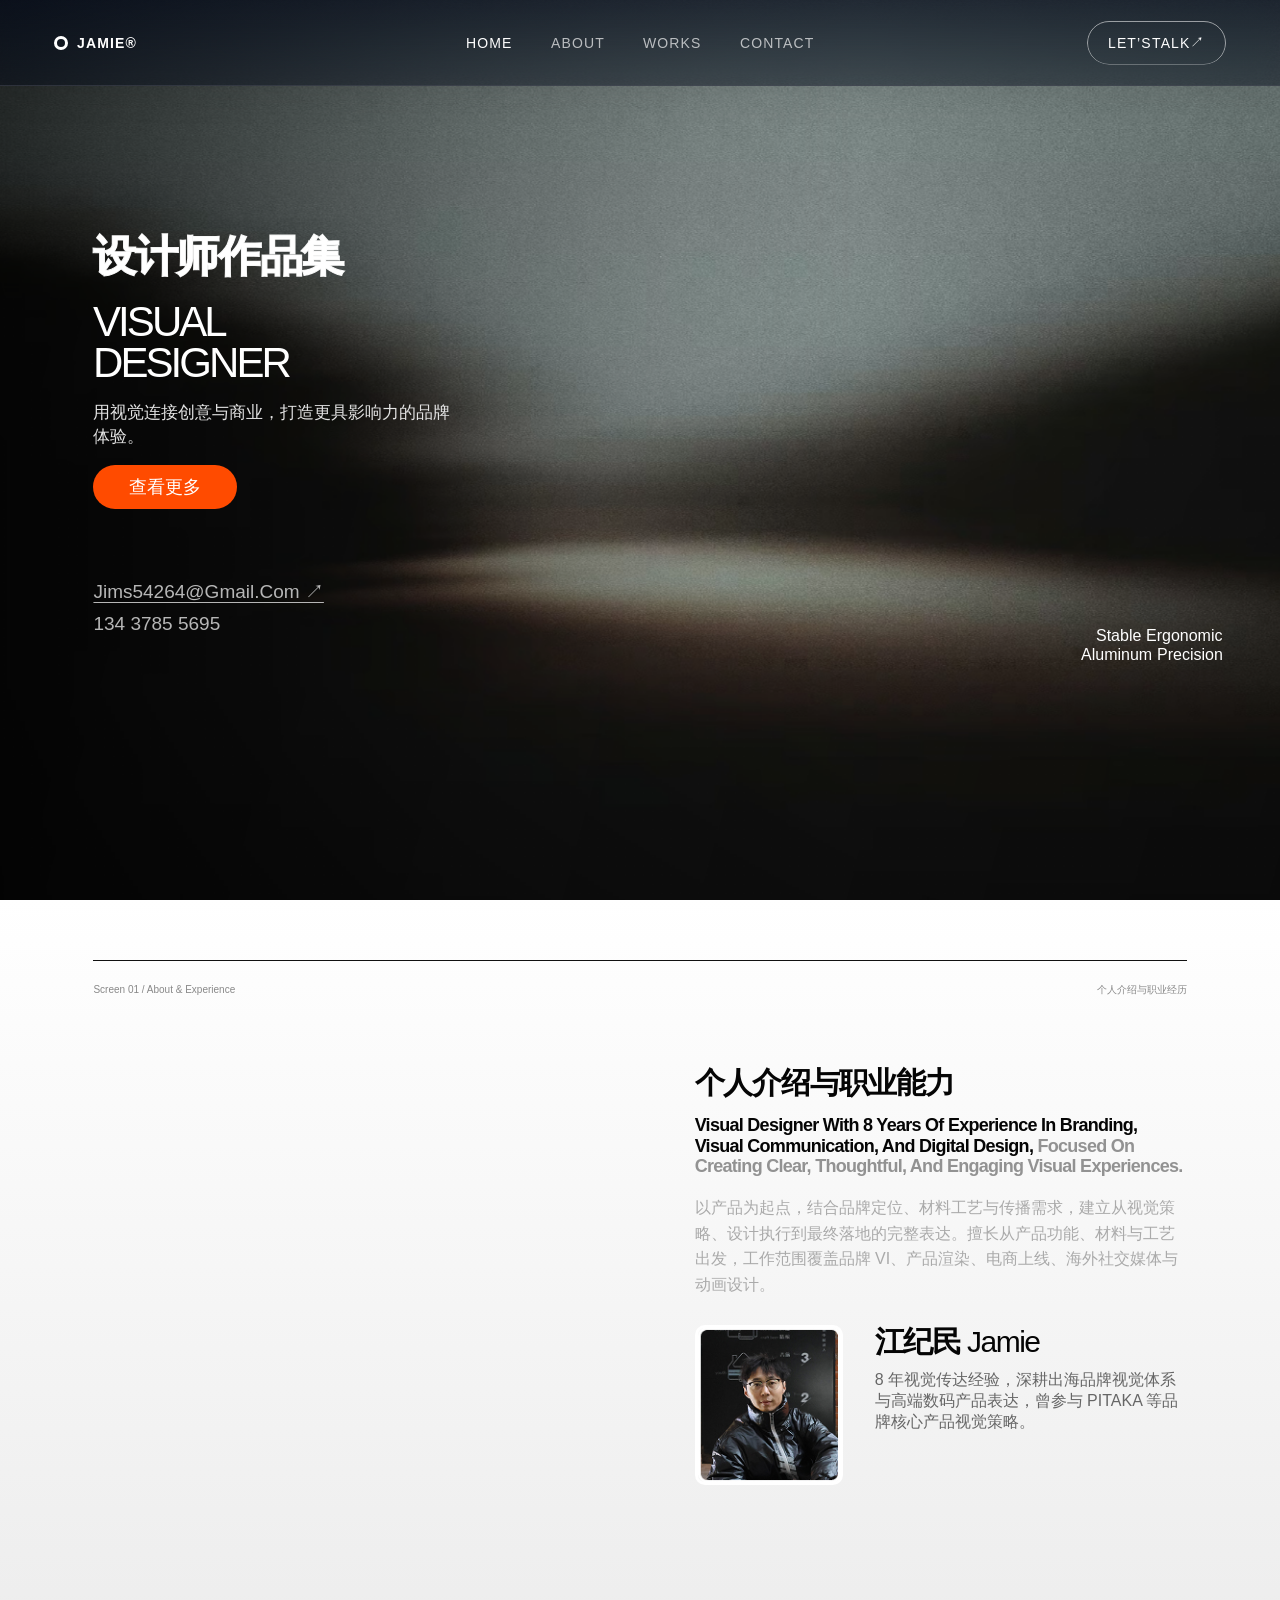
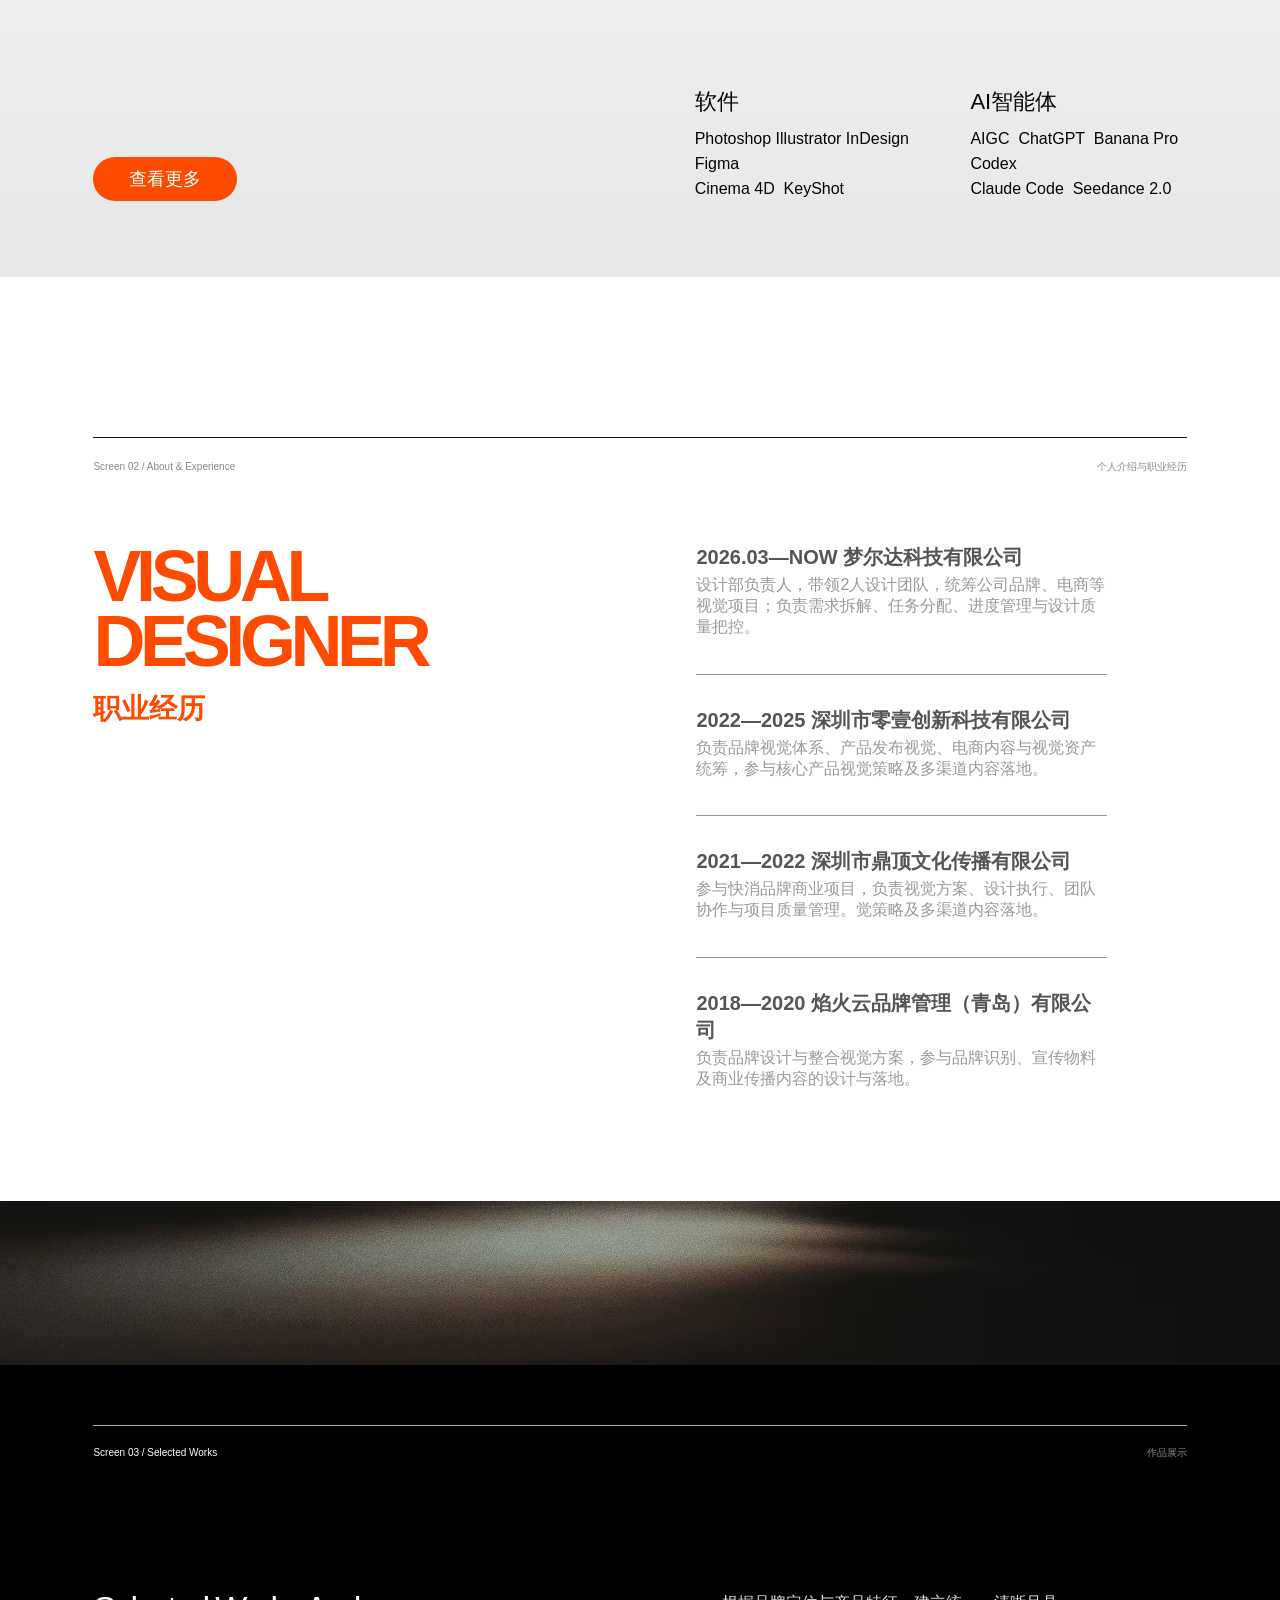
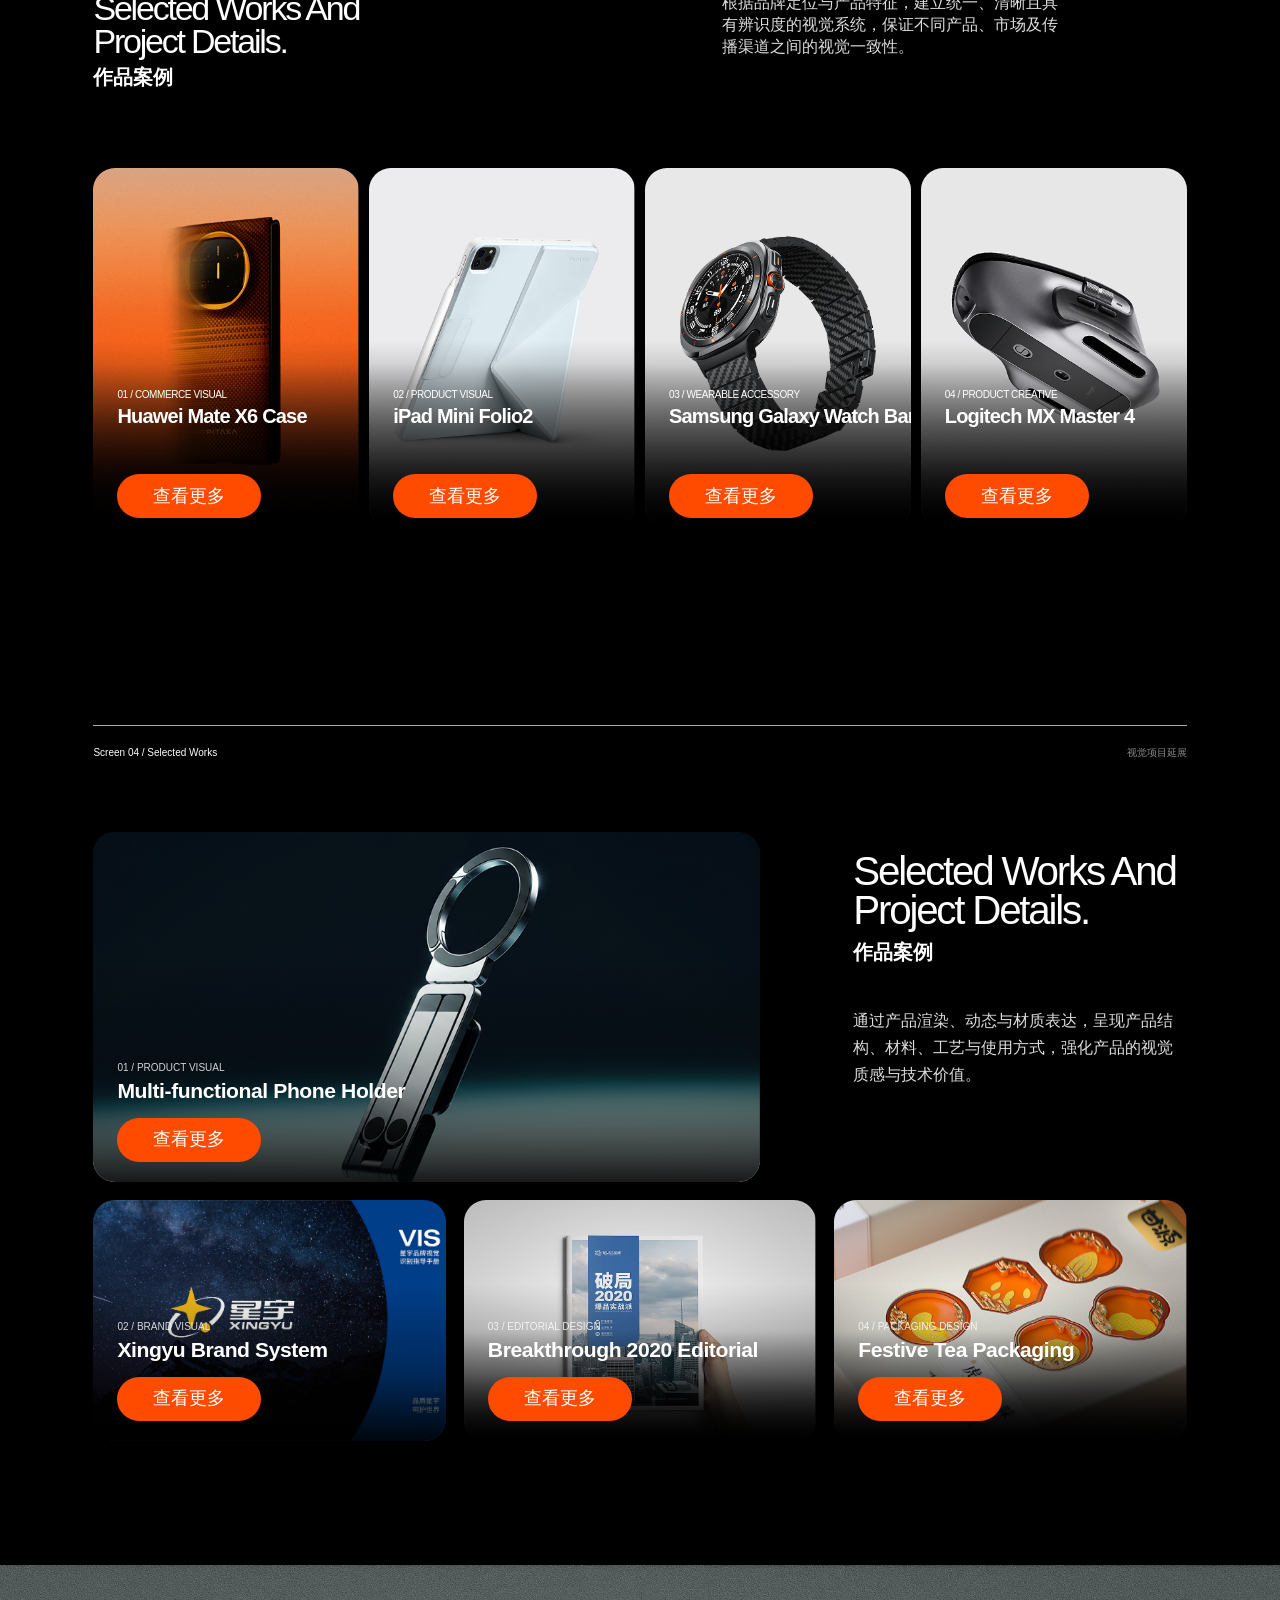
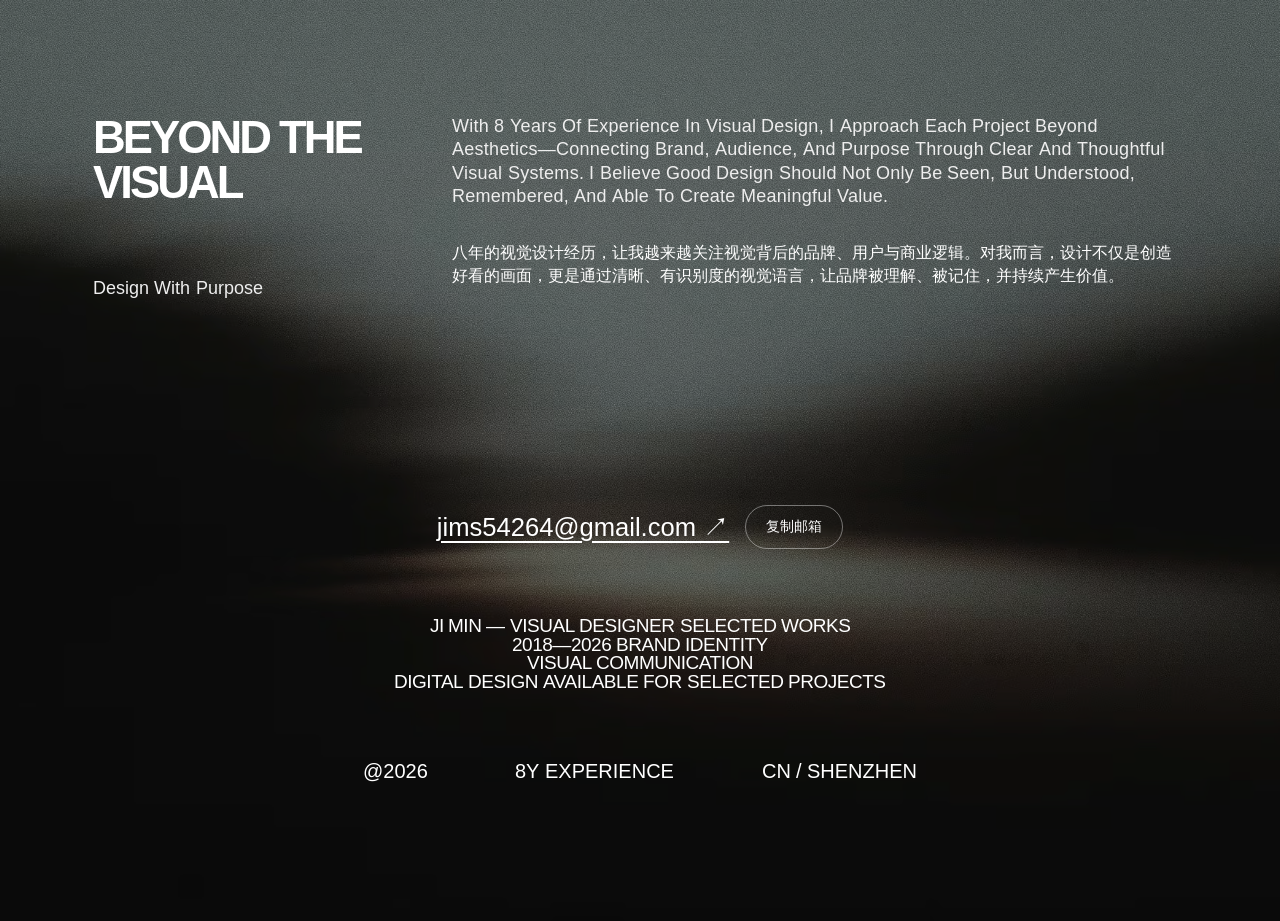
==== index.html @ 3ea34bc8 "Initial commit: Jamie Portfolio" ====
<!doctype html>
<html lang="zh-CN">
<head>
  <meta charset="utf-8"><meta name="viewport" content="width=device-width,initial-scale=1">
  <meta name="description" content="江纪民 Jamie — 品牌视觉、CMF 产品视觉与动画设计作品集。">
  <title>Jamie — Visual Designer</title>
  <link rel="icon" href="data:,">
  <link rel="stylesheet" href="/styles.css?v=four-case-1">
  <link rel="stylesheet" href="/four-case.css?v=four-case-1">
  <link rel="stylesheet" href="/home-motion.css?v=home-interactions-1">
  <link rel="stylesheet" href="/home-profile.css?v=profile-copy-1">
  <link rel="stylesheet" href="/home-blue-ink.css?v=1">
  <link rel="stylesheet" href="/home-about-reference.css?v=1">
  <link rel="stylesheet" href="/home-experience-reference.css?v=1">
  <link rel="stylesheet" href="/home-works-reference.css?v=1">
  <link rel="stylesheet" href="/home-closing-reference.css?v=1">
  <link rel="stylesheet" href="/home-overrides.css?v=font-16-18-20">
  <link rel="stylesheet" href="/global-nav.css?v=fixed-nav-3">
  <link rel="stylesheet" href="/staggered-text.css?v=staggered-text-1">
  <link rel="stylesheet" href="/static-sections.css?v=2">
  <link rel="stylesheet" href="/home-feedback.css?v=4">
  <script defer src="/home-blue-ink.js?v=1"></script>
  <script defer src="/home-motion.js?v=home-video-2"></script>
</head>
<body data-build="four-case-1">
  <a class="skip-link" href="#main">跳到主要内容</a>
  <header class="site-header global-site-header">
    <a class="brand" href="#home"><i></i> JAMIE®</a>
    <nav aria-label="主要导航"><a href="#home">Home</a><a href="#about">About</a><a href="#works">Works</a><a href="#contact">Contact</a></nav>
    <a class="contact-pill" href="mailto:jims54264@gmail.com">Let’s talk ↗</a>
  </header>
  <main id="main">
<section class="screen hero blue-ink-hero" id="home">
      <div class="home-video-background is-ready" aria-hidden="true"><video class="blue-ink-video" autoplay muted loop playsinline preload="metadata" poster="/assets/hero-background.jpg"><source src="/assets/hero-background.mp4" type="video/mp4"></video><div class="hero-dynamic-overlay"></div><div class="hero-dynamic-noise"></div></div>
      <div class="blue-ink-copy">
        <h1>设计师作品集</h1>
        <p class="blue-ink-english">VISUAL<br>DESIGNER</p>
        <p class="blue-ink-intro">用视觉连接创意与商业，打造更具影响力的品牌体验。</p>
        <a class="blue-ink-cta portfolio-cta" href="#works">查看更多</a>
        <div class="blue-ink-contact" data-static-section><a href="mailto:jims54264@gmail.com">Jims54264@Gmail.Com ↗</a><button type="button" class="copy-phone" data-phone="134 3785 5695" aria-label="复制电话号码 134 3785 5695，保留空格" title="点击复制号码（含空格）">134 3785 5695</button><span class="copy-phone-status" role="status" aria-live="polite"></span></div>
      </div>
      <p class="blue-ink-caption">Stable Ergonomic<br>Aluminum Precision</p>
    </section>

    <section class="home-about" id="about">
      <section class="screen light about-reference-screen" aria-labelledby="about-screen-title" data-static-section>
        <div class="about-reference-head"><span>Screen 01 / About &amp; Experience</span><span>个人介绍与职业经历</span></div>
        <div class="about-reference-copy">
          <h2 id="about-screen-title">个人介绍与职业能力</h2>
          <p class="about-reference-english">Visual Designer With 8 Years Of Experience In Branding, Visual Communication, And Digital Design, <span>Focused On Creating Clear, Thoughtful, And Engaging Visual Experiences.</span></p>
          <p class="about-reference-description">以产品为起点，结合品牌定位、材料工艺与传播需求，建立从视觉策略、设计执行到最终落地的完整表达。擅长从产品功能、材料与工艺出发，工作范围覆盖品牌 VI、产品渲染、电商上线、海外社交媒体与动画设计。</p>
          <div class="about-reference-person">
            <div class="about-reference-photo" role="img" aria-label="江纪民 Jamie 的个人照片"></div>
            <div><h3>江纪民 <span>Jamie</span></h3><p>8 年视觉传达经验，深耕出海品牌视觉体系与高端数码产品表达，曾参与 PITAKA 等品牌核心产品视觉策略。</p></div>
          </div>
        </div>
        <a class="about-reference-more portfolio-cta" href="#works">查看更多</a>
        <div class="about-reference-tools">
          <div><h3>软件</h3><p>Photoshop Illustrator InDesign Figma<br>Cinema 4D&nbsp; KeyShot</p></div>
          <div><h3>AI智能体</h3><p>AIGC&nbsp; ChatGPT&nbsp; Banana Pro&nbsp; Codex<br>Claude Code&nbsp; Seedance 2.0</p></div>
        </div>
      </section>

      <section class="experience-reference-screen" id="experience" aria-labelledby="experience-reference-title" data-static-section>
        <div class="experience-reference-sheet">
          <div class="experience-reference-head"><span>Screen 02 / About &amp; Experience</span><span>个人介绍与职业经历</span></div>
          <div class="experience-reference-layout">
            <div class="experience-reference-title"><h2 id="experience-reference-title">VISUAL<br>DESIGNER</h2><p>职业经历</p></div>
            <div class="experience-reference-list">
              <article><h3><time>2026.03—NOW</time> 梦尔达科技有限公司</h3><p class="reveal-text experience-scroll-copy staggered-text">设计部负责人，带领2人设计团队，统筹公司品牌、电商等视觉项目；负责需求拆解、任务分配、进度管理与设计质量把控。</p></article>
              <article><h3><time>2022—2025</time> 深圳市零壹创新科技有限公司</h3><p class="reveal-text experience-scroll-copy staggered-text">负责品牌视觉体系、产品发布视觉、电商内容与视觉资产统筹，参与核心产品视觉策略及多渠道内容落地。</p></article>
              <article><h3><time>2021—2022</time> 深圳市鼎顶文化传播有限公司</h3><p class="reveal-text experience-scroll-copy staggered-text">参与快消品牌商业项目，负责视觉方案、设计执行、团队协作与项目质量管理。觉策略及多渠道内容落地。</p></article>
              <article><h3><time>2018—2020</time> 焰火云品牌管理（青岛）有限公司</h3><p class="reveal-text experience-scroll-copy staggered-text">负责品牌设计与整合视觉方案，参与品牌识别、宣传物料及商业传播内容的设计与落地。</p></article>
            </div>
          </div>
        </div>
        <div class="experience-reference-banner" aria-hidden="true"></div>
      </section>
    </section>

    <section class="screen works works-four works-reference" id="works" data-static-section>
      <div class="works-reference-head"><span>Screen 03 / Selected Works</span><span>作品展示</span></div>
      <div class="works-reference-title"><div><h2>Selected Works And<br>Project Details.</h2><h3>作品案例</h3></div><p>根据品牌定位与产品特征，建立统一、清晰且具有辨识度的视觉系统，保证不同产品、市场及传播渠道之间的视觉一致性。</p></div>
      <div class="project-grid four-case-grid reveal">
        <a class="project project-card" data-project-slug="mate-x6-case" href="/works/mate-x6-case/" aria-label="查看 Huawei Mate X6 Case 项目详情">
          <img src="/case-mate.png?v=group18" alt="华为 Mate X6 芳纶纤维手机壳视觉">
          <div class="shade"></div>
          <div class="project-copy"><p>01 / COMMERCE VISUAL</p><h3>Huawei Mate X6 Case</h3><span class="portfolio-cta">查看更多</span></div>
        </a>
        <a class="project project-card" data-project-slug="ipad-mini-folio2" href="/works/ipad-mini-folio2/" aria-label="查看 iPad Mini Folio2 项目详情">
          <img src="/case-ipad.png?v=group17" alt="iPad Mini Folio2 白色产品场景">
          <div class="shade"></div>
          <div class="project-copy"><p>02 / PRODUCT VISUAL</p><h3>iPad Mini Folio2</h3><span class="portfolio-cta">查看更多</span></div>
        </a>
        <a class="project project-card" href="/works/samsung-galaxy-watch-band/" aria-label="查看 Samsung Galaxy Watch Band 项目详情">
          <img src="/case-watch.png?v=group22" alt="Samsung Galaxy Watch 碳纤维纹理表带产品视觉">
          <div class="shade"></div>
          <div class="project-copy"><p>03 / WEARABLE ACCESSORY</p><h3>Samsung Galaxy Watch Band</h3><span class="portfolio-cta">查看更多</span></div>
        </a>
        <a class="project project-card" data-project-slug="mx-master-4" href="/works/mx-master-4/" aria-label="查看 Logitech MX Master 4 项目详情">
          <img src="/case-mx.png?v=group15" alt="罗技 MX Master 4 银灰色产品视觉">
          <div class="shade"></div>
          <div class="project-copy"><p>04 / PRODUCT CREATIVE</p><h3>Logitech MX Master 4</h3><span class="portfolio-cta">查看更多</span></div>
        </a>
      </div>
    </section>

    <section class="screen works-secondary-page" id="works-secondary" aria-labelledby="works-secondary-title" data-static-section>
      <div class="secondary-page-head"><span>Screen 04 / Selected Works</span><span>视觉项目延展</span></div>
      <div class="secondary-page-intro">
        <a class="secondary-feature-card reveal" href="/works/phone-holder/" aria-label="查看 Multi-functional Phone Holder 项目详情">
          <img src="/assets/new-page-hero.png?v=group16" alt="Multi-functional Phone Holder 产品视觉">
          <div class="secondary-card-shade"></div>
          <div class="secondary-card-copy"><p>01 / PRODUCT VISUAL</p><h3>Multi-functional Phone Holder</h3><span class="portfolio-cta">查看更多</span></div>
        </a>
        <div class="secondary-page-copy reveal">
          <h2 id="works-secondary-title">Selected Works And<br>Project Details.</h2>
          <h3>作品案例</h3>
          <p>通过产品渲染、动态与材质表达，呈现产品结构、材料、工艺与使用方式，强化产品的视觉质感与技术价值。</p>
        </div>
      </div>
      <div class="secondary-page-grid">
        <a class="secondary-detail-card reveal" href="/works/ecobine-brand-system/" aria-label="查看 Ecobine Advanced Materials 项目详情">
          <img src="/assets/brand/xingyu-cover.jpg?v=xingyu" alt="星宇品牌视觉系统">
          <div class="secondary-card-shade"></div>
          <div class="secondary-card-copy"><p>02 / BRAND VISUAL</p><h3>Xingyu Brand System</h3><span class="portfolio-cta">查看更多</span></div>
        </a>
        <a class="secondary-detail-card reveal" href="/works/tea-editorial/" aria-label="查看 Breakthrough 2020 Editorial 项目详情">
          <img src="/assets/new-page-editorial.png?v=group24" alt="《破局 2020》品牌实践年刊">
          <div class="secondary-card-shade"></div>
          <div class="secondary-card-copy"><p>03 / EDITORIAL DESIGN</p><h3>Breakthrough 2020 Editorial</h3><span class="portfolio-cta">查看更多</span></div>
        </a>
        <a class="secondary-detail-card reveal" href="/works/festive-tea-packaging/" aria-label="查看 Festive Tea Packaging 项目详情">
          <img src="/assets/new-page-product.png?v=group25" alt="节日礼赠产品视觉">
          <div class="secondary-card-shade"></div>
          <div class="secondary-card-copy"><p>04 / PACKAGING DESIGN</p><h3>Festive Tea Packaging</h3><span class="portfolio-cta">查看更多</span></div>
        </a>
      </div>
    </section>

    <section class="screen closing-reference" id="contact" aria-labelledby="closing-reference-title" data-static-section>
      <div class="closing-reference-texture" aria-hidden="true"></div>
      <div class="closing-reference-main" data-staggered-copy>
        <div class="closing-reference-heading">
          <h2 id="closing-reference-title">BEYOND THE<br>VISUAL</h2>
          <p>Design With Purpose</p>
        </div>
        <div class="closing-reference-statement">
          <p lang="en" class="closing-scroll-copy staggered-text">With 8 Years Of Experience In Visual Design, I Approach Each Project Beyond Aesthetics—Connecting Brand, Audience, And Purpose Through Clear And Thoughtful Visual Systems. I Believe Good Design Should Not Only Be Seen, But Understood, Remembered, And Able To Create Meaningful Value.</p>
          <p lang="zh-CN" class="closing-scroll-copy staggered-text">八年的视觉设计经历，让我越来越关注视觉背后的品牌、用户与商业逻辑。对我而言，设计不仅是创造好看的画面，更是通过清晰、有识别度的视觉语言，让品牌被理解、被记住，并持续产生价值。</p>
        </div>
      </div>
      <footer class="closing-reference-footer">
        <div class="contact-copy-row">
          <a href="mailto:jims54264@gmail.com">jims54264@gmail.com ↗</a>
          <button type="button" class="copy-email" data-email="jims54264@gmail.com">复制邮箱</button>
        </div>
        <p class="copy-email-status" role="status" aria-live="polite"></p>
        <p class="closing-reference-signature" data-staggered-copy>JI MIN — VISUAL DESIGNER SELECTED WORKS<br>2018—2026 BRAND IDENTITY<br>VISUAL COMMUNICATION<br>DIGITAL DESIGN AVAILABLE FOR SELECTED PROJECTS</p>
        <div class="closing-reference-meta" data-staggered-copy><span>@2026</span><span>8Y EXPERIENCE</span><span>CN / SHENZHEN</span></div>
      </footer>
    </section>
  </main>
  <script src="/projects-data.js?v=four-case-1"></script>
  <script src="/staggered-text.js?v=staggered-text-4"></script>
  <script src="/script.js?v=reveal-44"></script>
  <script src="/home-feedback.js?v=2"></script>
</body>
</html>
---- styles.css ----
:root{--ink:#020817;--paper:#f3f5f7;--blue:#65c7ff;--orange:#d86d28;--ll:rgba(255,255,255,.17);--ld:rgba(2,8,23,.16);--pad:clamp(24px,4.2vw,72px);--ease:cubic-bezier(.2,.8,.2,1)}*{box-sizing:border-box}html{scroll-behavior:smooth;background:var(--ink)}body{margin:0;background:var(--ink);color:var(--paper);font-family:Inter,"Helvetica Neue","PingFang SC","Microsoft YaHei",Arial,sans-serif;-webkit-font-smoothing:antialiased}a{color:inherit;text-decoration:none}img{display:block;width:100%}h1,h2,h3,p{margin:0}.skip-link{position:fixed;left:16px;top:-60px;z-index:99;background:#fff;color:#000;padding:10px 14px}.skip-link:focus{top:16px}:focus-visible{outline:2px solid var(--blue);outline-offset:4px}
.site-header{position:absolute;z-index:20;top:0;left:0;width:100%;height:86px;padding:0 var(--pad);display:grid;grid-template-columns:1fr auto 1fr;align-items:center;font-size:10px;letter-spacing:.08em;text-transform:uppercase}.brand{display:flex;align-items:center;gap:9px;font-weight:700}.brand i{width:14px;height:14px;border:3px solid #fff;border-radius:50%}.site-header nav{display:flex;gap:clamp(22px,3vw,52px);color:rgba(255,255,255,.6)}.site-header nav a:hover{color:#fff}.contact-pill{justify-self:end;padding:9px 14px;border:1px solid var(--ll);border-radius:99px}.contact-pill:hover{background:#fff;color:var(--ink)}
.has-studio-lab .site-header{color:#07111f}.has-studio-lab .site-header .brand i{border-color:#07111f}.has-studio-lab .site-header nav{color:rgba(7,17,31,.48)}.has-studio-lab .site-header nav a:hover{color:#07111f}.has-studio-lab .contact-pill{border-color:rgba(7,17,31,.25)}.has-studio-lab .contact-pill:hover{background:#07111f;color:#fff}
.screen{position:relative;width:100%;height:100svh;min-height:650px;overflow:hidden;padding:clamp(94px,10vh,122px) var(--pad) clamp(26px,4vh,54px)}.light{background:var(--paper);color:var(--ink)}.eyebrow{margin-bottom:20px;color:rgba(255,255,255,.55);font-size:9px;text-transform:uppercase;letter-spacing:.16em}.eyebrow.dark{color:rgba(2,8,23,.45)}.section-head,.topline{display:flex;justify-content:space-between;text-transform:uppercase;letter-spacing:.13em;font-size:9px}.section-head{height:8%;padding-top:12px;border-top:1px solid currentColor;opacity:.68}
.hero{isolation:isolate;display:flex;flex-direction:column;background:radial-gradient(circle at 50% 47%,#0b1b34,var(--ink) 55%)}.grid-bg{position:absolute;inset:0;z-index:-3;opacity:.14;background-image:linear-gradient(rgba(255,255,255,.1) 1px,transparent 1px),linear-gradient(90deg,rgba(255,255,255,.1) 1px,transparent 1px);background-size:52px 52px;mask-image:linear-gradient(transparent,#000 35%,transparent 90%)}.fiber{position:absolute;z-index:-2;left:-15%;width:130%;height:11%;border-radius:50%;filter:blur(32px);background:linear-gradient(90deg,transparent 5%,#156ea8 28%,#e8fbff 51%,var(--blue) 72%,transparent 95%);box-shadow:0 0 90px rgba(101,199,255,.7)}.fiber-a{top:40%;transform:rotate(-5deg)}.fiber-b{top:56%;opacity:.48;transform:rotate(6deg)}.topline{color:rgba(255,255,255,.52)}.hero-copy{margin:auto 0}.hero h1{font-size:clamp(54px,10.3vw,178px);line-height:.77;letter-spacing:-.075em;font-weight:800}.hero h1 span{color:transparent;-webkit-text-stroke:1.2px rgba(255,255,255,.8);white-space:nowrap}.hero-statement{display:flex;align-items:center;justify-content:space-between;margin-top:clamp(28px,5vh,64px)}.hero-statement p{max-width:510px;font-size:clamp(16px,1.5vw,24px);line-height:1.55}.hero-statement a{display:grid;place-items:center;width:48px;height:48px;border:1px solid rgba(255,255,255,.46);border-radius:50%;font-size:20px}.hero-meta{display:grid;grid-template-columns:repeat(4,auto);gap:24px;padding-top:18px;border-top:1px solid var(--ll);color:rgba(255,255,255,.58);font-size:8px;text-transform:uppercase;letter-spacing:.1em}.hero-meta b{color:#fff;font-size:20px;margin-right:7px}
.profile{display:grid;grid-template-rows:auto 1fr auto}.profile-main{display:grid;grid-template-columns:1.03fr .97fr;gap:8vw;align-items:center}.profile-title h2{font-size:clamp(48px,6.3vw,108px);line-height:.91;letter-spacing:-.065em;font-weight:600}.profile-title em{color:var(--orange);font-style:normal}.profile-copy .lead{margin-bottom:25px;font-size:clamp(20px,1.8vw,30px);line-height:1.45;letter-spacing:-.025em}.profile-copy>p:last-child{color:rgba(2,8,23,.6);font-size:13px;line-height:1.75}.skills{display:grid;grid-template-columns:repeat(4,1fr);border-top:1px solid var(--ld)}.skills article{min-height:132px;padding:17px 20px 8px 0;border-right:1px solid var(--ld)}.skills article:not(:first-child){padding-left:20px}.skills article:last-child{border-right:0}.skills span{color:rgba(2,8,23,.42);font-size:8px;text-transform:uppercase;letter-spacing:.12em}.skills h3{margin:18px 0 8px;font-size:clamp(15px,1.25vw,21px)}.skills p{color:rgba(2,8,23,.52);font-size:10px;line-height:1.55}
.works{display:grid;grid-template-rows:auto auto 1fr;background:linear-gradient(145deg,#020817,#081326)}.works-title{display:flex;align-items:end;justify-content:space-between;padding:2.4vh 0 3vh}.works-title h2{font-size:clamp(48px,6.5vw,104px);line-height:.79;letter-spacing:-.06em}.works-title p{max-width:400px;color:rgba(255,255,255,.55);font-size:12px;line-height:1.65}.project-grid{min-height:0;display:grid;grid-template-columns:1.5fr .76fr .76fr;gap:clamp(12px,1.4vw,24px)}.project{position:relative;overflow:hidden;border-radius:clamp(20px,2vw,36px);background:#141a27;isolation:isolate}.project img{width:100%;height:100%;object-fit:cover;transition:transform .8s var(--ease)}.project:hover img{transform:scale(1.035)}.project .shade{position:absolute;inset:0;z-index:1;background:linear-gradient(to top,rgba(0,4,14,.92),transparent 64%)}.project-copy{position:absolute;z-index:2;inset:auto 0 0;padding:clamp(20px,2.3vw,38px)}.project-copy>p{margin-bottom:13px;color:rgba(255,255,255,.58);font-size:8px;text-transform:uppercase;letter-spacing:.13em}.project-copy h3{font-size:clamp(23px,2.5vw,44px);line-height:.95;letter-spacing:-.04em}.project-copy span{display:inline-block;margin-top:18px;padding:6px 9px;border:1px solid rgba(255,255,255,.27);border-radius:99px;font-size:7px;text-transform:uppercase;letter-spacing:.08em}
.experience{display:grid;grid-template-rows:auto 1fr auto}.experience-main{display:grid;grid-template-columns:.9fr 1.1fr;gap:8vw;align-items:center}.experience-title h2{font-size:clamp(46px,5.9vw,98px);line-height:.85;letter-spacing:-.065em}.experience-title p{max-width:350px;margin-top:28px;color:rgba(2,8,23,.56);font-size:13px}.timeline{border-top:1px solid var(--ld)}.timeline article{display:grid;grid-template-columns:115px 1fr;gap:20px;align-items:center;padding:clamp(13px,2vh,24px) 0;border-bottom:1px solid var(--ld)}.timeline time{color:rgba(2,8,23,.48);font-size:9px}.timeline h3{margin-bottom:6px;font-size:clamp(15px,1.3vw,21px)}.timeline p{color:rgba(2,8,23,.5);font-size:10px}.footer{display:grid;grid-template-columns:1.4fr .6fr;align-items:end;padding-top:22px;border-top:1px solid var(--ld)}.footer .eyebrow{margin-bottom:9px}.footer>div:first-child>a{font-size:clamp(23px,3.3vw,56px);font-weight:600;letter-spacing:-.045em}.footer b{color:var(--orange)}.footer>div:last-child{display:grid;grid-template-columns:1fr 1fr;gap:8px 18px;color:rgba(2,8,23,.5);font-size:8px;text-transform:uppercase;letter-spacing:.08em}.footer i{font-style:normal}.footer>div:last-child a{grid-column:2;color:var(--ink)}
.project-overlay{position:absolute;inset:0;z-index:1;background:linear-gradient(to top,rgba(0,4,14,.92),transparent 64%),linear-gradient(115deg,rgba(2,8,23,.18),transparent 58%)}
.case-study{display:grid;grid-template-rows:auto 1fr auto;background:#0a0a0a;color:var(--paper)}.case-study .section-head{color:var(--paper)}.case-layout{min-height:0;display:grid;grid-template-columns:1.12fr .88fr;gap:clamp(18px,2.6vw,44px);padding:2vh 0}.case-hero{position:relative;min-height:0;overflow:hidden;border-radius:clamp(20px,2vw,36px);isolation:isolate;background:#271208}.case-hero>img{width:100%;height:100%;object-fit:cover}.case-hero-overlay{position:absolute;inset:0;background:linear-gradient(90deg,rgba(7,3,1,.82),transparent 60%),linear-gradient(to top,rgba(7,3,1,.8),transparent 52%)}.case-hero-copy{position:absolute;z-index:2;left:clamp(22px,3vw,48px);top:clamp(24px,4vh,58px)}.case-hero-copy>p{margin-bottom:12px;color:rgba(255,255,255,.58);font-size:8px;letter-spacing:.16em}.case-hero-copy h2{font-size:clamp(52px,6vw,102px);line-height:.84;letter-spacing:-.07em}.case-hero-copy h2 span{color:var(--orange)}.case-hero-copy strong{display:block;margin-top:16px;font-size:clamp(13px,1.15vw,19px);font-weight:500;letter-spacing:.08em}.case-hero-note{position:absolute;z-index:2;left:clamp(22px,3vw,48px);bottom:clamp(22px,3vh,38px);display:flex;align-items:end;gap:30px}.case-hero-note span{color:rgba(255,255,255,.5);font-size:8px;letter-spacing:.12em}.case-hero-note p{font-size:clamp(17px,1.5vw,24px);line-height:1.25}.case-content{min-height:0;display:grid;grid-template-rows:auto auto auto 1fr;gap:clamp(10px,1.5vh,18px)}.case-intro{display:grid;grid-template-columns:.8fr 1.2fr;column-gap:22px;align-items:end;padding-bottom:14px;border-bottom:1px solid var(--ll)}.case-intro .eyebrow{grid-column:1/-1;margin-bottom:10px}.case-intro h3{font-size:clamp(28px,3vw,50px);line-height:.9;letter-spacing:-.05em}.case-intro>p:last-child{color:rgba(255,255,255,.55);font-size:10px;line-height:1.65}.purpose-row{display:grid;grid-template-columns:repeat(3,1fr);border-bottom:1px solid var(--ll)}.purpose-row article{padding:10px 12px 12px 0;border-right:1px solid var(--ll)}.purpose-row article:not(:first-child){padding-left:12px}.purpose-row article:last-child{border-right:0}.purpose-row b{display:block;margin-bottom:7px;color:var(--orange);font-size:8px;text-transform:uppercase;letter-spacing:.1em}.purpose-row span{font-size:10px}.case-selling>p{margin-bottom:9px;color:rgba(255,255,255,.45);font-size:8px;text-transform:uppercase;letter-spacing:.13em}.case-selling>div{display:grid;grid-template-columns:1fr 1fr;gap:6px}.case-selling span{padding:8px 10px;border:1px solid var(--ll);border-radius:99px;font-size:9px}.case-details{min-height:0;display:grid;grid-template-columns:repeat(3,1fr);gap:9px}.case-details article{position:relative;min-width:0;overflow:hidden;border-radius:14px;background:#181818}.case-details img{width:100%;height:100%;object-fit:cover}.case-details article:after{content:"";position:absolute;inset:0;background:linear-gradient(to top,rgba(0,0,0,.88),transparent 62%)}.case-details article>div{position:absolute;z-index:2;left:12px;right:8px;bottom:10px}.case-details b{display:block;margin-bottom:4px;font-size:10px}.case-details span{color:rgba(255,255,255,.58);font-size:7px}.case-footer{display:grid;grid-template-columns:1fr 1fr auto;gap:20px;padding-top:13px;border-top:1px solid var(--ll);color:rgba(255,255,255,.48);font-size:8px;text-transform:uppercase;letter-spacing:.1em}.case-footer span:nth-child(2){color:var(--paper)}
.mate-case-long{height:195svh;min-height:1260px;padding:0;overflow:hidden;background:#0b0b0a;color:#f5f3ef}.long-case-hero{height:100svh;min-height:650px;display:grid;grid-template-rows:auto 1fr auto;gap:2.2vh;padding:clamp(78px,8vh,104px) var(--pad) clamp(22px,3vh,40px)}.long-case-visuals{min-height:0;display:grid;grid-template-columns:1fr 1fr;gap:2px;background:#34302c}.long-case-visuals figure{position:relative;min-height:0;margin:0;overflow:hidden;background:#15130f}.long-case-visuals img{height:100%;object-fit:cover}.long-product-shot img{object-position:center;filter:brightness(.66) saturate(.82)}.long-product-shot:after{content:"";position:absolute;inset:0;background:linear-gradient(90deg,rgba(7,7,6,.82),rgba(7,7,6,.08) 68%),linear-gradient(to top,rgba(7,7,6,.55),transparent 55%)}.long-hero-copy{position:absolute;z-index:2;left:clamp(22px,3vw,50px);bottom:clamp(28px,5vh,70px)}.long-hero-copy p{margin-bottom:14px;color:rgba(255,255,255,.55);font-size:8px;letter-spacing:.16em}.long-hero-copy h2{font-size:clamp(54px,6.4vw,108px);line-height:.88;letter-spacing:-.07em}.long-hero-copy h2 span{color:var(--orange)}.long-hero-copy strong{display:block;margin-top:16px;font-size:clamp(13px,1.2vw,20px);font-weight:500;letter-spacing:.06em}.long-scene-shot img{object-position:center 24%}.long-scene-shot:after{content:"";position:absolute;inset:0;background:linear-gradient(to top,rgba(7,7,6,.58),transparent 38%)}.long-scene-shot figcaption{position:absolute;z-index:1;right:25px;bottom:24px;font-size:clamp(16px,1.5vw,25px);letter-spacing:-.03em}.long-hero-footer{display:grid;grid-template-columns:1.4fr .8fr auto;gap:30px;align-items:end}.long-hero-footer p{max-width:620px;color:rgba(255,255,255,.54);font-size:10px;line-height:1.7}.long-hero-footer span,.long-hero-footer a{color:rgba(255,255,255,.48);font-size:8px;text-transform:uppercase;letter-spacing:.1em}.long-hero-footer a{color:#fff}
.long-case-info{height:95svh;min-height:610px;display:grid;grid-template-rows:auto auto minmax(0,1fr) auto auto auto;gap:clamp(14px,2vh,26px);padding:clamp(36px,5vh,64px) var(--pad);background:#f2f1ed;color:#111}.long-case-info .case-line{color:rgba(10,10,10,.5)}.long-info-title{display:flex;align-items:end;justify-content:space-between}.long-info-title>p{order:2;color:rgba(10,10,10,.42);font-size:8px;letter-spacing:.15em}.long-info-title h2{font-size:clamp(36px,4.4vw,74px);line-height:.9;letter-spacing:-.055em}.long-info-grid{min-height:0;display:grid;grid-template-columns:.72fr .86fr .72fr;gap:2vw;border-top:1px solid rgba(10,10,10,.18)}.long-info-grid>article{min-width:0;overflow:hidden;display:flex;flex-direction:column;padding-top:18px}.long-info-grid>.long-image-card{padding-top:0}.long-image-card>img{width:100%;height:100%;object-fit:cover;object-position:center}.long-image-card-portrait>img{object-position:center 42%}.long-info-grid h3{margin:13px 0;font-size:clamp(19px,1.8vw,30px);line-height:1.1}.long-info-grid article>p:last-of-type{max-width:410px;color:rgba(10,10,10,.58);font-size:10px;line-height:1.7}.long-inline-image{min-height:0;flex:1;margin:18px 0 0;overflow:hidden}.long-inline-image img{height:100%;object-fit:cover;object-position:center}.long-inline-portrait img{object-position:center 42%}.long-info-image{min-height:0;margin:0;overflow:hidden}.long-info-image img{height:100%;object-fit:cover}.long-benefit-title{display:flex;align-items:end;justify-content:space-between;padding-top:12px;border-top:1px solid rgba(10,10,10,.18)}.long-benefit-title h3{font-size:clamp(22px,2.2vw,37px);line-height:1;letter-spacing:-.045em;text-align:right}.long-benefits{display:grid;grid-template-columns:repeat(5,1fr);border-top:1px solid rgba(10,10,10,.18);border-bottom:1px solid rgba(10,10,10,.18)}.long-benefits article{min-height:74px;padding:13px 14px;border-right:1px solid rgba(10,10,10,.16)}.long-benefits article:last-child{border-right:0}.long-benefits b{display:block;margin-bottom:18px;color:var(--orange);font-size:clamp(18px,2vw,32px);font-weight:500}.long-benefits span{font-size:9px}.long-purpose{display:grid;grid-template-columns:repeat(3,1fr)}.long-purpose article{display:flex;justify-content:space-between;padding-right:20px;border-right:1px solid rgba(10,10,10,.16);font-size:9px}.long-purpose article:not(:first-child){padding-left:20px}.long-purpose article:last-child{border-right:0}.long-purpose b{font-size:11px}.long-purpose span{color:rgba(10,10,10,.5)}
.mate-page{display:grid;grid-template-rows:auto 1fr auto;background:#0b0b0b;color:#f5f3ef}.case-line{display:flex;justify-content:space-between;padding-top:12px;border-top:1px solid currentColor;color:rgba(255,255,255,.56);font-size:8px;text-transform:uppercase;letter-spacing:.13em}.case-bottom{align-self:end;padding:14px 0 0;border-top:1px solid rgba(255,255,255,.18)}.case-kicker{color:rgba(255,255,255,.48);font-size:8px;letter-spacing:.16em;text-transform:uppercase}.case-kicker.dark{color:rgba(10,10,10,.45)}
.mate-cover{background:#0a0908}.mate-cover-grid{min-height:0;display:grid;grid-template-columns:.72fr 1.28fr;gap:4vw;padding:3vh 0}.mate-cover-copy{align-self:center}.mate-cover-copy h2{margin:2vh 0;font-size:clamp(72px,9.5vw,160px);line-height:.72;letter-spacing:-.08em}.mate-cover-copy h2 span{color:var(--orange)}.mate-cover-copy h3{font-size:clamp(15px,1.35vw,23px);font-weight:500;letter-spacing:.06em}.mate-cover-copy>p:last-child{max-width:420px;margin-top:4vh;color:rgba(255,255,255,.54);font-size:11px;line-height:1.8}.mate-cover-visual{position:relative;min-height:0;margin:0;overflow:hidden;border-radius:26px}.mate-cover-visual img{height:100%;object-fit:cover}.mate-cover-visual:after{content:"";position:absolute;inset:0;background:linear-gradient(90deg,rgba(10,9,8,.32),transparent 35%)}.mate-cover-visual figcaption{position:absolute;z-index:1;right:18px;bottom:16px;color:rgba(255,255,255,.58);font-size:8px;text-transform:uppercase;letter-spacing:.12em}
.mate-concept,.mate-gallery{background:#f2f0ea;color:#101010}.mate-concept .case-line,.mate-gallery .case-line{color:rgba(10,10,10,.5)}.concept-grid{min-height:0;display:grid;grid-template-columns:.72fr 1.05fr .73fr;gap:2vw;padding:3vh 0}.concept-heading{align-self:center}.concept-heading h2{margin:2vh 0;font-size:clamp(48px,6vw,98px);line-height:.88;letter-spacing:-.065em}.concept-heading em,.gallery-intro em{color:var(--orange);font-style:normal}.concept-heading>p:last-child{font-size:13px}.concept-image{min-height:0;margin:0;overflow:hidden;border-radius:24px}.concept-image img{height:100%;object-fit:cover}.concept-copy{align-self:end;padding:0 0 3vh}.concept-copy>p:last-child{margin-top:18px;color:rgba(10,10,10,.58);font-size:12px;line-height:1.8}.purpose-band{display:grid;grid-template-columns:repeat(3,1fr);border-top:1px solid rgba(10,10,10,.22)}.purpose-band article{display:flex;justify-content:space-between;padding:15px 20px 0 0;border-right:1px solid rgba(10,10,10,.18);font-size:9px}.purpose-band article:not(:first-child){padding-left:20px}.purpose-band article:last-child{border-right:0}.purpose-band b{color:var(--orange);font-size:8px;text-transform:uppercase;letter-spacing:.1em}
.mate-benefits{background:#11100f}.benefits-head,.strategy-head{display:grid;grid-template-columns:1.15fr .85fr;gap:8vw;align-items:end;padding:3vh 0}.benefits-head h2,.strategy-head h2{margin-top:14px;font-size:clamp(44px,5.3vw,90px);line-height:.88;letter-spacing:-.06em}.benefits-head>p,.strategy-head>p{max-width:450px;color:rgba(255,255,255,.54);font-size:12px;line-height:1.75}.benefits-grid{min-height:0;display:grid;grid-template-columns:1.4fr repeat(3,.62fr) .78fr;gap:10px}.benefits-grid>*{min-width:0;margin:0;overflow:hidden;border:1px solid rgba(255,255,255,.14);border-radius:18px;background:#171614}.benefits-grid figure{position:relative}.benefits-grid img{height:100%;object-fit:cover}.benefit-feature figcaption{position:absolute;left:16px;bottom:14px}.benefit-feature figcaption b{display:block;font-size:24px}.benefit-feature figcaption span{font-size:9px}.benefits-grid>article{display:flex;flex-direction:column;padding:18px}.benefits-grid>article span{color:var(--orange);font-size:9px}.benefits-grid>article h3{margin:auto 0 10px;font-size:clamp(15px,1.3vw,22px);line-height:1.1}.benefits-grid>article p{color:rgba(255,255,255,.48);font-size:9px}.benefit-detail img{filter:saturate(.78)}
.mate-strategy{background:#121212}.strategy-grid{min-height:0;display:grid;grid-template-columns:repeat(4,1fr);gap:14px}.strategy-grid article{position:relative;min-width:0;overflow:hidden;border-radius:20px}.strategy-text{display:flex;flex-direction:column;padding:22px;color:#101010}.strategy-text.warm{background:#e6bd96}.strategy-text.cool{background:#becbd2}.strategy-text>span{font-size:9px}.strategy-text>p{margin:auto 0 8px;font-size:9px;letter-spacing:.13em}.strategy-text h3{font-size:clamp(30px,3vw,48px);letter-spacing:-.05em}.strategy-text strong{margin-top:12px;font-size:12px}.strategy-text small{margin-top:7px;color:rgba(10,10,10,.55);font-size:8px}.strategy-photo img{height:100%;object-fit:cover}.strategy-photo:after{content:"";position:absolute;inset:0;background:linear-gradient(to top,rgba(0,0,0,.82),transparent 60%)}.strategy-photo>div{position:absolute;z-index:1;left:18px;right:18px;bottom:18px}.strategy-photo span{font-size:8px}.strategy-photo h3{margin:8px 0 4px;font-size:clamp(22px,2vw,34px)}.strategy-photo p{color:rgba(255,255,255,.58);font-size:8px}
.gallery-layout{min-height:0;display:grid;grid-template-columns:.55fr 1.45fr;gap:5vw;padding:3vh 0}.gallery-intro{align-self:center}.gallery-intro h2{margin:2vh 0;font-size:clamp(48px,5.4vw,92px);line-height:.88;letter-spacing:-.065em}.gallery-intro>p{max-width:390px;color:rgba(10,10,10,.57);font-size:11px;line-height:1.8}.gallery-intro a{display:inline-block;margin-top:4vh;padding:10px 15px;border:1px solid rgba(10,10,10,.25);border-radius:99px;font-size:8px;text-transform:uppercase;letter-spacing:.1em}.gallery-grid{min-height:0;display:grid;grid-template-columns:1.12fr 1fr;grid-template-rows:1fr 1fr;gap:12px}.gallery-grid figure{position:relative;min-height:0;margin:0;overflow:hidden;border-radius:18px;background:#ddd}.gallery-grid .gallery-tall{grid-row:1/3}.gallery-grid img{height:100%;object-fit:cover;object-position:top}.gallery-grid figcaption{position:absolute;left:12px;bottom:10px;padding:6px 9px;border-radius:99px;background:rgba(8,8,8,.76);color:#fff;font-size:7px;text-transform:uppercase;letter-spacing:.08em}.mate-gallery .case-bottom{border-color:rgba(10,10,10,.2)}
.reveal{opacity:0;transform:translateY(18px);transition:opacity .75s var(--ease),transform .75s var(--ease)}.reveal.is-visible{opacity:1;transform:none}

/* Pointer-proximity lettering keeps the original title geometry while adding
   a restrained local weight/width response around the cursor. */
.variable-proximity-title .vp-letter{display:inline-block;font-weight:var(--vp-weight,inherit);font-variation-settings:'wght' var(--vp-weight,650),'wdth' var(--vp-width,100);transform:translateY(var(--vp-lift,0)) scaleX(var(--vp-scale,1));transform-origin:center bottom;will-change:transform,font-variation-settings}

/* Interactive opening: a material-focused translation of the supplied prompt composer. */
.studio-lab{position:relative;min-height:100svh;overflow:hidden;padding:clamp(92px,8vw,132px) var(--pad) clamp(22px,3vw,46px);background:#e7eaec;color:#07111f;isolation:isolate}
.studio-lab-atmosphere{position:absolute;inset:0;z-index:-1;overflow:hidden;background:radial-gradient(circle at 74% 48%,rgba(232,109,42,.16),transparent 28%),linear-gradient(135deg,#f3f5f5 0%,#dce2e6 100%)}
.studio-lab-atmosphere:before{content:"";position:absolute;inset:0;opacity:.3;background-image:linear-gradient(rgba(7,17,31,.08) 1px,transparent 1px),linear-gradient(90deg,rgba(7,17,31,.08) 1px,transparent 1px);background-size:56px 56px;mask-image:linear-gradient(90deg,#000,transparent 82%)}
.studio-orbit{position:absolute;display:block;border:1px solid rgba(7,17,31,.13);border-radius:50%;transform:rotate(-22deg);animation:studio-orbit 18s linear infinite}
.studio-orbit-a{width:62vw;height:22vw;right:-12vw;top:14vh}.studio-orbit-b{width:50vw;height:18vw;right:4vw;top:28vh;animation-duration:26s;animation-direction:reverse;border-color:rgba(216,109,40,.2)}
.studio-glow{position:absolute;width:32vw;height:32vw;border-radius:50%;filter:blur(60px);opacity:.28;animation:studio-float 12s ease-in-out infinite alternate}.studio-glow-a{right:10%;top:14%;background:#f4b17e}.studio-glow-b{right:33%;bottom:-18%;background:#99c8dc;animation-delay:-4s}
.studio-lab-shell{position:relative;min-height:calc(100svh - 11vw);display:grid;grid-template-rows:auto 1fr auto;gap:clamp(28px,4vh,58px);padding:clamp(20px,2.5vw,40px);border:1px solid rgba(7,17,31,.18);background:rgba(247,249,249,.55);box-shadow:0 22px 60px rgba(7,17,31,.08)}
.studio-lab-topline,.studio-lab-bottom{display:flex;align-items:center;justify-content:space-between;gap:20px;color:rgba(7,17,31,.52);font-size:8px;letter-spacing:.13em;text-transform:uppercase}.studio-lab-topline{padding-bottom:13px;border-bottom:1px solid rgba(7,17,31,.2)}.studio-lab-bottom{padding-top:14px;border-top:1px solid rgba(7,17,31,.2)}.studio-lab-bottom a{color:#07111f}.studio-lab-bottom a b{display:inline-grid;place-items:center;margin-left:8px;width:21px;height:21px;border:1px solid rgba(7,17,31,.3);border-radius:50%;font-size:12px}.studio-progress{width:22%;height:1px;background:rgba(7,17,31,.16)}.studio-progress i{display:block;width:24%;height:100%;background:var(--orange);animation:studio-progress 6s ease-in-out infinite}
.studio-lab-main{display:grid;grid-template-columns:minmax(250px,.82fr) minmax(260px,.88fr) minmax(360px,1.3fr);align-items:center;gap:clamp(24px,4vw,70px);min-height:0}.studio-lab-copy{max-width:500px}.studio-kicker{margin-bottom:20px;color:rgba(7,17,31,.52);font-size:9px;letter-spacing:.17em;text-transform:uppercase}.studio-lab-copy h1{font-size:clamp(58px,7.2vw,126px);font-weight:650;line-height:.8;letter-spacing:-.06em}.studio-lab-copy h1 em{color:var(--orange);font-style:normal}.studio-intro{max-width:340px;margin-top:30px;color:rgba(7,17,31,.6);font-size:12px;line-height:1.75}.studio-lab-tags{display:flex;flex-wrap:wrap;gap:8px;margin-top:28px}.studio-lab-tags button,.studio-action{appearance:none;border:1px solid rgba(7,17,31,.2);background:rgba(255,255,255,.36);color:rgba(7,17,31,.62);padding:8px 10px;font:inherit;font-size:8px;letter-spacing:.04em;cursor:pointer;transition:background .25s ease,color .25s ease,border-color .25s ease,transform .25s ease}.studio-lab-tags button:hover,.studio-lab-tags button.is-active{border-color:var(--orange);background:var(--orange);color:#fff}.studio-lab-tags button:active,.studio-action:active,.studio-render:active{transform:translateY(1px)}
.studio-lab-composer{align-self:center;padding:20px;background:rgba(249,250,250,.74);border:1px solid rgba(7,17,31,.18);box-shadow:0 12px 30px rgba(7,17,31,.07)}.studio-composer-head{display:flex;justify-content:space-between;gap:12px;padding-bottom:12px;border-bottom:1px solid rgba(7,17,31,.16);color:rgba(7,17,31,.56);font-size:8px;letter-spacing:.11em;text-transform:uppercase}.studio-status{color:var(--orange);white-space:nowrap}.studio-lab-composer textarea{display:block;width:100%;min-height:94px;margin:18px 0;resize:none;border:0;outline:0;background:transparent;color:#07111f;font:inherit;font-size:clamp(15px,1.3vw,21px);line-height:1.32}.studio-lab-composer textarea::placeholder{color:rgba(7,17,31,.35)}.studio-composer-actions{display:flex;align-items:center;justify-content:space-between;gap:12px}.studio-action-group{display:flex;gap:7px}.studio-action span{color:var(--orange)}.studio-render{display:flex;align-items:center;gap:15px;border:0;background:#07111f;color:#fff;padding:12px 14px;font:inherit;font-size:9px;letter-spacing:.08em;text-transform:uppercase;cursor:pointer;transition:background .25s ease,transform .25s ease}.studio-render:hover{background:var(--orange)}.studio-render b{font-size:17px;font-weight:400;line-height:.6}
.studio-lab-visual{position:relative;align-self:stretch;min-height:390px;overflow:hidden;background:#1c2936;box-shadow:0 18px 42px rgba(7,17,31,.18);transform:translateZ(0)}.studio-lab-visual:after{content:"";position:absolute;inset:0;z-index:1;background:linear-gradient(115deg,rgba(6,13,23,.48),transparent 54%),linear-gradient(to top,rgba(5,10,17,.76),transparent 46%);pointer-events:none}.studio-lab-visual img{position:absolute;inset:0;width:100%;height:100%;object-fit:cover;filter:saturate(.82) contrast(1.04);transition:transform 1s var(--ease),filter .7s ease}.studio-lab-visual[data-material="aluminum"] img{filter:saturate(.48) contrast(1.08) brightness(1.08)}.studio-lab-visual[data-material="soft"] img{filter:saturate(.7) contrast(.98) brightness(1.05)}.studio-visual-grid{position:absolute;inset:0;z-index:2;opacity:.27;background-image:linear-gradient(rgba(255,255,255,.2) 1px,transparent 1px),linear-gradient(90deg,rgba(255,255,255,.2) 1px,transparent 1px);background-size:52px 52px;mask-image:linear-gradient(transparent,#000 25%,#000 80%,transparent)}.studio-lab-visual figcaption{position:absolute;z-index:3;left:24px;right:24px;bottom:24px;color:#fff;text-transform:uppercase}.studio-lab-visual figcaption span{display:block;margin-bottom:12px;color:rgba(255,255,255,.58);font-size:8px;letter-spacing:.16em}.studio-lab-visual figcaption strong{display:block;font-size:clamp(24px,2.4vw,42px);font-weight:600;line-height:.96;letter-spacing:-.035em}.studio-lab-visual figcaption small{display:block;margin-top:11px;color:rgba(255,255,255,.66);font-size:9px;letter-spacing:.1em}.studio-lab-visual.is-rendering img{transform:scale(1.08);filter:saturate(1.2) contrast(1.12) brightness(1.08)}.studio-lab-visual.is-rendering:before{content:"";position:absolute;z-index:4;inset:0;background:linear-gradient(100deg,transparent 20%,rgba(255,255,255,.42) 48%,transparent 72%);transform:translateX(-120%);animation:studio-scan 1.1s var(--ease)}
@keyframes studio-orbit{from{transform:rotate(-22deg) translateX(0)}to{transform:rotate(338deg) translateX(0)}}@keyframes studio-float{from{transform:translate3d(-2vw,1vh,0) scale(.94)}to{transform:translate3d(2vw,-2vh,0) scale(1.08)}}@keyframes studio-progress{0%,100%{transform:translateX(0);width:24%}50%{transform:translateX(315%);width:35%}}@keyframes studio-scan{to{transform:translateX(120%)}}
@media(max-width:1100px){.studio-lab-main{grid-template-columns:.85fr .95fr 1.2fr;gap:24px}.studio-lab-copy h1{font-size:clamp(52px,7.2vw,88px)}.studio-lab-visual{min-height:360px}.studio-lab-composer{padding:16px}.studio-action-group{display:none}}
@media(max-width:640px){.studio-lab{min-height:auto;padding:82px 20px 22px}.studio-lab-shell{min-height:calc(100svh - 104px);padding:18px;gap:34px}.studio-lab-topline span:nth-child(2){display:none}.studio-lab-main{display:flex;flex-direction:column;align-items:stretch;gap:24px}.studio-lab-copy h1{font-size:clamp(54px,17vw,76px);line-height:.86}.studio-intro{margin-top:22px;font-size:11px}.studio-lab-tags{margin-top:20px}.studio-lab-composer{order:3}.studio-lab-composer textarea{min-height:74px;font-size:16px}.studio-composer-actions{align-items:stretch}.studio-render{padding:11px 10px}.studio-lab-visual{order:2;min-height:58vh}.studio-lab-visual figcaption{left:18px;right:18px;bottom:18px}.studio-lab-visual figcaption strong{font-size:30px}.studio-lab-bottom{display:grid;grid-template-columns:1fr auto;gap:12px}.studio-lab-bottom p{display:none}.studio-progress{grid-column:1/-1;width:100%}.studio-orbit-a{width:150vw;height:56vw;right:-70vw;top:19vh}.studio-orbit-b{width:130vw;height:48vw;right:-45vw;top:41vh}}
@media(prefers-reduced-motion:reduce){.studio-orbit,.studio-glow,.studio-progress i{animation:none}.studio-lab-visual.is-rendering:before{animation:none}}
@media(max-width:900px){.screen{height:auto;min-height:100svh;overflow:visible}.hero{height:100svh;overflow:hidden}.site-header nav{display:none}.site-header{grid-template-columns:1fr auto}.profile-main,.experience-main{grid-template-columns:1fr 1fr;gap:5vw}.skills{grid-template-columns:1fr 1fr}.project-grid{grid-template-columns:1.2fr .8fr;grid-template-rows:repeat(2,minmax(240px,36vh))}.project.large{grid-row:1/3}.works{min-height:100svh}.case-study{min-height:100svh}.case-layout{grid-template-columns:1fr 1fr;gap:18px}.case-intro{grid-template-columns:1fr}.case-intro h3{margin-bottom:12px}}
@media(max-width:640px){:root{--pad:20px}.site-header{height:70px}.screen{min-height:auto;padding-top:84px;padding-bottom:40px}.hero{min-height:100svh}.topline span:last-child{display:none}.hero h1{font-size:clamp(48px,15vw,78px);line-height:.9}.hero h1 span{white-space:normal}.hero-meta{grid-template-columns:1fr 1fr}.section-head{height:auto;margin-bottom:50px}.profile-main,.experience-main{grid-template-columns:1fr;gap:42px}.profile-title h2,.experience-title h2{font-size:clamp(46px,14vw,72px)}.skills{margin-top:54px}.skills article{min-height:140px}.project-grid{display:flex;overflow-x:auto;scroll-snap-type:x mandatory}.project{flex:0 0 82vw;height:58vh;scroll-snap-align:start}.footer{grid-template-columns:1fr;gap:34px;margin-top:55px}.footer>div:first-child>a{font-size:clamp(21px,7vw,34px)}.case-study{display:block}.case-study .section-head{margin-bottom:34px}.case-layout{display:block}.case-hero{height:66vh;margin-bottom:30px}.case-content{display:block}.case-intro,.purpose-row,.case-selling,.case-details{margin-bottom:24px}.case-details{height:190px;display:flex;overflow-x:auto}.case-details article{flex:0 0 68vw}.case-footer{margin-top:35px;grid-template-columns:1fr auto}.case-footer span:nth-child(2){display:none}}
@media(max-width:900px){.mate-page{height:auto;min-height:100svh}.mate-cover-grid{grid-template-columns:.8fr 1.2fr}.concept-grid{grid-template-columns:1fr 1.1fr}.concept-copy{grid-column:1/-1}.benefits-grid{grid-template-columns:1.2fr 1fr 1fr;grid-auto-rows:220px}.benefit-feature{grid-row:span 2}.benefit-detail{grid-column:span 2}.strategy-grid{grid-template-columns:1fr 1fr;grid-auto-rows:300px}.gallery-layout{grid-template-columns:1fr}.gallery-grid{height:720px}}
@media(max-width:640px){.mate-page{display:block;padding-top:84px}.case-line{margin-bottom:28px}.case-bottom{margin-top:32px}.mate-cover-grid,.concept-grid,.benefits-head,.strategy-head,.gallery-layout{display:block}.mate-cover-copy,.concept-heading,.benefits-head>div,.strategy-head>div,.gallery-intro{margin-bottom:28px}.mate-cover-copy h2{font-size:72px}.mate-cover-visual{height:60vh}.concept-image{height:58vh;margin:28px 0}.purpose-band{grid-template-columns:1fr}.purpose-band article{padding:14px 0;border-right:0;border-bottom:1px solid rgba(10,10,10,.15)}.benefits-head>p,.strategy-head>p{margin-bottom:28px}.benefits-grid{display:flex;overflow-x:auto}.benefits-grid>*{flex:0 0 76vw;height:54vh}.strategy-grid{display:flex;overflow-x:auto}.strategy-grid article{flex:0 0 76vw;height:54vh}.gallery-intro{padding:28px 0}.gallery-grid{height:auto;display:flex;overflow-x:auto}.gallery-grid figure,.gallery-grid .gallery-tall{flex:0 0 82vw;height:62vh}.mate-gallery .case-bottom{display:flex}}
@media(max-width:900px){.mate-case-long{height:auto;min-height:0;overflow:visible}.long-case-hero,.long-case-info{height:auto;min-height:100svh}.long-case-info{grid-template-rows:auto}.long-info-grid{grid-template-columns:1fr 1fr}.long-info-image{min-height:320px}.long-benefits{grid-template-columns:repeat(3,1fr)}.long-benefits article:nth-child(3){border-right:0}.long-benefits article:nth-child(-n+3){border-bottom:1px solid rgba(10,10,10,.16)}}
@media(max-width:640px){.long-case-hero{padding:84px var(--pad) 36px}.long-case-visuals{display:block;background:transparent}.long-case-visuals figure{height:58vh}.long-scene-shot{display:none}.long-hero-copy h2{font-size:58px}.long-hero-footer{grid-template-columns:1fr auto}.long-hero-footer span{display:none}.long-case-info{display:block;padding:52px var(--pad)}.long-case-info>*{margin-bottom:34px}.long-info-title{display:block}.long-info-title>p{margin-bottom:12px}.long-info-grid{display:block}.long-info-grid>article{padding:20px 0;border-top:1px solid rgba(10,10,10,.16)}.long-info-grid>.long-image-card{height:52vh;min-height:320px;padding:0}.long-inline-image{height:44vh;min-height:280px;flex:none}.long-info-image{height:52vh}.long-benefit-title{display:block}.long-benefit-title h3{margin-top:16px;text-align:left}.long-benefits{grid-template-columns:1fr}.long-benefits article{border-right:0;border-bottom:1px solid rgba(10,10,10,.16)}.long-purpose{grid-template-columns:1fr}.long-purpose article{padding:13px 0;border-right:0;border-bottom:1px solid rgba(10,10,10,.16)}}
/* Display titles keep a compact editorial rhythm without colliding glyphs. */
.hero h1{line-height:.88}.profile-title h2{line-height:1}.works-title h2{line-height:.9}.experience-title h2{line-height:.94}.case-hero-copy h2{line-height:.92}.case-intro h3{line-height:1}.long-hero-copy h2{line-height:.94}.long-info-title h2{line-height:1}.mate-cover-copy h2{line-height:.9}.concept-heading h2,.benefits-head h2,.strategy-head h2,.gallery-intro h2{line-height:1}
@media(max-width:640px){.hero h1{line-height:.94}.profile-title h2,.experience-title h2{line-height:1}.works-title h2{line-height:.94}.case-hero-copy h2{line-height:.96}.mate-cover-copy h2{line-height:.94}}
@media(prefers-reduced-motion:reduce){html{scroll-behavior:auto}*,*:before,*:after{transition-duration:.01ms!important;animation-duration:.01ms!important}}

/* Core benefits accordion: panel width changes while the source images retain their rendered height. */
.benefits-grid.benefits-accordion{display:flex;grid-template-columns:none;gap:10px;perspective:1400px}
.benefits-accordion>*{position:relative;flex:var(--benefit-base) 1 0;min-width:0;height:auto;cursor:pointer;transform-style:preserve-3d;transition:flex-grow .6s var(--ease)}
.benefits-accordion>*:nth-child(1){--benefit-base:1.4}.benefits-accordion>*:nth-child(2),.benefits-accordion>*:nth-child(3),.benefits-accordion>*:nth-child(4){--benefit-base:.62}.benefits-accordion>*:nth-child(5){--benefit-base:.78}
.benefits-accordion>*:focus-visible{outline:2px solid var(--orange);outline-offset:3px}
.benefits-accordion img{width:100%;height:100%;object-fit:cover;transform:none!important}
.benefits-accordion>article{display:block;padding:0}
.benefits-accordion>article>img{position:absolute;inset:0}
.benefits-accordion>article::after,.benefits-accordion>figure::after{content:"";position:absolute;z-index:1;inset:0;background:linear-gradient(to top,rgba(0,0,0,.84),transparent 60%),rgba(4,5,7,.12);pointer-events:none;transition:background .55s ease}
.benefits-accordion>article>span,.benefits-accordion>article>h3,.benefits-accordion>article>p{position:absolute!important;z-index:2;left:16px;right:16px;margin:0;transition:opacity .35s ease,transform .45s var(--ease)}
.benefits-accordion>article>span{top:15px;color:#fff}.benefits-accordion>article>h3{bottom:30px;color:#fff}.benefits-accordion>article>p{bottom:15px;color:rgba(255,255,255,.68)}
.benefits-accordion>figure figcaption{z-index:2;transition:opacity .35s ease,transform .45s var(--ease)}
.benefits-accordion.is-interacting>*:not(.is-active){flex-grow:.52}
.benefits-accordion.is-interacting>*.is-active{flex-grow:2.25}
@media(max-width:900px){.benefits-grid.benefits-accordion{display:flex;grid-auto-rows:auto}.benefits-accordion>*{height:auto;min-height:220px}.benefits-accordion.is-interacting>*:not(.is-active){flex-grow:.62}.benefits-accordion.is-interacting>*.is-active{flex-grow:1.8}}
@media(max-width:640px){.benefits-grid.benefits-accordion{overflow:hidden}.benefits-accordion>*{flex:var(--benefit-base) 1 0;height:54vh;min-width:0}.benefits-accordion.is-interacting>*:not(.is-active){flex-grow:.45}.benefits-accordion.is-interacting>*.is-active{flex-grow:2.1}.benefits-accordion>article>span,.benefits-accordion>article>h3,.benefits-accordion>article>p{left:12px;right:12px}.benefits-accordion>article>h3{font-size:14px}.benefits-accordion>article>p{font-size:8px}}
@media(prefers-reduced-motion:reduce){.benefits-accordion>*{transition:none}.benefits-accordion img{transition:none}}

/* Visual strategy uses the same width-only accordion without altering image treatment. */
.mate-strategy{grid-template-rows:auto auto minmax(0,1fr)}
.strategy-grid.strategy-accordion{align-self:stretch;display:flex;grid-template-columns:none;gap:14px;height:100%;min-height:0;overflow:hidden;perspective:1400px}
.strategy-grid.strategy-accordion>article{box-sizing:border-box;flex:1 1 0;height:100%;min-height:0;min-width:0;cursor:pointer;transition:flex-grow .6s var(--ease)}
.strategy-grid.strategy-accordion>article.strategy-text{flex-grow:.895}
.strategy-grid.strategy-accordion>article:focus-visible{outline:2px solid var(--orange);outline-offset:3px}
.strategy-grid.strategy-accordion img{width:100%;height:100%;transform:none!important}
.strategy-grid.strategy-accordion h3{font-size:clamp(20px,1.7vw,28px);line-height:1;letter-spacing:0}
.strategy-accordion.is-interacting>article:not(.is-active){flex-grow:.7}
.strategy-accordion.is-interacting>article.is-active{flex-grow:2.1}
@media(max-width:900px){.strategy-grid.strategy-accordion{display:flex;grid-auto-rows:auto;height:auto}.strategy-grid.strategy-accordion>article{height:auto;min-height:220px}.strategy-accordion.is-interacting>article:not(.is-active){flex-grow:.7}.strategy-accordion.is-interacting>article.is-active{flex-grow:1.85}}
@media(max-width:640px){.strategy-grid.strategy-accordion{overflow:hidden}.strategy-grid.strategy-accordion>article{flex:1 1 0;height:54vh;min-width:0}.strategy-accordion.is-interacting>article:not(.is-active){flex-grow:.55}.strategy-accordion.is-interacting>article.is-active{flex-grow:2.1}}
@media(prefers-reduced-motion:reduce){.strategy-grid.strategy-accordion>article{transition:none}}
---- four-case.css ----
/* Four-case information architecture. The original project and case visuals stay intact. */
.hero,
.closing {
  overflow-x: clip;
}

.visually-hidden {
  position: absolute !important;
  width: 1px;
  height: 1px;
  padding: 0;
  margin: -1px;
  overflow: hidden;
  clip: rect(0, 0, 0, 0);
  white-space: nowrap;
  border: 0;
}

.site-header nav {
  justify-content: center;
  gap: clamp(22px, 3vw, 54px);
}

.profile-combined#about {
  height: auto;
  min-height: 100svh;
  overflow: visible;
}

.profile-combined#about .profile-experience {
  padding-bottom: 0;
}

.about-tools {
  display: flex;
  flex-wrap: wrap;
  align-items: center;
  gap: 10px;
  margin-top: clamp(28px, 4vw, 58px);
  padding-top: 18px;
  border-top: 1px solid rgba(2, 8, 23, .18);
}

.about-tools span {
  margin-right: auto;
  color: rgba(2, 8, 23, .45);
  font-size: 8px;
  text-transform: uppercase;
  letter-spacing: .12em;
}

.about-tools b {
  padding: 7px 11px;
  border: 1px solid rgba(2, 8, 23, .18);
  border-radius: 999px;
  font-size: 8px;
  font-weight: 500;
  letter-spacing: .05em;
}

.works-four {
  height: auto;
  min-height: 100svh;
  overflow: visible;
  padding-bottom: clamp(64px, 9vw, 140px);
}

.four-case-grid {
  grid-template-columns: repeat(2, minmax(0, 1fr));
  grid-template-rows: none;
  gap: clamp(12px, 1.4vw, 24px);
}

.four-case-grid .project-card {
  display: block;
  min-height: clamp(380px, 44vw, 680px);
  color: #fff;
  text-decoration: none;
}

.four-case-grid .project-card:focus-visible {
  outline: 2px solid var(--blue);
  outline-offset: 4px;
}

.four-case-grid .project-copy h3 {
  max-width: 12ch;
}

.closing {
  position: relative;
  min-height: 100svh;
  display: grid;
  grid-template-rows: auto 1fr auto;
  background: radial-gradient(circle at 72% 18%, rgba(101, 199, 255, .16), transparent 34%), #020817;
  isolation: isolate;
}

.closing > *:not(.grid-bg):not(.fiber) {
  position: relative;
  z-index: 2;
}

.closing-copy {
  align-self: center;
  padding: 8vh 0;
}

.closing-copy h2 {
  max-width: 1100px;
  margin: 18px 0 34px;
  font-size: clamp(54px, 8.5vw, 146px);
  line-height: .8;
  letter-spacing: -.07em;
}

.closing-copy h2 em {
  color: var(--blue);
  font-style: normal;
}

.closing-copy > p:not(.eyebrow) {
  max-width: 450px;
  color: rgba(255, 255, 255, .6);
  font-size: 12px;
  line-height: 1.7;
}

.closing-mail {
  display: inline-block;
  margin-top: 28px;
  padding-bottom: 5px;
  border-bottom: 1px solid rgba(255, 255, 255, .46);
  color: #fff;
  font-size: clamp(18px, 2vw, 30px);
  text-decoration: none;
}

.closing-footer {
  display: grid;
  grid-template-columns: 1fr 1fr auto;
  gap: 24px;
  padding-top: 18px;
  border-top: 1px solid rgba(255, 255, 255, .15);
  color: rgba(255, 255, 255, .48);
  font-size: 8px;
  text-transform: uppercase;
  letter-spacing: .08em;
}

.closing-footer a {
  color: inherit;
  text-decoration: none;
}

.case-page {
  background: #020817;
}

.case-shell-header {
  position: sticky;
  z-index: 60;
  top: 0;
  height: 64px;
  display: grid;
  grid-template-columns: 1fr auto 1fr;
  align-items: center;
  gap: 22px;
  padding: 0 var(--pad);
  background: rgba(2, 8, 23, .88);
  border-bottom: 1px solid rgba(255, 255, 255, .12);
  backdrop-filter: blur(18px);
}

.case-shell-header .brand {
  justify-self: start;
  color: #fff;
  text-decoration: none;
}

.case-shell-header > span {
  color: rgba(255, 255, 255, .6);
  font-size: 8px;
  text-transform: uppercase;
  letter-spacing: .1em;
}

.case-shell-header > a:last-child {
  justify-self: end;
  color: #fff;
  font-size: 8px;
  text-transform: uppercase;
  text-decoration: none;
  letter-spacing: .08em;
}

.case-page main {
  overflow: clip;
}

.case-project-nav {
  display: grid;
  grid-template-columns: 1fr auto 1fr;
  align-items: stretch;
  gap: 1px;
  padding: 1px;
  background: rgba(255, 255, 255, .13);
}

.case-project-nav a {
  min-height: clamp(150px, 18vw, 260px);
  display: flex;
  flex-direction: column;
  justify-content: center;
  gap: 12px;
  padding: clamp(24px, 4vw, 70px);
  background: #020817;
  color: #fff;
  text-decoration: none;
}

.case-project-nav a:last-child {
  text-align: right;
  align-items: flex-end;
}

.case-project-nav small {
  color: rgba(255, 255, 255, .42);
  font-size: 8px;
  text-transform: uppercase;
  letter-spacing: .1em;
}

.case-project-nav span {
  font-size: clamp(13px, 1.5vw, 22px);
}

.case-project-nav .case-project-home {
  min-width: 150px;
  align-items: center;
  text-align: center;
}

@media (max-width: 900px) {
  .four-case-grid {
    grid-template-columns: repeat(2, minmax(0, 1fr));
    grid-template-rows: none;
  }

  .four-case-grid .project-card {
    min-height: 52vw;
  }

  .case-shell-header {
    grid-template-columns: 1fr auto;
  }

  .case-shell-header > span {
    display: none;
  }
}

@media (max-width: 640px) {
  .profile-combined#about,
  .works-four,
  .closing {
    padding-top: 84px;
  }

  .four-case-grid {
    display: grid;
    grid-template-columns: 1fr;
    overflow: visible;
    scroll-snap-type: none;
  }

  .four-case-grid .project-card {
    width: auto;
    min-height: 72vw;
    height: auto;
  }

  .about-tools span {
    width: 100%;
  }

  .closing-copy h2 {
    font-size: clamp(50px, 16vw, 84px);
  }

  .closing-footer {
    grid-template-columns: 1fr auto;
  }

  .closing-footer span:nth-child(2) {
    display: none;
  }

  .case-shell-header {
    height: 58px;
  }

  .case-project-nav {
    grid-template-columns: 1fr 1fr;
  }

  .case-project-nav .case-project-home {
    display: none;
  }

  .case-project-nav a {
    min-height: 150px;
    padding: 22px;
  }
}

@media (prefers-reduced-motion: reduce) {
  .reveal {
    opacity: 1 !important;
    transform: none !important;
    transition: none !important;
  }

  .project img,
  .folio-scroll-track,
  .vp-letter {
    transition: none !important;
  }
}
---- home-motion.css ----
/* Homepage-only motion layer. This file is intentionally not loaded by case pages. */
:root {
  /* Homepage interaction tokens supplied by the portfolio owner. */
  --color-white-canvas: #ffffff;
  --color-mist: #f2f5f8;
  --color-soft-mist: #e6ebee;
  --color-pale-slate: #cfdce7;
  --color-steel: #58737e;
  --color-deep-slate: #3b505a;
  --color-deep-ink: #202f3b;
  --color-carbon: #000000;
  --font-libre-caslon-condensed: 'Libre Caslon Condensed', ui-sans-serif, system-ui, -apple-system, BlinkMacSystemFont, "Segoe UI", Roboto, sans-serif;
  --font-circular-pro: 'Circular Pro', ui-sans-serif, system-ui, -apple-system, BlinkMacSystemFont, "Segoe UI", Roboto, sans-serif;
  --text-caption: 12px;
  --leading-caption: 1.4;
  --tracking-caption: 2.4px;
  --text-body-lg: 16px;
  --leading-body-lg: 1.4;
  --tracking-body-lg: .32px;
  --text-subheading: 32px;
  --leading-subheading: 1.2;
  --tracking-subheading: -.32px;
  --text-heading: 52px;
  --leading-heading: 1.1;
  --tracking-heading: -.52px;
  --text-display: 120px;
  --leading-display: 1;
  --tracking-display: -2.4px;
  --font-weight-regular: 400;
  --spacing-unit: 8px;
  --spacing-4: 4px;
  --spacing-5: 5px;
  --spacing-6: 6px;
  --spacing-8: 8px;
  --spacing-10: 10px;
  --spacing-12: 12px;
  --spacing-15: 15px;
  --spacing-16: 16px;
  --spacing-20: 20px;
  --spacing-24: 24px;
  --spacing-32: 32px;
  --spacing-47: 47px;
  --spacing-84: 84px;
  --spacing-95: 95px;
  --page-max-width: 1400px;
  --section-gap: 64px;
  --card-padding: 24px;
  --element-gap: 16px;
  --radius-cards: 0px;
  --radius-badges: 0px;
  --radius-images: 0px;
  --radius-inputs: 0px;
  --radius-buttons: 0px;
  --surface-white-canvas: #ffffff;
  --surface-mist: #f2f5f8;
  --surface-soft-mist: #e6ebee;
  --surface-deep-slate: #3b505a;
  --home-interaction-ease: cubic-bezier(.22, 1, .36, 1);
}

.home-curtain {
  position: fixed;
  z-index: 200;
  inset: 0;
  display: flex;
  flex-direction: column;
  pointer-events: none;
  overflow: hidden;
}

.home-curtain__strip {
  flex: 1 1 20%;
  width: 100%;
  margin-top: -1px;
  background: var(--color-deep-ink);
  transform: scaleY(1.02);
  transform-origin: center bottom;
  will-change: transform;
}

.home-curtain__strip:nth-child(even) {
  transform-origin: center top;
}

.home-curtain.is-revealing .home-curtain__strip {
  animation: homeCurtainReveal 800ms cubic-bezier(.76, 0, .24, 1) forwards;
  animation-delay: calc(var(--home-strip-index) * 55ms);
}

@keyframes homeCurtainReveal {
  to { transform: scaleY(0); }
}

body[data-build="four-case-1"] #home .home-hero-line {
  display: inline-block;
  transform: translate3d(var(--home-hero-drift, 0px), 0, 0);
  will-change: transform;
}

body[data-build="four-case-1"] .site-header nav a {
  position: relative;
  padding-block: var(--spacing-8);
  transition: color 300ms var(--home-interaction-ease);
}

body[data-build="four-case-1"] .site-header nav a::after {
  content: "";
  position: absolute;
  right: 0;
  bottom: var(--spacing-4);
  left: 0;
  height: 1px;
  background: currentColor;
  transform: scaleX(0);
  transform-origin: right center;
  transition: transform 380ms var(--home-interaction-ease);
  pointer-events: none;
}

body[data-build="four-case-1"] .site-header nav a:focus-visible {
  outline-color: var(--color-pale-slate);
}

body[data-build="four-case-1"]:not([data-version="b"]) #home {
  background-color: #201b13;
  background-image: none;
  color: #fff;
}

body[data-build="four-case-1"]:not([data-version="b"]) #home > .grid-bg,
body[data-build="four-case-1"]:not([data-version="b"]) #home > .fiber {
  display: none;
}

body[data-build="four-case-1"]:not([data-version="b"]) #home::before,
body[data-build="four-case-1"]:not([data-version="b"]) #home::after {
  content: "";
  position: absolute;
  inset: 0;
  pointer-events: none;
}

body[data-build="four-case-1"]:not([data-version="b"]) #home::before {
  z-index: 2;
  background:
    linear-gradient(90deg, rgba(12, 11, 7, .58) 0%, rgba(12, 11, 7, .2) 46%, rgba(12, 11, 7, .08) 100%),
    linear-gradient(180deg, rgba(8, 8, 6, .34) 0%, rgba(8, 8, 6, .02) 30%, rgba(8, 8, 6, .12) 70%, rgba(8, 8, 6, .46) 100%);
}

body[data-build="four-case-1"]:not([data-version="b"]) #home::after {
  z-index: 2;
  background: linear-gradient(to bottom, transparent 66%, rgba(8, 8, 6, .12) 82%, rgba(8, 8, 6, .36) 100%);
}

body[data-build="four-case-1"]:not([data-version="b"]) #home > .topline,
body[data-build="four-case-1"]:not([data-version="b"]) #home > .hero-copy,
body[data-build="four-case-1"]:not([data-version="b"]) #home > .hero-meta {
  position: relative;
  z-index: 3;
}

body[data-build="four-case-1"]:not([data-version="b"]) #home > .topline {
  mix-blend-mode: normal;
  color: rgba(255, 255, 255, .82);
}

body[data-build="four-case-1"]:not([data-version="b"]) #home .eyebrow {
  color: rgba(255, 255, 255, .82);
}

body[data-build="four-case-1"]:not([data-version="b"]) #home .hero-meta {
  color: rgba(255, 255, 255, .72);
}

body[data-build="four-case-1"]:not([data-version="b"]) #home h1,
body[data-build="four-case-1"]:not([data-version="b"]) #home .hero-statement p {
  color: #fff;
}

body[data-build="four-case-1"]:not([data-version="b"]) #home .hero-meta b {
  color: #fff;
}

body[data-build="four-case-1"]:not([data-version="b"]) #home h1 span {
  -webkit-text-stroke-color: rgba(255, 255, 255, .92);
}

body[data-build="four-case-1"]:not([data-version="b"]) #home .hero-statement a {
  border-color: rgba(255, 255, 255, .72);
}

body[data-build="four-case-1"]:not([data-version="b"]) .site-header {
  color: #fff;
  mix-blend-mode: normal;
}

body[data-build="four-case-1"]:not([data-version="b"]) .site-header .brand i {
  border-color: #fff;
}

body[data-build="four-case-1"]:not([data-version="b"]) .site-header nav {
  color: rgba(255, 255, 255, .72);
}

body[data-build="four-case-1"]:not([data-version="b"]) .site-header nav a:hover {
  color: #fff;
}

body[data-build="four-case-1"]:not([data-version="b"]) .contact-pill {
  border-color: rgba(255, 255, 255, .54);
}

body[data-build="four-case-1"]:not([data-version="b"]) #home > .home-video-background {
  position: absolute;
  z-index: 1;
  inset: 0;
  width: 100%;
  height: 100%;
  overflow: hidden;
  opacity: 0;
  pointer-events: none;
  contain: strict;
  background:
    radial-gradient(circle at 73% 23%, rgba(238, 171, 74, .72), transparent 34%),
    linear-gradient(135deg, #272516, #72561d 48%, #1f3a2d);
  transition: opacity 760ms cubic-bezier(.22, 1, .36, 1);
}

body[data-build="four-case-1"]:not([data-version="b"]) #home > .home-video-background.is-ready {
  opacity: 1;
}

body[data-build="four-case-1"]:not([data-version="b"]) #home .home-video-background__source,
body[data-build="four-case-1"]:not([data-version="b"]) #home .home-video-background__canvas {
  position: absolute;
  inset: 0;
  width: 100%;
  height: 100%;
  display: block;
}

body[data-build="four-case-1"]:not([data-version="b"]) #home .home-video-background__source {
  object-fit: cover;
  transform: scale(1.015);
  transition: opacity 260ms linear;
}

body[data-build="four-case-1"]:not([data-version="b"]) #home .home-video-background__canvas {
  opacity: 0;
  transition: opacity 260ms linear;
}

body[data-build="four-case-1"]:not([data-version="b"]) #home .home-video-background.is-canvas-ready .home-video-background__source {
  opacity: 0;
}

body[data-build="four-case-1"]:not([data-version="b"]) #home .home-video-background.is-canvas-ready .home-video-background__canvas {
  opacity: 1;
}

body[data-build="four-case-1"]:not([data-version="b"]) #home[data-video-fallback="true"] > .home-video-background {
  display: none;
}

html.home-intro-running body[data-build="four-case-1"] #home .home-hero-line--top {
  animation: homeHeroLineFromLeft 760ms cubic-bezier(.22, 1, .36, 1) 180ms both;
}

html.home-intro-running body[data-build="four-case-1"] #home .home-hero-line--bottom {
  animation: homeHeroLineFromRight 760ms cubic-bezier(.22, 1, .36, 1) 260ms both;
}

@keyframes homeHeroLineFromLeft {
  from {
    opacity: 0;
    transform: translate3d(calc(var(--home-hero-drift, 0px) - 42px), 0, 0);
  }
  to {
    opacity: 1;
    transform: translate3d(var(--home-hero-drift, 0px), 0, 0);
  }
}

@keyframes homeHeroLineFromRight {
  from {
    opacity: 0;
    transform: translate3d(calc(var(--home-hero-drift, 0px) + 42px), 0, 0);
  }
  to {
    opacity: 1;
    transform: translate3d(var(--home-hero-drift, 0px), 0, 0);
  }
}

body[data-build="four-case-1"] #home .home-phrase {
  position: relative;
}

html.home-intro-running body[data-build="four-case-1"] #home .home-phrase {
  animation: homePhraseReveal 560ms cubic-bezier(.22, 1, .36, 1) both;
  animation-delay: var(--home-phrase-delay, 420ms);
}

@keyframes homePhraseReveal {
  from { opacity: 0; top: 8px; filter: blur(4px); }
  to { opacity: 1; top: 0; filter: blur(0); }
}

html.home-motion-ready:not(.home-reduced-motion) body[data-build="four-case-1"] [data-home-sequence] .home-motion-item {
  opacity: 0;
  transform: translate3d(0, 15px, 0);
  transition:
    opacity 620ms cubic-bezier(.22, 1, .36, 1) var(--home-delay, 0ms),
    transform 620ms cubic-bezier(.22, 1, .36, 1) var(--home-delay, 0ms);
  will-change: opacity, transform;
}

html.home-motion-ready:not(.home-reduced-motion) body[data-build="four-case-1"] [data-home-sequence][data-home-entered="true"] .home-motion-item {
  opacity: 1;
  transform: translate3d(0, 0, 0);
}

html.home-motion-ready:not(.home-reduced-motion) body[data-build="four-case-1"] #works .project-card {
  border-radius: var(--radius-cards);
  clip-path: inset(0 0 100% 0);
  transition:
    opacity 620ms var(--home-interaction-ease) var(--home-delay, 0ms),
    transform 620ms var(--home-interaction-ease) var(--home-delay, 0ms),
    clip-path 820ms var(--home-interaction-ease) var(--home-delay, 0ms);
}

html.home-motion-ready:not(.home-reduced-motion) body[data-build="four-case-1"] #works[data-home-entered="true"] .project-card {
  clip-path: inset(0);
}

body[data-build="four-case-1"] #works .project-card img {
  transition: transform 520ms var(--home-interaction-ease);
}

body[data-build="four-case-1"] #works .project-card .project-copy {
  transition: transform 420ms var(--home-interaction-ease);
}

body[data-build="four-case-1"] .home-about .timeline article,
body[data-build="four-case-1"] .home-about .expertise-list article {
  position: relative;
  isolation: isolate;
}

body[data-build="four-case-1"] .home-about .timeline article::before,
body[data-build="four-case-1"] .home-about .expertise-list article::before {
  content: "";
  position: absolute;
  z-index: 0;
  inset: var(--spacing-4) calc(var(--spacing-16) * -1);
  background: var(--surface-soft-mist);
  opacity: 0;
  transform: scaleX(.985);
  transform-origin: left center;
  transition:
    opacity 380ms var(--home-interaction-ease),
    transform 380ms var(--home-interaction-ease);
  pointer-events: none;
}

body[data-build="four-case-1"] .home-about .expertise-list article::before {
  inset: 0;
  background: var(--color-pale-slate);
}

body[data-build="four-case-1"] .home-about .timeline article > *,
body[data-build="four-case-1"] .home-about .expertise-list article > * {
  position: relative;
  z-index: 1;
}

body[data-build="four-case-1"] .home-motion-button {
  position: relative;
}

body[data-build="four-case-1"] .contact-pill.home-motion-button {
  border-radius: var(--radius-buttons);
  transition:
    color 300ms var(--home-interaction-ease),
    background-color 300ms var(--home-interaction-ease),
    border-color 300ms var(--home-interaction-ease),
    transform 300ms var(--home-interaction-ease);
}

body[data-build="four-case-1"] .home-button-arrow {
  display: inline-block;
  transition: opacity 340ms var(--ease), transform 340ms var(--ease);
}

body[data-build="four-case-1"] .home-motion-button::after {
  content: "";
  position: absolute;
  left: 0;
  right: 0;
  bottom: -3px;
  height: 1px;
  background: currentColor;
  opacity: .48;
  transform: scaleX(0);
  transform-origin: right center;
  transition: transform 380ms var(--ease);
  pointer-events: none;
}

body[data-build="four-case-1"] .contact-pill.home-motion-button::after {
  left: 14px;
  right: 14px;
  bottom: 6px;
}

body[data-build="four-case-1"] #works .project-copy > .home-motion-button::after {
  left: 9px;
  right: 9px;
  bottom: 4px;
}

@media (hover: hover) and (pointer: fine) {
  body[data-build="four-case-1"] .site-header nav a:hover::after {
    transform: scaleX(1);
    transform-origin: left center;
  }

  body[data-build="four-case-1"] .contact-pill.home-motion-button:hover {
    color: var(--color-deep-ink);
    background: var(--surface-mist);
    border-color: var(--surface-mist);
    transform: translate3d(0, -2px, 0);
  }

  body[data-build="four-case-1"] .home-about .timeline article:hover::before,
  body[data-build="four-case-1"] .home-about .expertise-list article:hover::before {
    opacity: 1;
    transform: scaleX(1);
  }

  body[data-build="four-case-1"] .home-motion-button:hover::after {
    transform: scaleX(1);
    transform-origin: left center;
  }

  body[data-build="four-case-1"] #works .project-card:hover img {
    transform: scale(1.03);
  }

  body[data-build="four-case-1"] #works .project-card:hover .project-copy {
    transform: translate3d(0, -8px, 0);
  }

  body[data-build="four-case-1"] a:hover .home-button-arrow,
  body[data-build="four-case-1"] .project-card:hover .home-button-arrow {
    opacity: .82;
    transform: translate3d(4px, -1px, 0);
  }
}

body[data-build="four-case-1"] .home-motion-button:active .home-button-arrow,
body[data-build="four-case-1"] .project-card:active .home-button-arrow {
  transform: translate3d(2px, 0, 0);
}

@media (max-width: 640px) {
  body[data-build="four-case-1"]:not([data-version="b"]) #home .home-video-background__canvas {
    display: none;
  }

  body[data-build="four-case-1"]:not([data-version="b"]) #home .home-video-background.is-canvas-ready .home-video-background__source {
    opacity: 1;
  }

  .home-curtain.is-revealing .home-curtain__strip {
    animation-duration: 650ms;
    animation-delay: calc(var(--home-strip-index) * 38ms);
  }

  html.home-motion-ready:not(.home-reduced-motion) body[data-build="four-case-1"] [data-home-sequence] .home-motion-item {
    transform: translate3d(0, 10px, 0);
    transition-duration: 480ms;
  }

  html.home-intro-running body[data-build="four-case-1"] #home .home-hero-line--top {
    animation-name: homeHeroLineFromLeftMobile;
  }

  html.home-intro-running body[data-build="four-case-1"] #home .home-hero-line--bottom {
    animation-name: homeHeroLineFromRightMobile;
  }
}

@keyframes homeHeroLineFromLeftMobile {
  from { opacity: 0; transform: translate3d(calc(var(--home-hero-drift, 0px) - 16px), 0, 0); }
  to { opacity: 1; transform: translate3d(var(--home-hero-drift, 0px), 0, 0); }
}

@keyframes homeHeroLineFromRightMobile {
  from { opacity: 0; transform: translate3d(calc(var(--home-hero-drift, 0px) + 16px), 0, 0); }
  to { opacity: 1; transform: translate3d(var(--home-hero-drift, 0px), 0, 0); }
}

@media (prefers-reduced-motion: reduce) {
  .home-curtain { display: none !important; }

  body[data-build="four-case-1"] .home-hero-line,
  body[data-build="four-case-1"] .home-phrase,
  body[data-build="four-case-1"] .home-motion-item,
  body[data-build="four-case-1"] #works .project-card,
  body[data-build="four-case-1"] #works .project-card .project-copy {
    opacity: 1 !important;
    top: auto !important;
    filter: none !important;
    clip-path: none !important;
    transform: none !important;
    animation: none !important;
    transition: opacity 120ms linear !important;
  }

  body[data-build="four-case-1"]:not([data-version="b"]) #home > .home-video-background {
    opacity: 1 !important;
    transition: none !important;
  }

  body[data-build="four-case-1"]:not([data-version="b"]) #home .home-video-background__canvas {
    display: none !important;
  }

  body[data-build="four-case-1"]:not([data-version="b"]) #home .home-video-background__source {
    opacity: 1 !important;
  }

  body[data-build="four-case-1"] .site-header nav a::after,
  body[data-build="four-case-1"] .home-about .timeline article::before,
  body[data-build="four-case-1"] .home-about .expertise-list article::before,
  body[data-build="four-case-1"] .home-motion-button,
  body[data-build="four-case-1"] .home-button-arrow {
    transition: none !important;
  }
}
---- home-profile.css ----
/* Homepage-only profile content. Case pages and the archived B variant do not load this file. */
.home-about {
  background: var(--paper);
  color: var(--ink);
}

.home-about .about-profile-screen {
  height: auto;
  min-height: 100svh;
  overflow: visible;
  display: grid;
  grid-template-rows: auto auto auto;
  gap: clamp(34px, 5vw, 74px);
  padding-bottom: clamp(66px, 8vw, 128px);
}

.home-about .about-profile-screen + .about-profile-screen {
  border-top: 1px solid rgba(2, 8, 23, .12);
}

.home-about .section-head {
  height: auto;
  min-height: 44px;
}

.about-profile-intro,
.expertise-intro {
  align-items: start;
  padding-top: clamp(10px, 1.8vw, 28px);
}

.about-profile-intro .profile-copy,
.expertise-intro .profile-copy {
  align-self: end;
  max-width: 760px;
}

.about-profile-intro .profile-copy > p:last-child {
  max-width: 720px;
}

.home-about .profile-experience {
  padding-top: clamp(28px, 4vw, 58px);
  border-top: 1px solid rgba(2, 8, 23, .14);
}

.home-about .profile-experience > .section-head {
  margin-bottom: clamp(34px, 4vw, 64px);
}

.home-about .experience-main {
  align-items: start;
}

.home-about .experience-title {
  position: sticky;
  top: clamp(90px, 10vh, 122px);
}

.home-about .experience-title h2 {
  max-width: 8ch;
}

.about-profile-mail {
  display: inline-block;
  max-width: 100%;
  margin-top: 32px;
  padding-bottom: 5px;
  border-bottom: 1px solid rgba(2, 8, 23, .3);
  font-size: clamp(16px, 1.35vw, 22px);
  letter-spacing: -.02em;
  overflow-wrap: anywhere;
}

.home-about .timeline article {
  grid-template-columns: clamp(105px, 9vw, 140px) 1fr;
  align-items: start;
  padding: clamp(20px, 2.2vw, 34px) 0;
}

.home-about .timeline time {
  padding-top: 4px;
  white-space: nowrap;
}

.home-about .timeline h3 {
  margin-bottom: 8px;
}

.home-about .timeline .experience-role {
  margin-bottom: 13px;
  color: var(--ink);
  font-size: 11px;
  font-weight: 600;
}

.home-about .timeline .experience-description {
  max-width: 760px;
  color: rgba(2, 8, 23, .62);
  font-size: 11px;
  line-height: 1.75;
}

.home-about .timeline .experience-tags {
  margin-top: 13px;
  color: rgba(2, 8, 23, .42);
  font-size: 8px;
  line-height: 1.55;
  letter-spacing: .08em;
}

.expertise-tools-screen {
  background: #eef1f3;
}

.expertise-intro .profile-copy .lead {
  max-width: 700px;
}

.home-about .expertise-list {
  grid-template-columns: repeat(5, minmax(0, 1fr));
  border-bottom: 1px solid var(--ld);
}

.home-about .expertise-list article {
  min-height: clamp(220px, 19vw, 300px);
  padding-top: 20px;
  padding-bottom: 24px;
}

.home-about .expertise-list h3 {
  margin-top: clamp(24px, 2.4vw, 38px);
  line-height: 1.15;
}

.home-about .expertise-list p {
  max-width: 28ch;
  font-size: 10px;
  line-height: 1.75;
}

.expertise-lower {
  display: grid;
  grid-template-columns: .9fr 1.6fr;
  gap: clamp(48px, 7vw, 110px);
  align-items: start;
  padding-top: clamp(8px, 1vw, 16px);
}

.core-skills h3,
.about-tools h3 {
  font-size: clamp(22px, 2vw, 34px);
  letter-spacing: -.035em;
}

.core-skill-list {
  display: grid;
  grid-template-columns: repeat(3, minmax(0, 1fr));
  gap: 0 22px;
  margin: 26px 0 0;
  padding: 0;
  border-top: 1px solid var(--ld);
  list-style: none;
}

.core-skill-list li {
  padding: 10px 0;
  border-bottom: 1px solid var(--ld);
  color: rgba(2, 8, 23, .66);
  font-size: 9px;
}

.home-about .about-tools {
  display: grid;
  grid-template-columns: .78fr repeat(3, minmax(0, 1fr));
  gap: 0;
  align-items: stretch;
  margin: 0;
  padding: 0;
  border-top: 1px solid var(--ld);
  border-bottom: 1px solid var(--ld);
}

.home-about .about-tools > * {
  min-width: 0;
  padding: 18px 18px 22px;
  border-right: 1px solid var(--ld);
}

.home-about .about-tools > *:first-child {
  padding-left: 0;
}

.home-about .about-tools > *:last-child {
  padding-right: 0;
  border-right: 0;
}

.home-about .about-tools .eyebrow {
  margin-bottom: 20px;
}

.home-about .tool-group span {
  display: block;
  margin: 0 0 clamp(30px, 4vw, 58px);
  color: rgba(2, 8, 23, .42);
  font-size: 8px;
  letter-spacing: .12em;
}

.home-about .tool-group p {
  color: rgba(2, 8, 23, .68);
  font-size: 10px;
  line-height: 1.7;
}

@media (max-width: 1100px) {
  .home-about .expertise-list {
    grid-template-columns: repeat(3, minmax(0, 1fr));
  }

  .home-about .expertise-list article:nth-child(3) {
    border-right: 0;
  }

  .home-about .expertise-list article:nth-child(n + 4) {
    border-top: 1px solid var(--ld);
  }

  .home-about .expertise-list article:nth-child(4) {
    padding-left: 0;
  }

  .expertise-lower {
    grid-template-columns: 1fr;
  }
}

@media (max-width: 900px) {
  .home-about .about-profile-screen {
    min-height: auto;
  }

  .home-about .experience-title {
    position: static;
  }

  .home-about .about-tools {
    grid-template-columns: 1fr 1fr;
  }

  .home-about .about-tools > *:nth-child(2) {
    border-right: 0;
  }

  .home-about .about-tools > *:nth-child(n + 3) {
    border-top: 1px solid var(--ld);
  }

  .home-about .about-tools > *:nth-child(3) {
    padding-left: 0;
  }
}

@media (max-width: 640px) {
  .home-about .about-profile-screen {
    gap: 42px;
    padding-top: 84px;
    padding-bottom: 70px;
  }

  .home-about .section-head {
    margin-bottom: 0;
  }

  .about-profile-intro,
  .expertise-intro {
    gap: 36px;
    padding-top: 0;
  }

  .home-about .profile-title h2 {
    font-size: clamp(44px, 13vw, 68px);
  }

  .home-about .profile-experience > .section-head {
    margin-bottom: 38px;
  }

  .home-about .experience-main {
    gap: 36px;
  }

  .home-about .timeline article {
    grid-template-columns: 1fr;
    gap: 13px;
  }

  .home-about .timeline time {
    padding-top: 0;
  }

  .home-about .expertise-list {
    grid-template-columns: 1fr;
    margin-top: 0;
  }

  .home-about .expertise-list article,
  .home-about .expertise-list article:not(:first-child),
  .home-about .expertise-list article:nth-child(4) {
    min-height: 0;
    padding: 24px 0;
    border-top: 1px solid var(--ld);
    border-right: 0;
  }

  .home-about .expertise-list article:first-child {
    border-top: 0;
  }

  .home-about .expertise-list h3 {
    margin-top: 22px;
  }

  .home-about .expertise-list p {
    max-width: none;
  }

  .expertise-lower {
    gap: 54px;
  }

  .core-skill-list {
    grid-template-columns: 1fr 1fr;
  }

  .home-about .about-tools {
    grid-template-columns: 1fr;
  }

  .home-about .about-tools > *,
  .home-about .about-tools > *:first-child,
  .home-about .about-tools > *:nth-child(3),
  .home-about .about-tools > *:last-child {
    padding: 20px 0;
    border-top: 1px solid var(--ld);
    border-right: 0;
  }

  .home-about .about-tools > *:first-child {
    border-top: 0;
  }

  .home-about .tool-group span {
    margin-bottom: 18px;
  }
}

/* Approved 18px reading size for the profile copy that was formerly 13–14px. */
.home-about .section-head,
.home-about .profile-title > .eyebrow,
.home-about .about-profile-intro .profile-copy > p:last-child,
.home-about .experience-title > .eyebrow,
.home-about .core-skills > .eyebrow,
.home-about .tools-heading > .eyebrow,
.home-about .expertise-intro .profile-copy .lead,
.home-about .timeline time,
.home-about .timeline .experience-role,
.home-about .timeline .experience-description,
.home-about .timeline .experience-tags,
.home-about .expertise-list article span,
.home-about .expertise-list article p,
.home-about .core-skill-list li,
.home-about .tool-group span,
.home-about .tool-group p {
  font-size: 18px;
}

.home-about .section-head,
.home-about .profile-title > .eyebrow,
.home-about .experience-title > .eyebrow,
.home-about .core-skills > .eyebrow,
.home-about .tools-heading > .eyebrow,
.home-about .timeline time,
.home-about .timeline .experience-role,
.home-about .expertise-list article span,
.home-about .tool-group span {
  line-height: 1.4;
}

.home-about .timeline .experience-description,
.home-about .about-profile-intro .profile-copy > p:last-child,
.home-about .expertise-intro .profile-copy .lead,
.home-about .expertise-list article p,
.home-about .tool-group p {
  line-height: 1.65;
}

.home-about .timeline .experience-tags {
  line-height: 1.55;
}

.home-about .core-skill-list li {
  line-height: 1.45;
}
---- home-blue-ink.css ----
/* Root homepage hero only. */
body[data-build="four-case-1"] #home.blue-ink-hero {
  height:100svh; min-height:700px; padding:0; display:flex; justify-content:center;
  background:#020308; overflow:hidden; isolation:isolate;
}
body[data-build="four-case-1"] #home.blue-ink-hero::before {
  background:linear-gradient(90deg,rgba(0,0,0,.65),rgba(0,0,0,.25) 36%,transparent 67%);
}
body[data-build="four-case-1"] #home.blue-ink-hero::after {
  background:linear-gradient(0deg,rgba(0,0,0,.22),transparent 24%);
}
body[data-build="four-case-1"] #home.blue-ink-hero > .home-video-background { background:#020515; opacity:1; }
#home.blue-ink-hero .blue-ink-video { width:100%;height:100%;object-fit:cover;display:block;transform:scaleX(-1); }
#home.blue-ink-hero .blue-ink-copy { position:relative;z-index:3;width:min(520px,42vw);margin-left:7.3vw;padding-top:4vh;color:#fff; }
body[data-build="four-case-1"] #home.blue-ink-hero h1 { font-size:clamp(38px,3.35vw,66px);font-weight:700;line-height:1.2;letter-spacing:-.035em;white-space:nowrap;margin:0 0 18px;-webkit-text-stroke:0;-webkit-text-fill-color:#fff;color:#fff; }
#home.blue-ink-hero .blue-ink-english { font-family:Arial,"Helvetica Neue",sans-serif;font-size:clamp(42px,3.15vw,62px);font-weight:400;line-height:.98;letter-spacing:-.07em;margin-bottom:18px; }
#home.blue-ink-hero .blue-ink-intro { max-width:360px;font-size:clamp(17px,1.15vw,22px);line-height:1.4;color:#e3e3e3; }
#home.blue-ink-hero .blue-ink-cta { display:inline-flex;align-items:center;justify-content:center;background:#ff4b00;color:#fff;border-radius:30px;min-width:144px;min-height:44px;padding:10px 30px;margin-top:16px;font-size:18px;transition:background .25s,transform .25s; }
#home.blue-ink-hero .blue-ink-cta:hover { background:#ff641f;transform:translateY(-2px); }
#home.blue-ink-hero .blue-ink-contact { display:flex;align-items:flex-start;flex-direction:column;gap:10px;margin-top:72px;font-size:clamp(19px,1.45vw,28px);line-height:1.2;color:#b6b6b6; }
#home.blue-ink-hero .blue-ink-contact a { text-decoration:underline;text-decoration-thickness:1px;text-underline-offset:4px; }
#home.blue-ink-hero .blue-ink-contact a:hover { color:#fff; }
#home.blue-ink-hero .blue-ink-caption { position:absolute;z-index:3;right:4.5vw;bottom:calc(4vh + 4px);text-align:right;font-size:clamp(16px,1.15vw,22px);line-height:1.2;font-weight:400; }
@media(max-width:700px) {
  body[data-build="four-case-1"] #home.blue-ink-hero { min-height:740px; }
  #home.blue-ink-hero .blue-ink-copy { width:calc(100% - 48px);margin-left:24px;padding-top:0; }
  body[data-build="four-case-1"] #home.blue-ink-hero h1 { font-size:clamp(34px,8.5vw,48px); }
  #home.blue-ink-hero .blue-ink-english { font-size:48px; }
  #home.blue-ink-hero .blue-ink-intro { max-width:310px; }
  #home.blue-ink-hero .blue-ink-contact { margin-top:48px;font-size:21px; }
  #home.blue-ink-hero .blue-ink-caption { bottom:28px;right:24px;font-size:14px; }
  body[data-build="four-case-1"] #home.blue-ink-hero::before { background:linear-gradient(90deg,rgba(0,0,0,.75),rgba(0,0,0,.2)); }
}
@media(prefers-reduced-motion:reduce) { #home.blue-ink-hero .blue-ink-cta { transition:none;transform:none; } }
---- home-about-reference.css ----
#about .about-reference-screen {
  position:relative;display:grid;grid-template-columns:1.1fr .9fr;grid-template-rows:auto 1fr auto;
  column-gap:0;row-gap:68px;height:auto;min-height:100svh;padding:60px 7.3vw 76px;
  color:#050505;background:linear-gradient(#fff,#e7e7e7);overflow:hidden;font-family:Arial,"Microsoft YaHei",sans-serif;
}
#about .about-reference-head { grid-column:1/-1;display:flex;justify-content:space-between;gap:24px;border-top:1px solid #111;padding-top:22px;font-size:20px;line-height:1.4;color:#888; }
#about .about-reference-copy { grid-column:2;align-self:start; }
#about .about-reference-copy h2 { font-size:clamp(30px,2.3vw,44px);font-weight:700;line-height:1.2;letter-spacing:-.04em;margin:0 0 14px; }
#about .about-reference-english { font-size:clamp(21px,1.4vw,27px);line-height:1.15;letter-spacing:-.04em;font-weight:700; }
#about .about-reference-english span { color:#929292; }
#about .about-reference-description { margin-top:18px;color:#aaa;font-size:16px;line-height:1.6;font-weight:400; }
#about .about-reference-person { display:flex;align-items:flex-start;gap:32px;margin-top:28px; }
#about .about-reference-photo { flex:0 0 148px;height:160px;border:3px solid #fff;border-radius:10px;background-image:url('/assets/about-reference-02.jpg');background-size:1297.3% 675%;background-position:58.98% 49.46%; }
#about .about-reference-person h3 { font-size:30px;line-height:1.1;font-weight:700;margin:0 0 12px;letter-spacing:-.05em; }
#about .about-reference-person h3 span { font-weight:400; }
#about .about-reference-person p { font-size:20px;line-height:1.3;color:#666;max-width:315px;font-weight:400; }
#about .about-reference-more { grid-column:1;grid-row:3;align-self:end;display:flex;gap:8px;align-items:center;justify-self:start;color:white;font-size:18px; }
#about .about-reference-more span { display:grid;place-items:center;background:#ff4b00;min-height:44px;border-radius:30px;padding:10px 36px;transition:background .2s; }
#about .about-reference-more span:last-child { width:44px;padding:0;font-size:30px; }
#about .about-reference-more:hover span { background:#e94200; }
#about .about-reference-tools { grid-column:2;grid-row:3;display:grid;grid-template-columns:1.1fr 1fr;gap:38px;margin-top:clamp(60px,15vh,220px); }
#about .about-reference-tools h3 { font-size:22px;font-weight:500;line-height:1.3;margin:0 0 10px; }
#about .about-reference-tools p { font-size:16px;line-height:1.55; }
@media(max-width:1100px) {
  #about .about-reference-screen { grid-template-columns:.65fr 1fr;padding-left:6vw;padding-right:6vw;row-gap:50px; }
  #about .about-reference-person { gap:20px; }
  #about .about-reference-tools { gap:20px; }
}
@media(max-width:700px) {
  #about .about-reference-screen { display:flex;flex-direction:column;min-height:100svh;padding:40px 24px;gap:38px; }
  #about .about-reference-head { font-size:12px;padding-top:14px;gap:20px; }
  #about .about-reference-head span:last-child { text-align:right; }
  #about .about-reference-copy h2 { font-size:30px; }
  #about .about-reference-person { gap:16px; }
  #about .about-reference-photo { flex-basis:104px;height:113px; }
  #about .about-reference-person h3 { font-size:24px; }
  #about .about-reference-person p { font-size:16px; }
  #about .about-reference-tools { order:3;margin-top:8px;grid-template-columns:1fr;gap:24px; }
  #about .about-reference-more { order:4;align-self:start; }
}
---- home-experience-reference.css ----
#about .experience-reference-screen { background:#fff;color:#555;font-family:Arial,"Microsoft YaHei",sans-serif;scroll-margin-top:70px; }
#about .experience-reference-sheet { min-height:77.222svh;padding:60px 7.3vw 112px; }
#about .experience-reference-head { display:flex;justify-content:space-between;gap:24px;border-top:1px solid #111;padding-top:22px;font-size:20px;line-height:1.4;color:#888; }
#about .experience-reference-layout { display:grid;grid-template-columns:57.5% 37.6%;margin-top:70px; }
#about .experience-reference-title { color:#ff4b00; }
#about .experience-reference-title h2 { margin:0;font-size:clamp(64px,5.625vw,108px);line-height:.9;letter-spacing:-.075em;font-weight:700; }
#about .experience-reference-title > p { font-size:clamp(28px,2.2vw,42px);line-height:1.2;font-weight:700;margin-top:18px; }
#about .experience-reference-list article { padding:32px 0 36px;border-bottom:1px solid #999; }
#about .experience-reference-list article:first-child { padding-top:0; }
#about .experience-reference-list article:last-child { border-bottom:0;padding-bottom:0; }
#about .experience-reference-list h3 { font-size:clamp(18px,1.15vw,22px);line-height:1.35;font-weight:700;margin:0 0 4px; }
#about .experience-reference-list time { font-size:clamp(20px,1.25vw,24px);white-space:nowrap; }
#about .experience-reference-list p { font-size:clamp(16px,1.04vw,20px);line-height:1.3;color:#999;font-weight:400; }
#about .experience-reference-banner { width:100%;height:12.8125vw;background-image:url('/assets/experience-reference-03.png');background-size:100% auto;background-position:center bottom;background-repeat:no-repeat;background-color:#020308; }
@media(max-width:1100px) {
  #about .experience-reference-sheet { padding:48px 6vw 72px; }
  #about .experience-reference-layout { grid-template-columns:46% 54%;margin-top:54px; }
  #about .experience-reference-title h2 { font-size:clamp(54px,6vw,72px); }
}
@media(max-width:700px) {
  #about .experience-reference-sheet { min-height:0;padding:40px 24px 56px; }
  #about .experience-reference-head { font-size:12px;padding-top:14px;gap:20px; }
  #about .experience-reference-head span:last-child { text-align:right; }
  #about .experience-reference-layout { grid-template-columns:1fr;gap:44px;margin-top:46px; }
  #about .experience-reference-title h2 { font-size:clamp(60px,17vw,90px); }
  #about .experience-reference-title > p { font-size:28px;margin-top:14px; }
  #about .experience-reference-list article { padding:24px 0; }
  #about .experience-reference-list h3 { font-size:18px;line-height:1.5; }
  #about .experience-reference-list time { display:block;font-size:20px; }
  #about .experience-reference-list p { font-size:16px;line-height:1.6; }
}
---- home-works-reference.css ----
body[data-build="four-case-1"] #works.works-reference { background:#000;color:#fff;padding:60px 7.3vw 88px;min-height:100svh;height:auto;overflow:visible;font-family:Arial,"Microsoft YaHei",sans-serif;--radius-cards:22px; }
#works.works-reference .works-reference-head { display:flex;justify-content:space-between;gap:24px;border-top:1px solid #aaa;padding-top:20px;font-size:20px;line-height:1.4; }
#works.works-reference .works-reference-head span:last-child { color:#888; }
#works.works-reference .works-reference-title { display:grid;grid-template-columns:57.5% 32%;margin-top:132px;margin-bottom:78px; }
#works.works-reference .works-reference-title h2 { font-size:clamp(34px,2.6vw,50px);line-height:.98;letter-spacing:-.065em;font-weight:400; }
#works.works-reference .works-reference-title h3 { font-size:22px;line-height:1.3;margin-top:6px;font-weight:700; }
#works.works-reference .works-reference-title p { font-size:clamp(18px,1.15vw,22px);line-height:1.4;color:#ddd; }
#works.works-reference .four-case-grid { display:grid;grid-template-columns:repeat(4,minmax(0,1fr));grid-template-rows:auto;gap:10px;overflow:visible; }
body[data-build="four-case-1"] #works.works-reference .project-card { position:relative;display:block;min-height:0;height:auto;aspect-ratio:403 / 546;border-radius:22px;overflow:hidden;grid-column:auto;grid-row:auto; }
#works.works-reference .project-card img { width:100%;height:100%;object-fit:cover;object-position:center; }
#works.works-reference .project-card .shade { position:absolute;inset:0;background:linear-gradient(0deg,#000 0%,rgba(0,0,0,.5) 22%,transparent 52%); }
body[data-build="four-case-1"] #works.works-reference .project-card .project-copy { position:absolute;left:24px;right:18px;bottom:10px;transform:none; }
#works.works-reference .project-copy p { font-size:16px;line-height:1.2;letter-spacing:-.04em;margin:0 0 5px;color:#fff; }
#works.works-reference .project-copy h3 { font-size:26px;font-weight:700;line-height:1;letter-spacing:-.04em;max-width:13ch;margin:0;min-height:52px; }
body[data-build="four-case-1"] #works.works-reference .project-copy > span { display:inline-flex;align-items:center;justify-content:center;border:0;background:#ff4b00;border-radius:30px;color:#fff;min-width:143px;min-height:44px;padding:10px 22px;margin-top:20px;font-size:18px;letter-spacing:-.02em;line-height:1.2; }
body[data-build="four-case-1"] #works.works-reference .project-copy > span::after { display:none; }
#works.works-reference .project-card:hover .project-copy > span { background:#ff6420; }
body[data-build="four-case-1"] #works.works-reference .project-card .project-copy { padding:0; }
#works.works-reference .project-copy p,
body[data-build="four-case-1"] #works.works-reference .project-copy > span { font-weight:400; }
@media(max-width:1250px) {
  #works.works-reference .four-case-grid { grid-template-columns:repeat(2,minmax(0,1fr));gap:18px; }
  #works.works-reference .works-reference-title { grid-template-columns:1fr 1fr;gap:32px;margin-top:80px;margin-bottom:54px; }
}
@media(max-width:640px) {
  body[data-build="four-case-1"] #works.works-reference { padding:40px 24px 56px; }
  #works.works-reference .works-reference-head { font-size:12px;padding-top:14px; }
  #works.works-reference .works-reference-head span:last-child { text-align:right; }
  #works.works-reference .works-reference-title { grid-template-columns:1fr;gap:26px;margin-top:54px;margin-bottom:36px; }
  #works.works-reference .works-reference-title h2 { font-size:38px; }
  #works.works-reference .four-case-grid { grid-template-columns:1fr;gap:24px; }
  #works.works-reference .project-copy h3 { font-size:26px; }
}
---- home-closing-reference.css ----
/* Closing composition is scoped to the root homepage. */
body[data-build="four-case-1"] #contact.closing-reference {
  position:relative;isolation:isolate;display:flex;flex-direction:column;
  height:auto;min-height:100svh;overflow:hidden;background:#000;color:#fff;
  padding:clamp(100px,16.7vh,180px) 7.3vw clamp(80px,15.3vh,165px);
  font-family:Arial,"Microsoft YaHei",sans-serif;
}
#contact.closing-reference .closing-reference-texture {
  position:absolute;z-index:-1;pointer-events:none;right:0;bottom:0;width:32%;height:54%;
  background:url('/assets/closing-reference-05.png') right bottom / 312.5% 185.185% no-repeat;
  mask-image:linear-gradient(to right,transparent,#000 35%);
}
#contact.closing-reference .closing-reference-main { display:grid;grid-template-columns:32.8% 67.2%; }
#contact.closing-reference .closing-reference-heading h2 {
  font-size:clamp(42px,3.54vw,68px);line-height:1;letter-spacing:-.065em;font-weight:700;margin:0;
}
#contact.closing-reference .closing-reference-heading > p {
  font-size:clamp(18px,1.25vw,24px);line-height:1.4;font-weight:400;margin-top:70px;color:#eee;
}
#contact.closing-reference .closing-reference-statement p { margin:0;font-weight:400; }
#contact.closing-reference .closing-reference-statement [lang="en"] {
  font-size:clamp(21px,1.46vw,28px);line-height:1.3;letter-spacing:.015em;color:#eee;
}
#contact.closing-reference .closing-reference-statement [lang="zh-CN"] {
  font-size:clamp(20px,1.35vw,26px);line-height:1.4;margin-top:54px;
}
#contact.closing-reference .closing-reference-footer { margin-top:auto;padding-top:clamp(100px,22vh,240px);text-align:center; }
#contact.closing-reference .closing-reference-signature {
  font-size:clamp(19px,1.4vw,27px);line-height:.98;letter-spacing:-.025em;font-weight:400;margin:0;
}
#contact.closing-reference .closing-reference-meta {
  display:flex;justify-content:space-between;gap:24px;max-width:555px;margin:66px auto 0;
  font-size:20px;line-height:1.3;font-weight:400;
}
@media(max-width:1100px) {
  body[data-build="four-case-1"] #contact.closing-reference { padding:100px 6vw 80px; }
  #contact.closing-reference .closing-reference-main { grid-template-columns:35% 65%;gap:0; }
  #contact.closing-reference .closing-reference-heading h2 { font-size:clamp(34px,4vw,48px); }
}
@media(max-width:700px) {
  body[data-build="four-case-1"] #contact.closing-reference { padding:72px 24px 56px; }
  #contact.closing-reference .closing-reference-main { grid-template-columns:1fr;gap:40px; }
  #contact.closing-reference .closing-reference-heading h2 { font-size:48px; }
  #contact.closing-reference .closing-reference-heading > p { margin-top:24px;font-size:18px; }
  #contact.closing-reference .closing-reference-statement [lang="en"] { font-size:21px;line-height:1.4; }
  #contact.closing-reference .closing-reference-statement [lang="zh-CN"] { font-size:18px;line-height:1.65;margin-top:28px; }
  #contact.closing-reference .closing-reference-footer { padding-top:90px; }
  #contact.closing-reference .closing-reference-signature { font-size:16px;line-height:1.3; }
  #contact.closing-reference .closing-reference-meta { font-size:12px;gap:12px;margin-top:40px; }
  #contact.closing-reference .closing-reference-texture { width:60%;height:40%;opacity:.7; }
}
---- home-overrides.css ----
.about-reference-person p{font-size:16px!important;line-height:1.65}
.experience-reference-list article h3{font-size:20px!important;line-height:1.25}
.experience-reference-list article p{font-size:16px!important;line-height:1.7}
.works-reference-title>div>h3{font-size:20px!important;line-height:1.25}
.works-reference-title>p{font-size:16px!important;line-height:1.7}
.project-copy h3{font-size:20px!important;line-height:1.15}
.closing-reference-statement p[lang="en"]{font-size:18px!important;line-height:1.6}
.closing-reference-statement p[lang="zh-CN"]{font-size:16px!important;line-height:1.7}
.about-reference-english{font-size:18px!important;line-height:1.35}
@media(min-width:901px){.experience-reference-list{position:relative;left:-2vw}}
@media(min-width:901px){#about .experience-reference-sheet{padding-top:160px!important}}
.about-reference-head,.experience-reference-head,.works-reference-head{font-size:10px!important}
.experience-reference-head span:first-child::first-letter{ }
.closing-reference-heading>p{font-size:18px!important}
.closing-reference-statement p[lang="zh-CN"]{position:relative;top:-20px}
.project-copy p{font-size:10px!important}
.project-copy h3{white-space:nowrap!important;max-width:none!important;font-size:20px!important}
.works-reference-head{font-size:10px!important}
.project-copy{transform:translateY(15px)!important}
.project-copy>span{position:relative;top:-15px}
.project-copy .home-motion-button{position:relative;top:-15px!important}
.reveal{opacity:0;transform:translateY(40px);transition:opacity .8s cubic-bezier(.22,1,.36,1),transform .8s cubic-bezier(.22,1,.36,1)}
.reveal.is-visible{opacity:1;transform:translateY(0)}
.reveal-text{opacity:0;transform:translateY(24px);transition:opacity .8s cubic-bezier(.22,1,.36,1),transform .8s cubic-bezier(.22,1,.36,1)}
.reveal-text.is-visible{opacity:1;transform:translateY(0)}
.blue-ink-hero .home-video-background{background:#020308!important}
#home.blue-ink-hero .blue-ink-video{width:100%;height:100%;object-fit:cover;display:block;transform:none}
#home.blue-ink-hero video.blue-ink-video{background:#020308}
#home.blue-ink-hero .home-video-background{inset:-4%;width:108%;height:108%;overflow:hidden;transform:scale(1.015);animation:hero-bg-breathe 24s ease-in-out infinite alternate;will-change:transform}
#home.blue-ink-hero .blue-ink-video{position:absolute;inset:0;transform:translate3d(var(--hero-parallax-x,0px),calc(var(--hero-parallax-y,0px) + var(--hero-scroll-shift,0px)),0) scale(1.035);transition:transform 1.2s cubic-bezier(.22,1,.36,1);will-change:transform}
#home.blue-ink-hero .hero-dynamic-overlay,#home.blue-ink-hero .hero-dynamic-noise{position:absolute;inset:0;pointer-events:none}
#home.blue-ink-hero .hero-dynamic-overlay{z-index:1;background:radial-gradient(ellipse at 72% 48%,rgba(255,255,255,.1),transparent 38%),linear-gradient(105deg,rgba(0,0,0,.25),transparent 48%,rgba(0,0,0,.32));mix-blend-mode:soft-light;animation:hero-light-breathe 16s ease-in-out infinite alternate}
#home.blue-ink-hero .hero-dynamic-noise{z-index:2;opacity:.1;background-image:radial-gradient(rgba(255,255,255,.26) .7px,transparent .8px),radial-gradient(rgba(0,0,0,.25) .8px,transparent .9px);background-position:0 0,17px 13px;background-size:9px 9px,13px 13px;mix-blend-mode:overlay;animation:hero-grain-drift 1.4s steps(2,end) infinite}
#home.blue-ink-hero .blue-ink-copy,#home.blue-ink-hero .blue-ink-caption{position:relative;z-index:3}
@keyframes hero-bg-breathe{0%{transform:scale(1.015) translate3d(-.4%,-.3%,0)}100%{transform:scale(1.055) translate3d(.7%,.45%,0)}}
@keyframes hero-light-breathe{0%{opacity:.65;transform:scale(1)}100%{opacity:1;transform:scale(1.06)}}
@keyframes hero-grain-drift{0%{background-position:0 0,17px 13px}25%{background-position:4px -3px,13px 17px}50%{background-position:-3px 5px,19px 9px}75%{background-position:5px 2px,11px 15px}100%{background-position:0 0,17px 13px}}
#experience .experience-scroll-copy{opacity:1;filter:none;transform:none}
#experience .scroll-reveal-word{display:inline-block;opacity:calc(.6 + var(--scroll-reveal-progress) * .4);filter:blur(var(--scroll-reveal-blur));will-change:opacity,filter}
#experience .staggered-text .scroll-reveal-word,#contact .staggered-text .scroll-reveal-word{transform:translateY(calc((1 - var(--scroll-reveal-progress)) * .34em));transition:transform .12s linear,opacity .12s linear,filter .12s linear}
#contact .scroll-reveal-word{display:inline-block;opacity:calc(.6 + var(--scroll-reveal-progress) * .4);filter:blur(var(--scroll-reveal-blur));will-change:opacity,filter}
#about .experience-reference-banner{margin-top:-1px;background-image:url('/assets/experience-banner-new.png');background-size:cover;background-position:center;background-repeat:no-repeat;background-color:#111;}
@media(prefers-reduced-motion:reduce){#experience .scroll-reveal-word,#contact .scroll-reveal-word{opacity:1;filter:none;transform:none;will-change:auto;transition:none}}
@media(prefers-reduced-motion:reduce){#home.blue-ink-hero .home-video-background,#home.blue-ink-hero .hero-dynamic-overlay,#home.blue-ink-hero .hero-dynamic-noise{animation:none}#home.blue-ink-hero .blue-ink-video{transform:scale(1.035);transition:none}}

/* Screen 04: a feature visual with three supporting case studies. */
body[data-build="four-case-1"] .works-secondary-page{background:#000;color:#fff;padding:60px 7.3vw 88px;min-height:100svh;height:auto;overflow:visible;font-family:Arial,"Microsoft YaHei",sans-serif}
.works-secondary-page .secondary-page-head{display:flex;justify-content:space-between;gap:24px;border-top:1px solid #aaa;padding-top:20px;font-size:10px;line-height:1.4;color:#fff}
.works-secondary-page .secondary-page-head span:last-child{color:#888}
.secondary-page-intro{display:grid;grid-template-columns:minmax(0,1.6fr) minmax(280px,.8fr);gap:7.3vw;align-items:start;margin-top:72px;margin-bottom:18px}
.secondary-feature-card,.secondary-detail-card{position:relative;display:block;overflow:hidden;background:#111;border-radius:22px;isolation:isolate;color:#fff;text-decoration:none}
.secondary-feature-card{aspect-ratio:936 / 492}
.secondary-detail-card{aspect-ratio:536 / 367}
.secondary-feature-card img,.secondary-detail-card img{width:100%;height:100%;object-fit:cover;display:block;transition:transform .8s cubic-bezier(.22,1,.36,1),filter .5s ease}
.secondary-card-shade{position:absolute;inset:0;background:linear-gradient(0deg,rgba(0,0,0,.9) 0%,rgba(0,0,0,.35) 28%,transparent 65%);pointer-events:none}
.secondary-card-copy{position:absolute;z-index:1;left:24px;right:20px;bottom:20px}
.secondary-card-copy p{margin:0 0 6px;color:rgba(255,255,255,.82);font-size:10px;line-height:1.2;letter-spacing:0;text-transform:uppercase}
.secondary-card-copy h3{margin:0;font-size:clamp(20px,1.65vw,30px);line-height:1.05;font-weight:700;letter-spacing:-.02em}
.secondary-card-copy span{display:inline-flex;align-items:center;justify-content:center;margin-top:18px;min-width:123px;min-height:40px;padding:8px 18px;border-radius:30px;background:#ff4b00;color:#fff;font-size:14px;line-height:1.2;transition:background .25s ease,transform .25s ease}
.secondary-page-copy{padding-top:20px}
.secondary-page-copy h2{margin:0;font-size:clamp(34px,3.15vw,60px);line-height:.98;font-weight:400;letter-spacing:-.055em}
.secondary-page-copy h3{margin:9px 0 0;font-size:20px;line-height:1.25}
.secondary-page-copy p{max-width:430px;margin:42px 0 0;color:#ddd;font-size:16px;line-height:1.7}
.secondary-page-grid{display:grid;grid-template-columns:repeat(3,minmax(0,1fr));gap:18px}
.secondary-feature-card:hover img,.secondary-detail-card:hover img{transform:scale(1.035);filter:brightness(1.04)}
.secondary-feature-card:hover .secondary-card-copy span,.secondary-detail-card:hover .secondary-card-copy span{background:#ff6420;transform:translateY(-2px)}
.secondary-feature-card:focus-visible,.secondary-detail-card:focus-visible{outline:2px solid #ff6420;outline-offset:4px}
@media(max-width:900px){body[data-build="four-case-1"] .works-secondary-page{padding:40px 24px 56px}.secondary-page-intro{grid-template-columns:1fr;gap:32px;margin-top:54px;margin-bottom:24px}.secondary-page-copy{padding-top:0}.secondary-page-copy p{margin-top:24px}.secondary-page-grid{grid-template-columns:1fr 1fr;gap:14px}}
@media(max-width:640px){.works-secondary-page .secondary-page-head{font-size:10px;padding-top:14px}.works-secondary-page .secondary-page-head span:last-child{text-align:right}.secondary-page-intro{gap:24px;margin-top:40px}.secondary-page-copy h2{font-size:38px}.secondary-page-copy h3{font-size:18px}.secondary-page-copy p{font-size:14px;line-height:1.65}.secondary-page-grid{grid-template-columns:1fr;gap:18px}.secondary-feature-card,.secondary-detail-card{border-radius:18px}.secondary-card-copy{left:18px;right:16px;bottom:16px}.secondary-card-copy h3{font-size:22px}.secondary-card-copy span{min-height:38px;margin-top:14px;font-size:13px}}
---- global-nav.css ----
:root {
  --global-nav-height: 86px;
}

html {
  scroll-padding-top: var(--global-nav-height);
}

.global-site-header {
  position: fixed !important;
  z-index: 1000 !important;
  inset: 0 0 auto 0;
  width: 100%;
  height: var(--global-nav-height);
  padding: 0 clamp(24px, 4.2vw, 72px);
  display: grid;
  grid-template-columns: 1fr auto 1fr;
  align-items: center;
  color: #fff !important;
  font-family: Inter, "Helvetica Neue", "PingFang SC", "Microsoft YaHei", Arial, sans-serif;
  font-size: 14px;
  letter-spacing: .08em;
  text-transform: uppercase;
  background: linear-gradient(180deg, rgba(2, 8, 23, .72), rgba(2, 8, 23, .48));
  border-bottom: 1px solid rgba(255, 255, 255, .14);
  box-shadow: 0 10px 34px rgba(0, 0, 0, .08);
  -webkit-backdrop-filter: blur(18px) saturate(130%);
  backdrop-filter: blur(18px) saturate(130%);
}

.global-site-header a {
  color: inherit;
  text-decoration: none;
}

.global-site-header .brand {
  display: flex;
  align-items: center;
  gap: 9px;
  font-weight: 700;
}

.global-site-header .brand i {
  width: 14px;
  height: 14px;
  border: 3px solid #fff !important;
  border-radius: 50%;
}

.global-site-header nav {
  display: flex;
  gap: clamp(22px, 3vw, 52px);
  color: rgba(255, 255, 255, .68) !important;
}

.global-site-header nav a,
.global-site-header .contact-pill {
  transition: color .25s ease, background-color .25s ease, border-color .25s ease;
}

.global-site-header .case-return {
  justify-self: end;
  display: inline-flex;
  align-items: center;
  gap: 8px;
  min-height: 44px;
  padding: 10px 20px;
  border: 1px solid #ff4b00;
  border-radius: 30px;
  background: #ff4b00;
  color: #fff;
  font-size: 14px;
  letter-spacing: 0;
  white-space: nowrap;
  transition: background-color .2s ease;
}
.global-site-header .case-return:hover { background: #ff641f; }
.global-site-header .case-return:focus-visible { outline: 2px solid #fff; outline-offset: 4px; }

.global-site-header nav a:hover,
.global-site-header nav a:focus-visible {
  color: #fff;
}

.global-site-header .contact-pill {
  justify-self: end;
  padding: 9px 14px;
  border: 1px solid rgba(255, 255, 255, .28);
  border-radius: 999px;
}

.global-site-header .contact-pill:hover,
.global-site-header .contact-pill:focus-visible {
  background: #fff;
  color: #020817;
}

.has-global-nav > .case-shell-header,
.has-global-nav > .brand-reference-nav,
.has-global-nav > .publication-nav,
.has-global-nav > .case-nav {
  margin-top: var(--global-nav-height);
}

.has-global-nav.watch-page > main {
  padding-top: var(--global-nav-height);
}

@media (max-width: 640px) {
  :root {
    --global-nav-height: 70px;
  }

  .global-site-header {
    grid-template-columns: 1fr auto;
    padding: 0 20px;
  }

  .global-site-header nav {
    display: none;
  }
}

@media (prefers-reduced-motion: reduce) {
  .global-site-header nav a,
  .global-site-header .contact-pill {
    transition: none;
  }
}
---- staggered-text.css ----
[data-staggered-text] {
  --stagger-duration: .6s;
}

.staggered-text-segment {
  display: inline-block;
  opacity: 0;
  filter: blur(6px);
  transform: translateY(-.65em);
  transition:
    opacity var(--stagger-duration) linear,
    filter var(--stagger-duration) linear,
    transform var(--stagger-duration) linear;
  transition-delay: var(--stagger-delay, 0ms);
  will-change: opacity, filter, transform;
}

.is-staggered-visible > .staggered-text-segment,
.is-staggered-visible .staggered-text-segment {
  opacity: 1;
  filter: blur(0);
  transform: translateY(0);
}

.staggered-text-enabled .reveal-text {
  opacity: 1;
  transform: none;
  transition: none;
}

.staggered-text-enabled #experience .scroll-reveal-word,
.staggered-text-enabled #contact .scroll-reveal-word {
  opacity: 1;
  filter: none;
  transform: none;
  transition: none;
}

@media (prefers-reduced-motion: reduce) {
  .staggered-text-segment {
    opacity: 1;
    filter: none;
    transform: none;
    transition: none;
    will-change: auto;
  }
}
---- static-sections.css ----
/* Screens 01, 03 and 04 are intentionally static editorial layouts. */
[data-static-section] .reveal,
[data-static-section] .reveal-text,
[data-static-section] .home-motion-item {
  opacity: 1 !important;
  clip-path: none !important;
  filter: none !important;
  transform: none !important;
  transition: none !important;
}

body[data-build="four-case-1"] #works.works-reference[data-static-section] .project-card,
body[data-build="four-case-1"] #works-secondary.works-secondary-page[data-static-section] .secondary-feature-card,
body[data-build="four-case-1"] #works-secondary.works-secondary-page[data-static-section] .secondary-detail-card,
body[data-build="four-case-1"] #works.works-reference[data-static-section] .project-card img,
body[data-build="four-case-1"] #works.works-reference[data-static-section] .project-copy,
body[data-build="four-case-1"] #works-secondary.works-secondary-page[data-static-section] img {
  opacity: 1 !important;
  clip-path: none !important;
  filter: none !important;
  transform: none !important;
  transition: none !important;
}

body[data-build="four-case-1"] #works.works-reference[data-static-section] .project-card:hover img,
body[data-build="four-case-1"] #works.works-reference[data-static-section] .project-card:hover .project-copy,
body[data-build="four-case-1"] #works-secondary.works-secondary-page[data-static-section] .secondary-feature-card:hover img,
body[data-build="four-case-1"] #works-secondary.works-secondary-page[data-static-section] .secondary-detail-card:hover img {
  filter: none !important;
  transform: none !important;
}

body[data-build="four-case-1"] #about .about-reference-screen[data-static-section] .about-reference-more.portfolio-cta,
body[data-build="four-case-1"] #works.works-reference[data-static-section] .project-copy > .portfolio-cta,
body[data-build="four-case-1"] #works-secondary.works-secondary-page[data-static-section] .secondary-card-copy > .portfolio-cta {
  display: inline-flex;
  align-items: center;
  justify-content: center;
  min-width: 144px;
  min-height: 44px;
  padding: 10px 30px;
  margin-top: 16px;
  border: 0;
  border-radius: 30px;
  background: #ff4b00;
  color: #fff;
  font-size: 18px;
  font-weight: 400;
  line-height: 1.2;
  letter-spacing: normal;
  position: static;
  top: auto;
  text-transform: none;
  transition: background-color .25s ease, transform .25s ease;
}

body[data-build="four-case-1"] #about .about-reference-screen[data-static-section] .about-reference-more.portfolio-cta {
  margin-top: 0;
}

body[data-build="four-case-1"] #about .about-reference-screen[data-static-section] .about-reference-more.portfolio-cta:hover,
body[data-build="four-case-1"] #works.works-reference[data-static-section] .project-card:hover .portfolio-cta,
body[data-build="four-case-1"] #works-secondary.works-secondary-page[data-static-section] a:hover .portfolio-cta {
  background: #ff641f;
  transform: translateY(-2px);
}

@media (prefers-reduced-motion: reduce) {
  body[data-build="four-case-1"] .portfolio-cta {
    transform: none !important;
    transition: none !important;
  }
}
---- home-feedback.css ----
html { scroll-behavior: smooth; }
body[data-build="four-case-1"] #contact.closing-reference .closing-reference-texture {
  inset: 0;
  width: 100%;
  height: 100%;
  background: linear-gradient(rgba(0,0,0,.3), rgba(0,0,0,.45)), url('/assets/contact-background.avif') center / cover no-repeat;
  mask-image: none;
  -webkit-mask-image: none;
  opacity: 1;
}
#home.blue-ink-hero .blue-ink-contact .copy-phone {
  appearance: none;
  display: inline-block;
  background: none;
  border: 0;
  border-radius: 4px;
  padding: 0;
  color: inherit;
  font: inherit;
  line-height: inherit;
  text-align: left;
  text-decoration: none;
  white-space: pre;
  user-select: text;
  cursor: pointer;
}
#home.blue-ink-hero .blue-ink-contact .copy-phone:hover { color: #fff; }
#home.blue-ink-hero .blue-ink-contact .copy-phone:focus-visible { outline: 2px solid #fff; outline-offset: 5px; }
#home.blue-ink-hero .blue-ink-contact .copy-phone-status { min-height: 20px; font-size: 13px; line-height: 20px; color: #fff; }
.global-site-header nav a { position: relative; padding: 10px 0; }
.global-site-header nav a::after { content: ''; position: absolute; left: 0; right: 0; bottom: 3px; height: 1px; background: #ff4b00; opacity: 0; transition: opacity .2s ease; }
.global-site-header nav a[aria-current="location"] { color: #fff; }
.global-site-header nav a[aria-current="location"]::after { opacity: 1; }
#about .about-reference-tools > div { border-radius: 10px; transition: background-color .2s ease; }
#about .experience-reference-list article, #about .experience-reference-list time { transition: border-color .2s ease, color .2s ease; }
#works .project-card::after, #works-secondary .secondary-feature-card::after, #works-secondary .secondary-detail-card::after { content: ''; position: absolute; inset: 0; border: 0; padding: 2px; border-radius: inherit; background: linear-gradient(135deg, #fff 0%, #d8d8d8 30%, #757575 65%, #eee 100%); -webkit-mask: linear-gradient(#fff 0 0) content-box, linear-gradient(#fff 0 0); -webkit-mask-composite: xor; mask: linear-gradient(#fff 0 0) content-box, linear-gradient(#fff 0 0); mask-composite: exclude; pointer-events: none; opacity: 0; z-index: 3; transition: opacity .2s ease; }
body[data-build="four-case-1"] .global-site-header .contact-pill.home-motion-button {
  border-radius: 999px;
  clip-path: inset(0 round 999px);
  overflow: hidden;
  min-height: 44px;
  display: inline-flex;
  align-items: center;
  justify-content: center;
  padding: 10px 20px;
}
body[data-build="four-case-1"] .global-site-header .contact-pill.home-motion-button::after { border-radius: inherit; }
body[data-build="four-case-1"] .global-site-header .contact-pill:focus-visible { box-shadow: inset 0 0 0 2px #fff; }
body[data-build="four-case-1"] [data-static-section] .portfolio-cta { transform: none !important; }
#works a:focus-visible::after, #works-secondary a:focus-visible::after { opacity: 1; }
body[data-build="four-case-1"] [data-static-section] a:focus-visible .portfolio-cta { background: #ff641f; }
.contact-copy-row { display: flex; align-items: center; justify-content: center; flex-wrap: wrap; gap: 16px; }
.contact-copy-row > a { color: #fff; font-size: clamp(18px,2vw,28px); text-decoration: underline; text-underline-offset: 5px; overflow-wrap: anywhere; }
.copy-email { min-height: 44px; padding: 10px 20px; border: 1px solid rgba(255,255,255,.4); border-radius: 30px; background: transparent; color: #fff; font: inherit; font-size: 14px; cursor: pointer; transition: background-color .2s ease, border-color .2s ease; }
.copy-email:disabled { cursor: wait; }
#contact .copy-email-status { min-height: 24px; margin: 12px 0 32px; font-size: 14px; line-height: 24px; color: #ff9b70; }
.copy-email:focus-visible, .contact-copy-row > a:focus-visible { outline: 2px solid #ff641f; outline-offset: 5px; }
@media (hover: hover) and (pointer: fine) {
  #about .about-reference-tools > div:hover { background: rgba(255,75,0,.06); }
  #about .experience-reference-list article:hover { border-color: #ff4b00; }
  #about .experience-reference-list article:hover time { color: #ff4b00; }
  #works .project-card:hover::after, #works-secondary .secondary-feature-card:hover::after, #works-secondary .secondary-detail-card:hover::after { opacity: 1; }
  .copy-email:hover { background: #ff4b00; border-color: #ff4b00; }
}
@media (max-width:640px) {
  .global-site-header { height: 100px; grid-template-columns: 1fr auto; grid-template-rows: 54px 40px; }
  :root { --global-nav-height: 100px; }
  .global-site-header nav { display: flex; grid-column: 1 / -1; grid-row: 2; justify-content: space-between; gap: 16px; }
  .global-site-header .contact-pill { grid-column: 2; grid-row: 1; }
}
@media (prefers-reduced-motion: reduce) {
  html { scroll-behavior: auto; }
  .global-site-header nav a::after, #about .about-reference-tools > div, #about .experience-reference-list article, #about .experience-reference-list time, #works .project-card::after, #works-secondary a::after, .copy-email { transition: none; }
}

/* Deliberate thumbnail feedback, without moving the surrounding layout. */
@media (hover: hover) and (pointer: fine) {
  body[data-build="four-case-1"] #works.works-reference[data-static-section] .project-card img,
  body[data-build="four-case-1"] #works-secondary.works-secondary-page[data-static-section] a img {
    transition: transform .55s cubic-bezier(.22,1,.36,1), filter .35s ease !important;
  }
  body[data-build="four-case-1"] #works.works-reference[data-static-section] .project-card:hover img,
  body[data-build="four-case-1"] #works-secondary.works-secondary-page[data-static-section] a:hover img {
    transform: scale(1.075) !important;
    filter: brightness(1.12) saturate(1.06) !important;
  }
  #works .project-card:hover::after, #works-secondary a:hover::after {
    opacity: 1;
  }
  body[data-build="four-case-1"] #works a:hover .portfolio-cta,
  body[data-build="four-case-1"] #works-secondary a:hover .portfolio-cta {
    background: #ff641f;
    box-shadow: 0 6px 24px rgba(255,75,0,.4);
    transform: translateY(-4px) !important;
  }
}
#works a:focus-visible::after, #works-secondary a:focus-visible::after { opacity: 1; }
@media (prefers-reduced-motion: reduce) {
  body[data-build="four-case-1"] #works.works-reference[data-static-section] .project-card img,
  body[data-build="four-case-1"] #works-secondary.works-secondary-page[data-static-section] a img,
  body[data-build="four-case-1"] #works.works-reference[data-static-section] .project-card:hover img,
  body[data-build="four-case-1"] #works-secondary.works-secondary-page[data-static-section] a:hover img,
  body[data-build="four-case-1"] #works a:hover .portfolio-cta,
  body[data-build="four-case-1"] #works-secondary a:hover .portfolio-cta {
    transform: none !important;
    transition: none !important;
  }
}
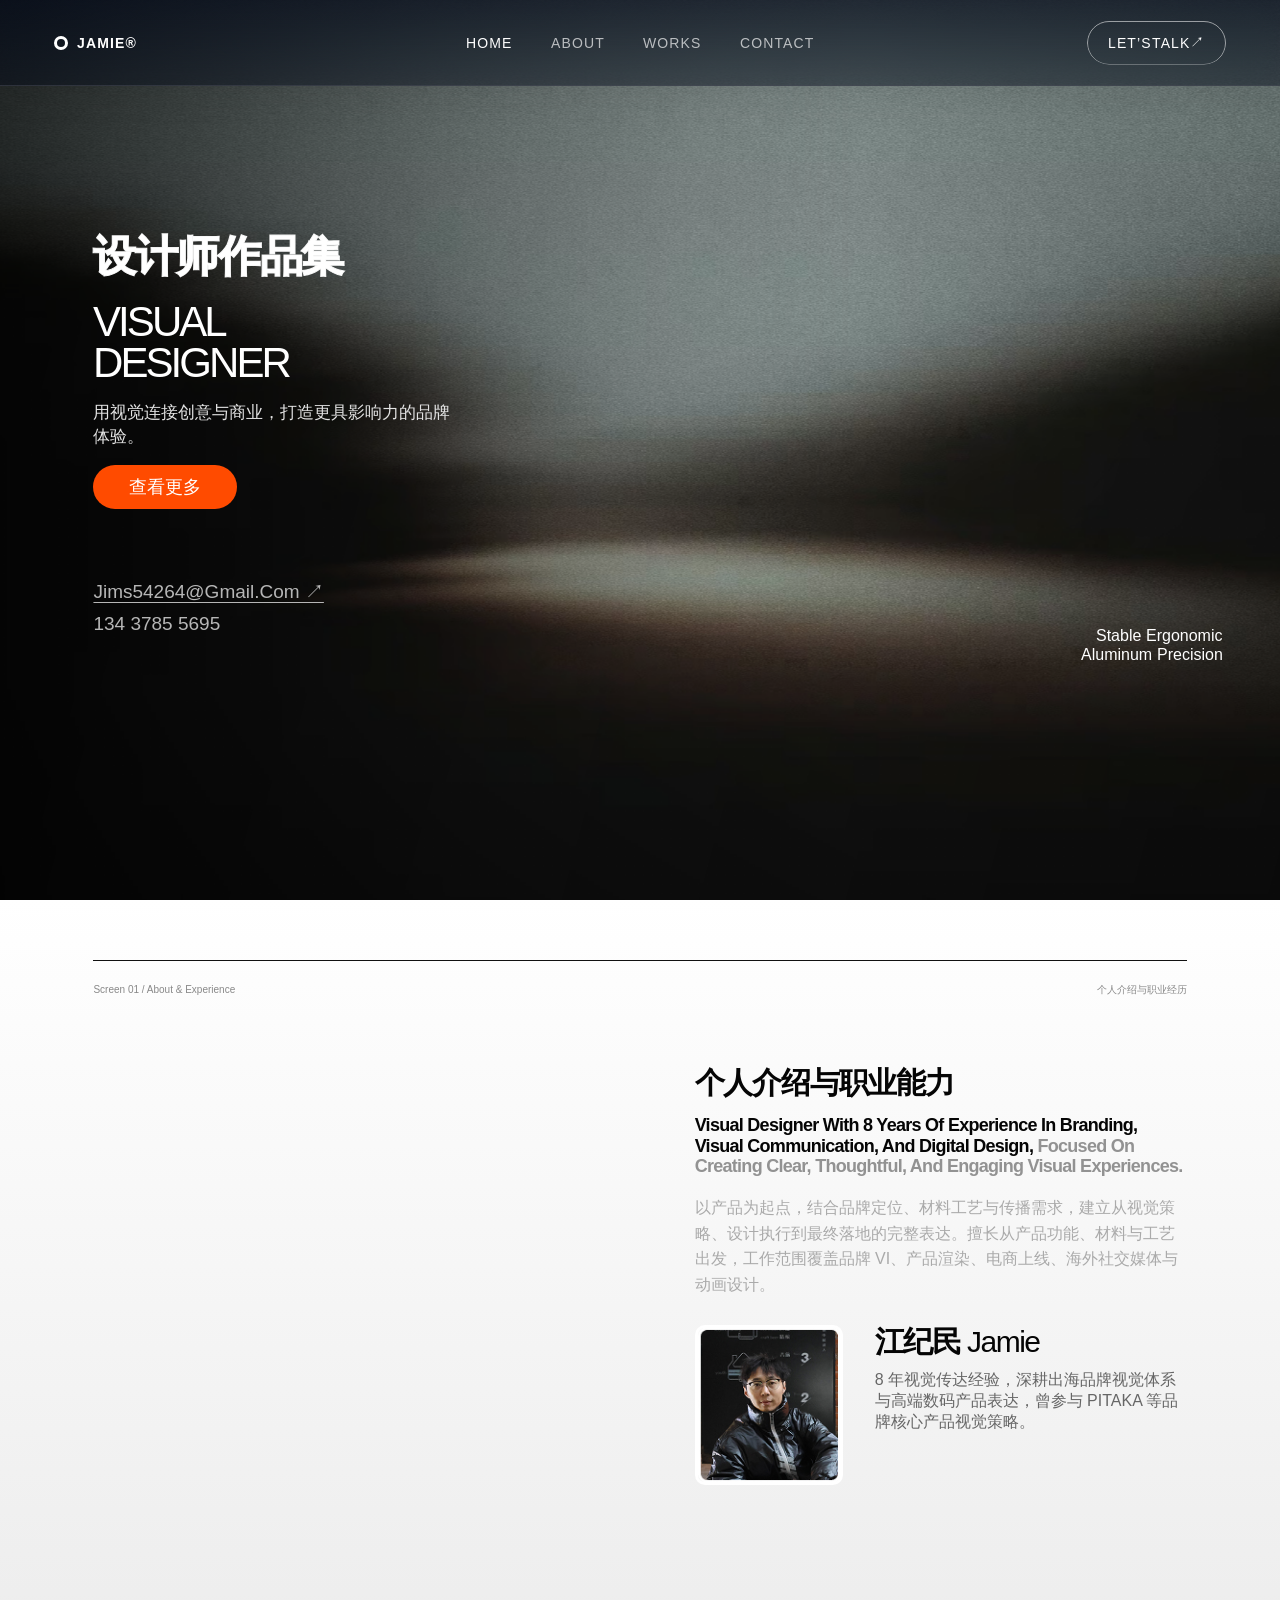
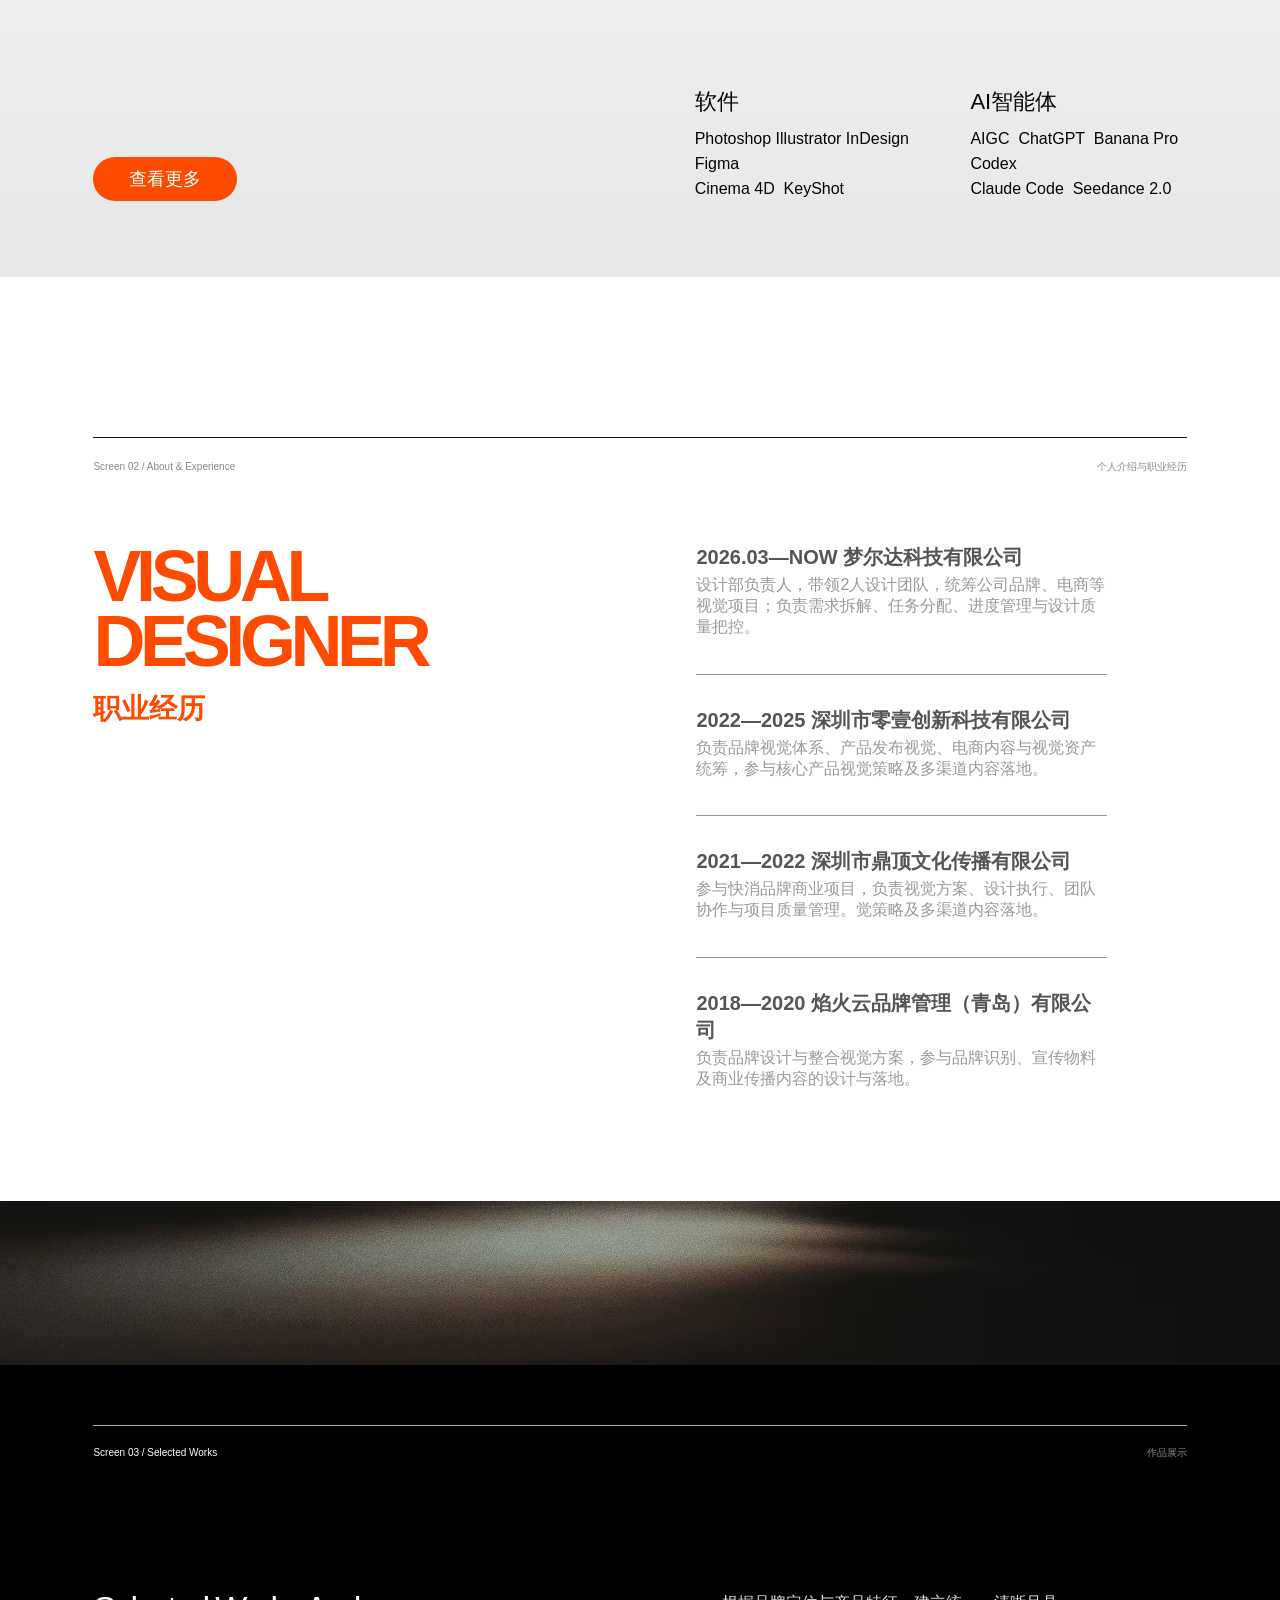
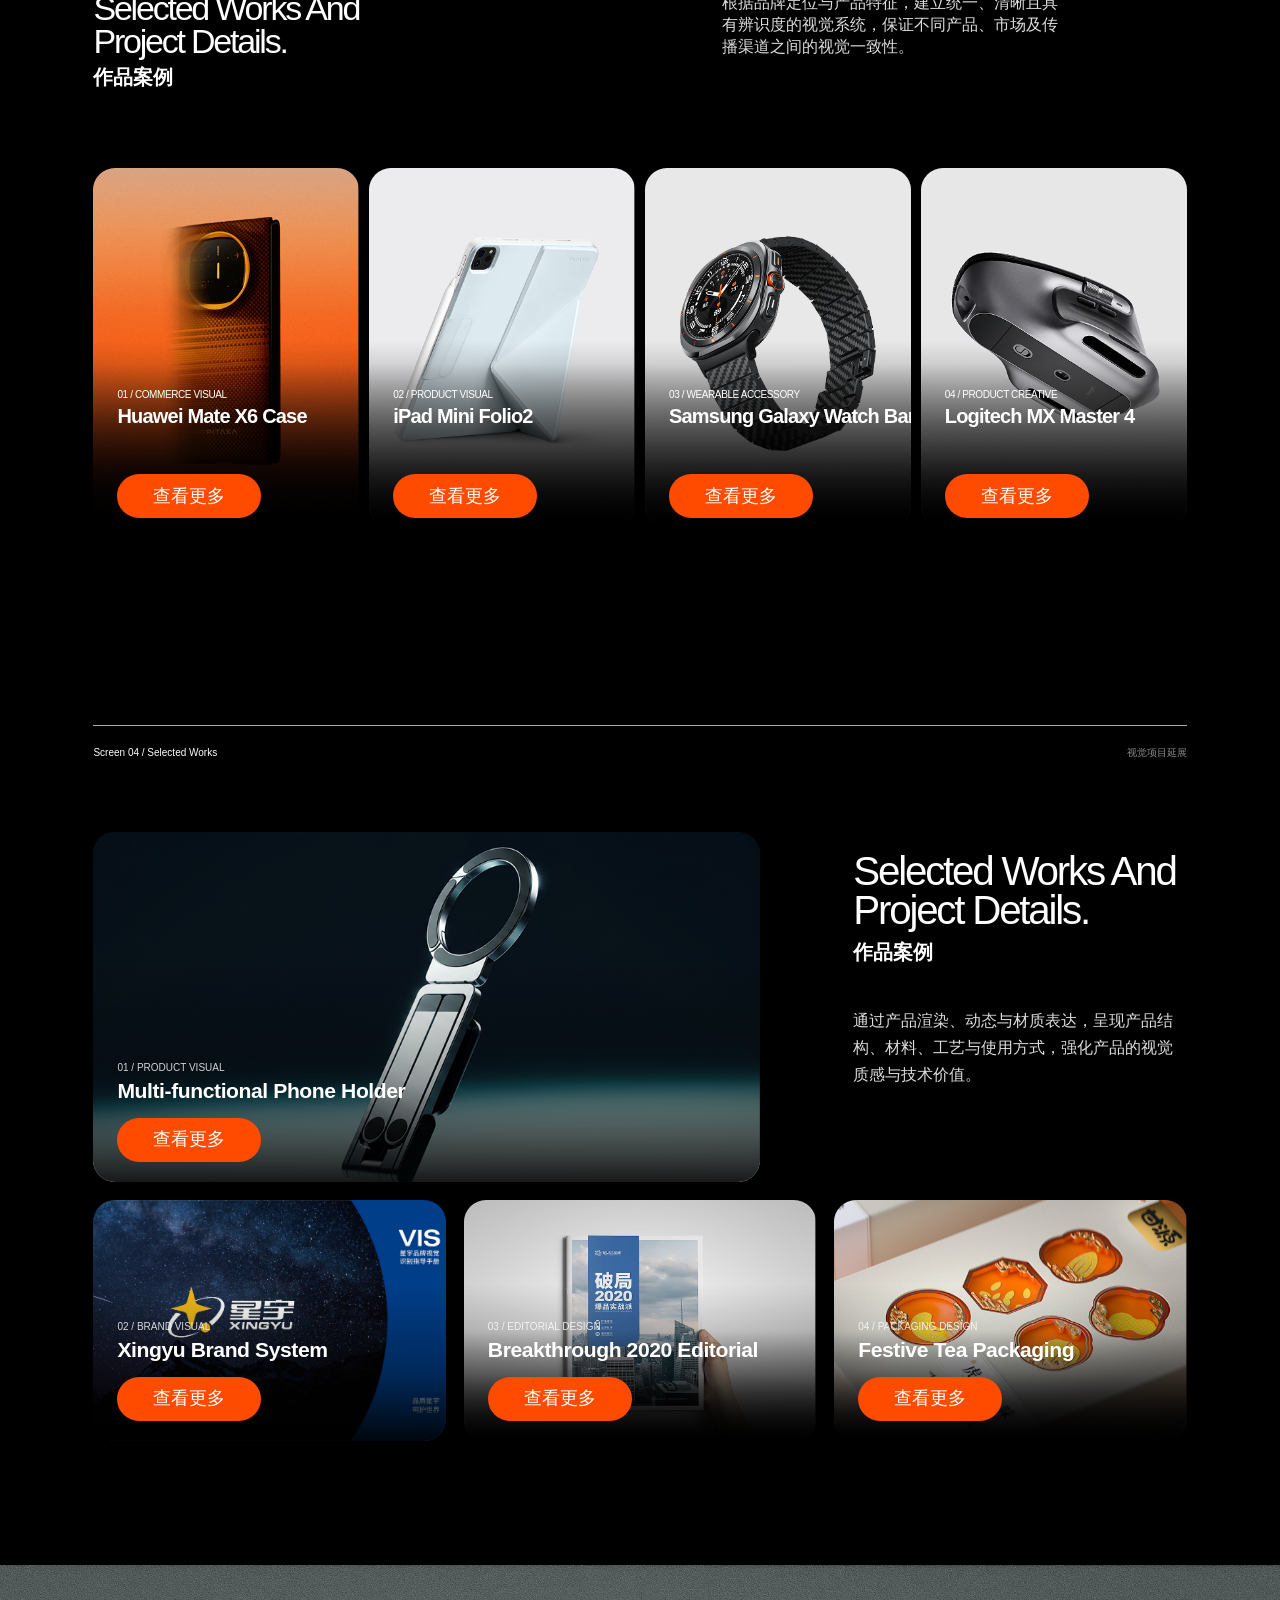
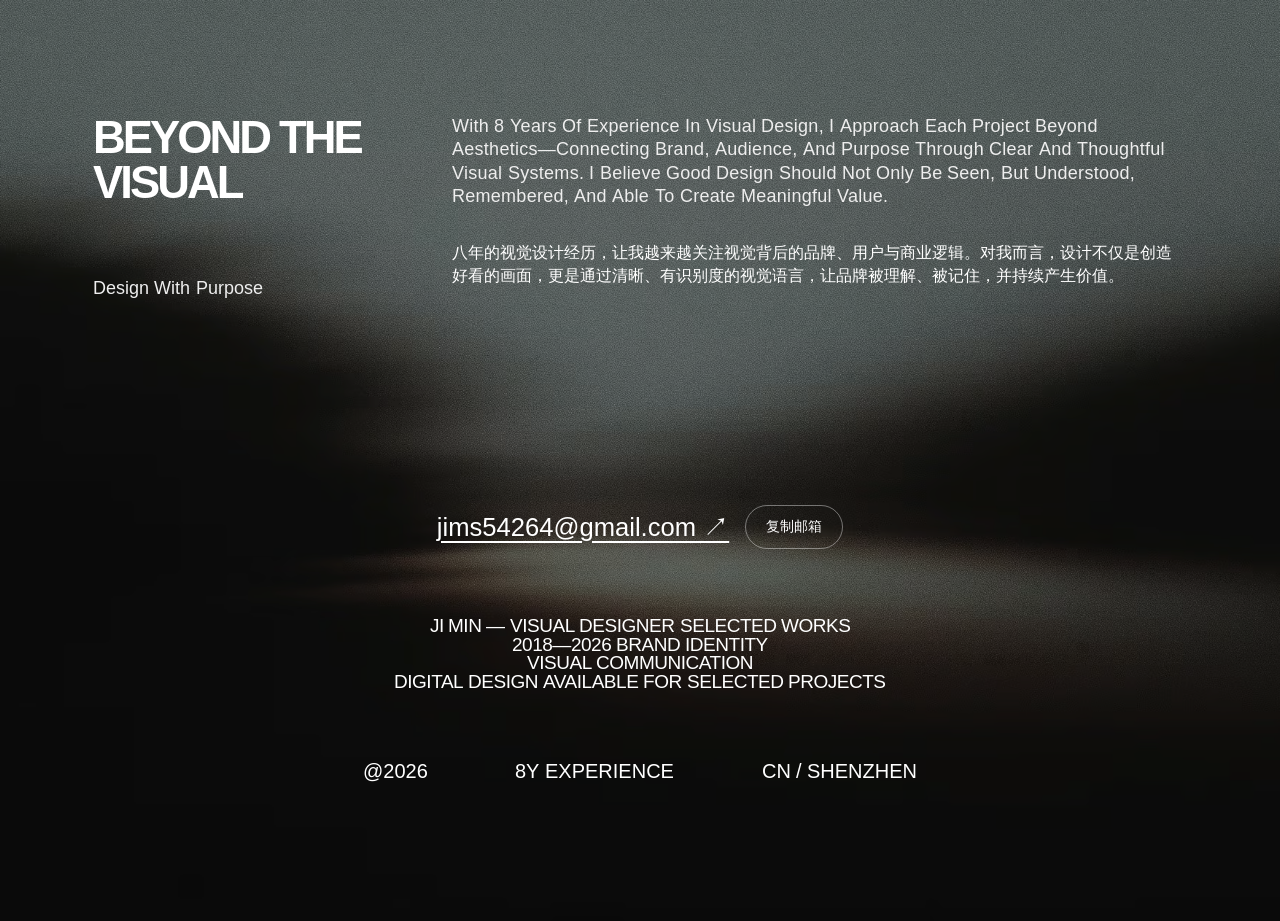
==== commit e8fe628f: "Fix: 修复资源路径问题，改为相对路径" ====
--- a/index.html
+++ b/index.html
@@ -1,26 +1,26 @@
-<!doctype html>
+﻿<!doctype html>
 <html lang="zh-CN">
 <head>
   <meta charset="utf-8"><meta name="viewport" content="width=device-width,initial-scale=1">
   <meta name="description" content="江纪民 Jamie — 品牌视觉、CMF 产品视觉与动画设计作品集。">
   <title>Jamie — Visual Designer</title>
   <link rel="icon" href="data:,">
-  <link rel="stylesheet" href="/styles.css?v=four-case-1">
-  <link rel="stylesheet" href="/four-case.css?v=four-case-1">
-  <link rel="stylesheet" href="/home-motion.css?v=home-interactions-1">
-  <link rel="stylesheet" href="/home-profile.css?v=profile-copy-1">
-  <link rel="stylesheet" href="/home-blue-ink.css?v=1">
-  <link rel="stylesheet" href="/home-about-reference.css?v=1">
-  <link rel="stylesheet" href="/home-experience-reference.css?v=1">
-  <link rel="stylesheet" href="/home-works-reference.css?v=1">
-  <link rel="stylesheet" href="/home-closing-reference.css?v=1">
-  <link rel="stylesheet" href="/home-overrides.css?v=font-16-18-20">
-  <link rel="stylesheet" href="/global-nav.css?v=fixed-nav-3">
-  <link rel="stylesheet" href="/staggered-text.css?v=staggered-text-1">
-  <link rel="stylesheet" href="/static-sections.css?v=2">
-  <link rel="stylesheet" href="/home-feedback.css?v=4">
-  <script defer src="/home-blue-ink.js?v=1"></script>
-  <script defer src="/home-motion.js?v=home-video-2"></script>
+  <link rel="stylesheet" href="styles.css?v=four-case-1">
+  <link rel="stylesheet" href="four-case.css?v=four-case-1">
+  <link rel="stylesheet" href="home-motion.css?v=home-interactions-1">
+  <link rel="stylesheet" href="home-profile.css?v=profile-copy-1">
+  <link rel="stylesheet" href="home-blue-ink.css?v=1">
+  <link rel="stylesheet" href="home-about-reference.css?v=1">
+  <link rel="stylesheet" href="home-experience-reference.css?v=1">
+  <link rel="stylesheet" href="home-works-reference.css?v=1">
+  <link rel="stylesheet" href="home-closing-reference.css?v=1">
+  <link rel="stylesheet" href="home-overrides.css?v=font-16-18-20">
+  <link rel="stylesheet" href="global-nav.css?v=fixed-nav-3">
+  <link rel="stylesheet" href="staggered-text.css?v=staggered-text-1">
+  <link rel="stylesheet" href="static-sections.css?v=2">
+  <link rel="stylesheet" href="home-feedback.css?v=4">
+  <script defer src="home-blue-ink.js?v=1"></script>
+  <script defer src="home-motion.js?v=home-video-2"></script>
 </head>
 <body data-build="four-case-1">
   <a class="skip-link" href="#main">跳到主要内容</a>
@@ -31,7 +31,7 @@
   </header>
   <main id="main">
 <section class="screen hero blue-ink-hero" id="home">
-      <div class="home-video-background is-ready" aria-hidden="true"><video class="blue-ink-video" autoplay muted loop playsinline preload="metadata" poster="/assets/hero-background.jpg"><source src="/assets/hero-background.mp4" type="video/mp4"></video><div class="hero-dynamic-overlay"></div><div class="hero-dynamic-noise"></div></div>
+      <div class="home-video-background is-ready" aria-hidden="true"><video class="blue-ink-video" autoplay muted loop playsinline preload="metadata" poster="/assets/hero-background.jpg"><source src="assets/hero-background.mp4" type="video/mp4"></video><div class="hero-dynamic-overlay"></div><div class="hero-dynamic-noise"></div></div>
       <div class="blue-ink-copy">
         <h1>设计师作品集</h1>
         <p class="blue-ink-english">VISUAL<br>DESIGNER</p>
@@ -82,23 +82,23 @@
       <div class="works-reference-head"><span>Screen 03 / Selected Works</span><span>作品展示</span></div>
       <div class="works-reference-title"><div><h2>Selected Works And<br>Project Details.</h2><h3>作品案例</h3></div><p>根据品牌定位与产品特征，建立统一、清晰且具有辨识度的视觉系统，保证不同产品、市场及传播渠道之间的视觉一致性。</p></div>
       <div class="project-grid four-case-grid reveal">
-        <a class="project project-card" data-project-slug="mate-x6-case" href="/works/mate-x6-case/" aria-label="查看 Huawei Mate X6 Case 项目详情">
-          <img src="/case-mate.png?v=group18" alt="华为 Mate X6 芳纶纤维手机壳视觉">
+        <a class="project project-card" data-project-slug="mate-x6-case" href="works/mate-x6-case/" aria-label="查看 Huawei Mate X6 Case 项目详情">
+          <img src="case-mate.png?v=group18" alt="华为 Mate X6 芳纶纤维手机壳视觉">
           <div class="shade"></div>
           <div class="project-copy"><p>01 / COMMERCE VISUAL</p><h3>Huawei Mate X6 Case</h3><span class="portfolio-cta">查看更多</span></div>
         </a>
-        <a class="project project-card" data-project-slug="ipad-mini-folio2" href="/works/ipad-mini-folio2/" aria-label="查看 iPad Mini Folio2 项目详情">
-          <img src="/case-ipad.png?v=group17" alt="iPad Mini Folio2 白色产品场景">
+        <a class="project project-card" data-project-slug="ipad-mini-folio2" href="works/ipad-mini-folio2/" aria-label="查看 iPad Mini Folio2 项目详情">
+          <img src="case-ipad.png?v=group17" alt="iPad Mini Folio2 白色产品场景">
           <div class="shade"></div>
           <div class="project-copy"><p>02 / PRODUCT VISUAL</p><h3>iPad Mini Folio2</h3><span class="portfolio-cta">查看更多</span></div>
         </a>
-        <a class="project project-card" href="/works/samsung-galaxy-watch-band/" aria-label="查看 Samsung Galaxy Watch Band 项目详情">
-          <img src="/case-watch.png?v=group22" alt="Samsung Galaxy Watch 碳纤维纹理表带产品视觉">
+        <a class="project project-card" href="works/samsung-galaxy-watch-band/" aria-label="查看 Samsung Galaxy Watch Band 项目详情">
+          <img src="case-watch.png?v=group22" alt="Samsung Galaxy Watch 碳纤维纹理表带产品视觉">
           <div class="shade"></div>
           <div class="project-copy"><p>03 / WEARABLE ACCESSORY</p><h3>Samsung Galaxy Watch Band</h3><span class="portfolio-cta">查看更多</span></div>
         </a>
-        <a class="project project-card" data-project-slug="mx-master-4" href="/works/mx-master-4/" aria-label="查看 Logitech MX Master 4 项目详情">
-          <img src="/case-mx.png?v=group15" alt="罗技 MX Master 4 银灰色产品视觉">
+        <a class="project project-card" data-project-slug="mx-master-4" href="works/mx-master-4/" aria-label="查看 Logitech MX Master 4 项目详情">
+          <img src="case-mx.png?v=group15" alt="罗技 MX Master 4 银灰色产品视觉">
           <div class="shade"></div>
           <div class="project-copy"><p>04 / PRODUCT CREATIVE</p><h3>Logitech MX Master 4</h3><span class="portfolio-cta">查看更多</span></div>
         </a>
@@ -108,8 +108,8 @@
     <section class="screen works-secondary-page" id="works-secondary" aria-labelledby="works-secondary-title" data-static-section>
       <div class="secondary-page-head"><span>Screen 04 / Selected Works</span><span>视觉项目延展</span></div>
       <div class="secondary-page-intro">
-        <a class="secondary-feature-card reveal" href="/works/phone-holder/" aria-label="查看 Multi-functional Phone Holder 项目详情">
-          <img src="/assets/new-page-hero.png?v=group16" alt="Multi-functional Phone Holder 产品视觉">
+        <a class="secondary-feature-card reveal" href="works/phone-holder/" aria-label="查看 Multi-functional Phone Holder 项目详情">
+          <img src="assets/new-page-hero.png?v=group16" alt="Multi-functional Phone Holder 产品视觉">
           <div class="secondary-card-shade"></div>
           <div class="secondary-card-copy"><p>01 / PRODUCT VISUAL</p><h3>Multi-functional Phone Holder</h3><span class="portfolio-cta">查看更多</span></div>
         </a>
@@ -120,18 +120,18 @@
         </div>
       </div>
       <div class="secondary-page-grid">
-        <a class="secondary-detail-card reveal" href="/works/ecobine-brand-system/" aria-label="查看 Ecobine Advanced Materials 项目详情">
-          <img src="/assets/brand/xingyu-cover.jpg?v=xingyu" alt="星宇品牌视觉系统">
+        <a class="secondary-detail-card reveal" href="works/ecobine-brand-system/" aria-label="查看 Ecobine Advanced Materials 项目详情">
+          <img src="assets/brand/xingyu-cover.jpg?v=xingyu" alt="星宇品牌视觉系统">
           <div class="secondary-card-shade"></div>
           <div class="secondary-card-copy"><p>02 / BRAND VISUAL</p><h3>Xingyu Brand System</h3><span class="portfolio-cta">查看更多</span></div>
         </a>
-        <a class="secondary-detail-card reveal" href="/works/tea-editorial/" aria-label="查看 Breakthrough 2020 Editorial 项目详情">
-          <img src="/assets/new-page-editorial.png?v=group24" alt="《破局 2020》品牌实践年刊">
+        <a class="secondary-detail-card reveal" href="works/tea-editorial/" aria-label="查看 Breakthrough 2020 Editorial 项目详情">
+          <img src="assets/new-page-editorial.png?v=group24" alt="《破局 2020》品牌实践年刊">
           <div class="secondary-card-shade"></div>
           <div class="secondary-card-copy"><p>03 / EDITORIAL DESIGN</p><h3>Breakthrough 2020 Editorial</h3><span class="portfolio-cta">查看更多</span></div>
         </a>
-        <a class="secondary-detail-card reveal" href="/works/festive-tea-packaging/" aria-label="查看 Festive Tea Packaging 项目详情">
-          <img src="/assets/new-page-product.png?v=group25" alt="节日礼赠产品视觉">
+        <a class="secondary-detail-card reveal" href="works/festive-tea-packaging/" aria-label="查看 Festive Tea Packaging 项目详情">
+          <img src="assets/new-page-product.png?v=group25" alt="节日礼赠产品视觉">
           <div class="secondary-card-shade"></div>
           <div class="secondary-card-copy"><p>04 / PACKAGING DESIGN</p><h3>Festive Tea Packaging</h3><span class="portfolio-cta">查看更多</span></div>
         </a>
@@ -161,9 +161,9 @@
       </footer>
     </section>
   </main>
-  <script src="/projects-data.js?v=four-case-1"></script>
-  <script src="/staggered-text.js?v=staggered-text-4"></script>
-  <script src="/script.js?v=reveal-44"></script>
-  <script src="/home-feedback.js?v=2"></script>
+  <script src="projects-data.js?v=four-case-1"></script>
+  <script src="staggered-text.js?v=staggered-text-4"></script>
+  <script src="script.js?v=reveal-44"></script>
+  <script src="home-feedback.js?v=2"></script>
 </body>
 </html>
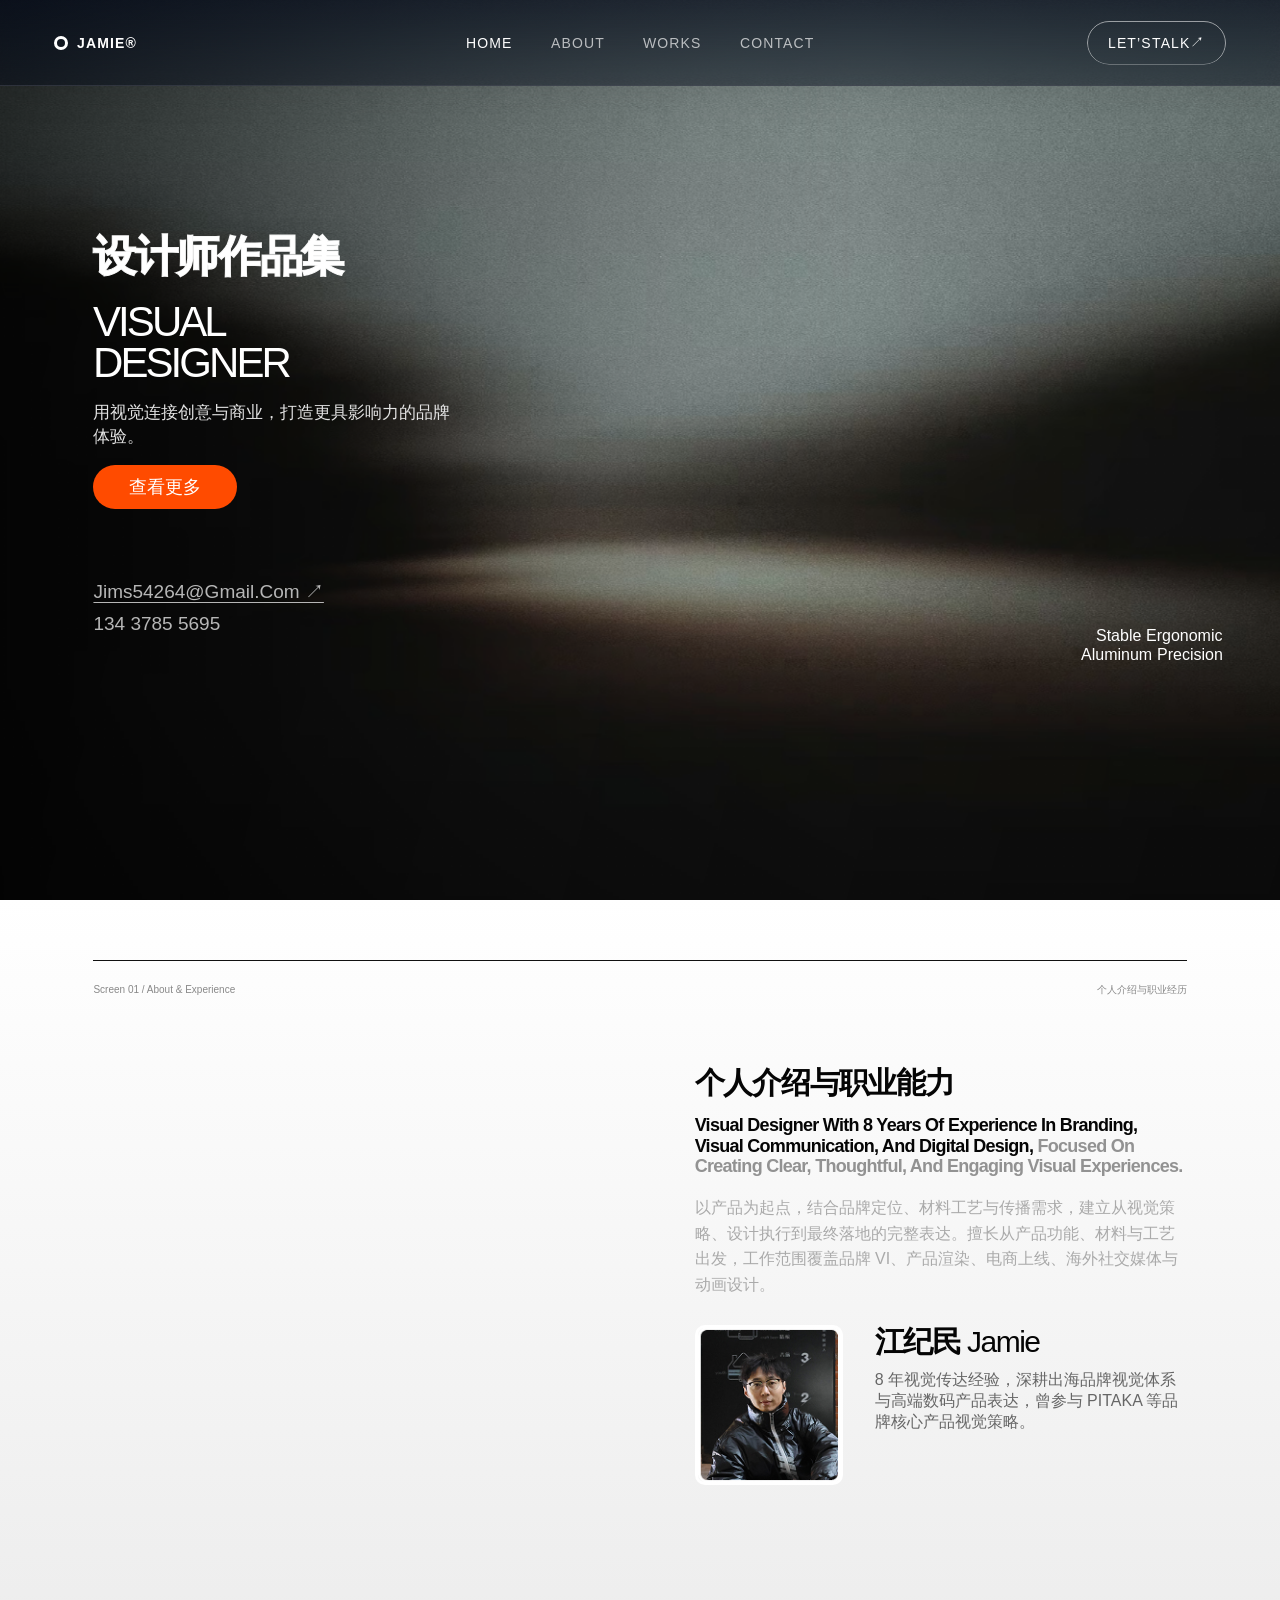
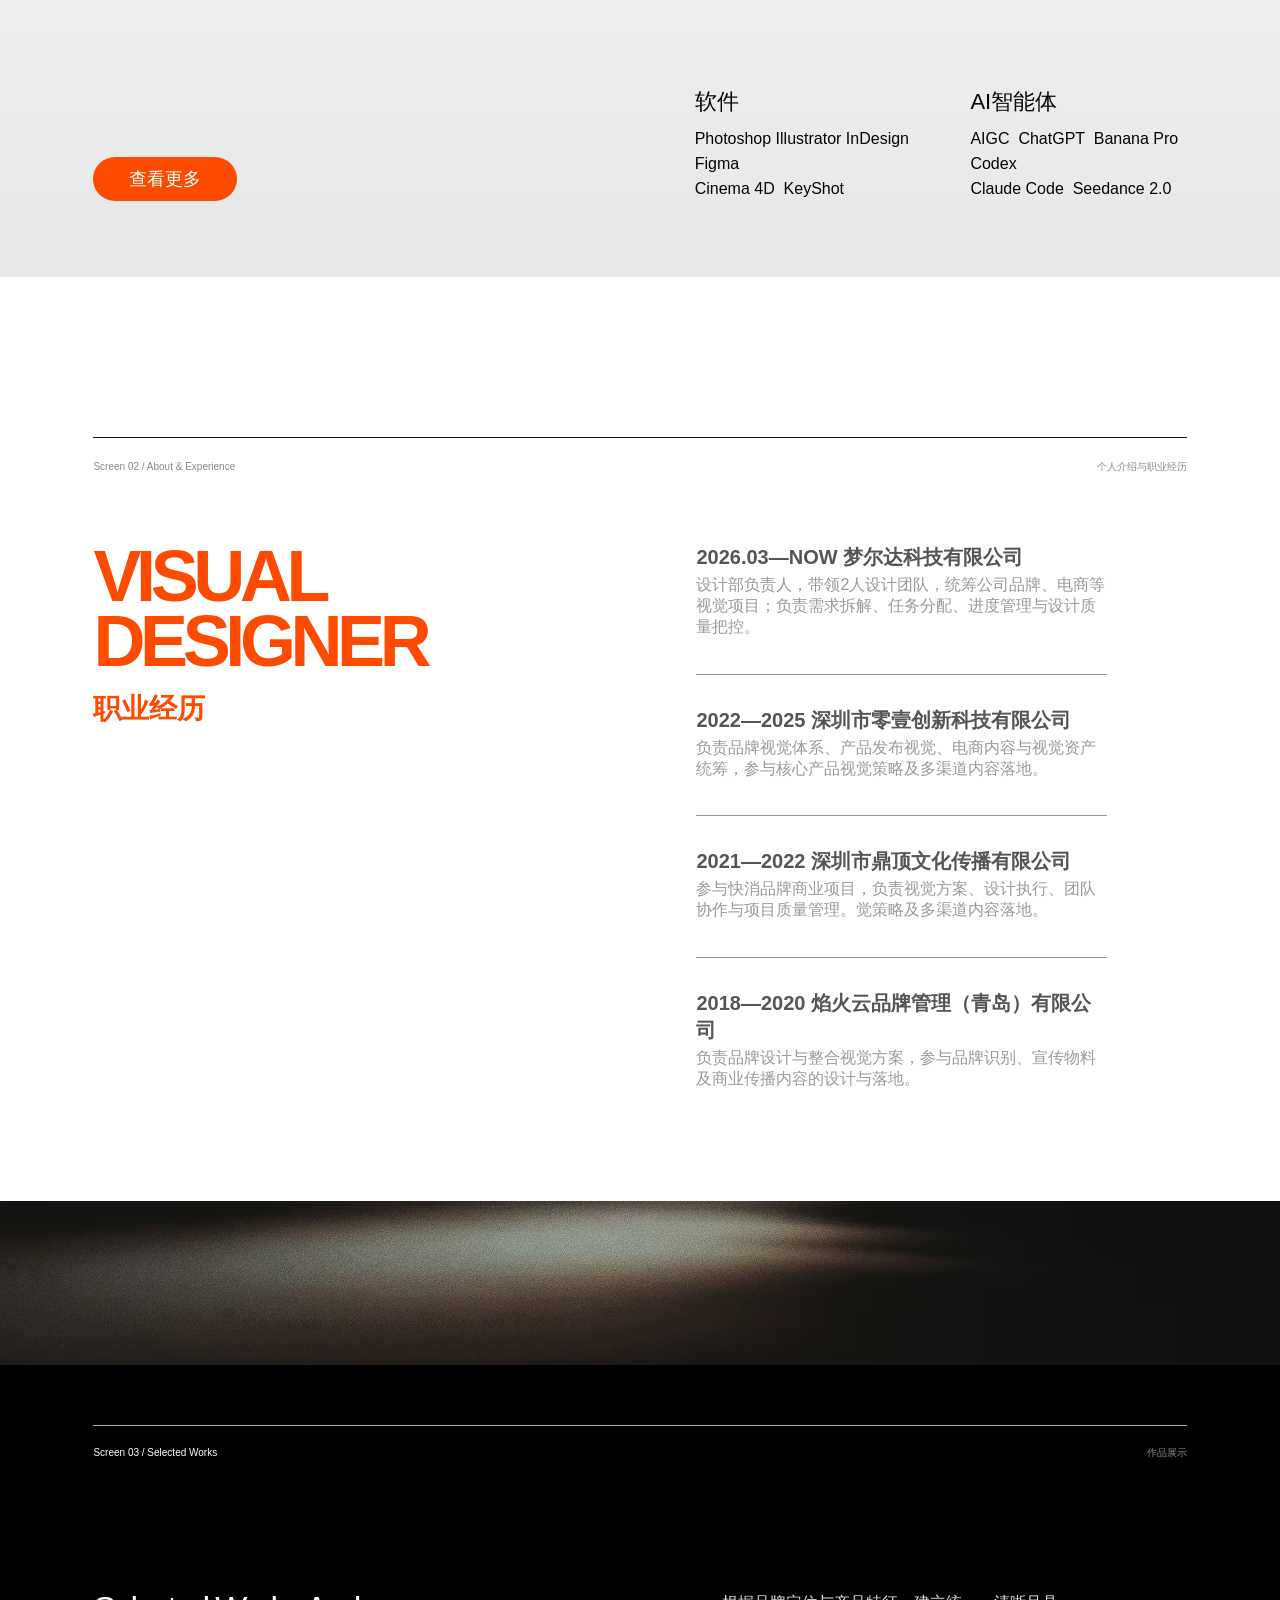
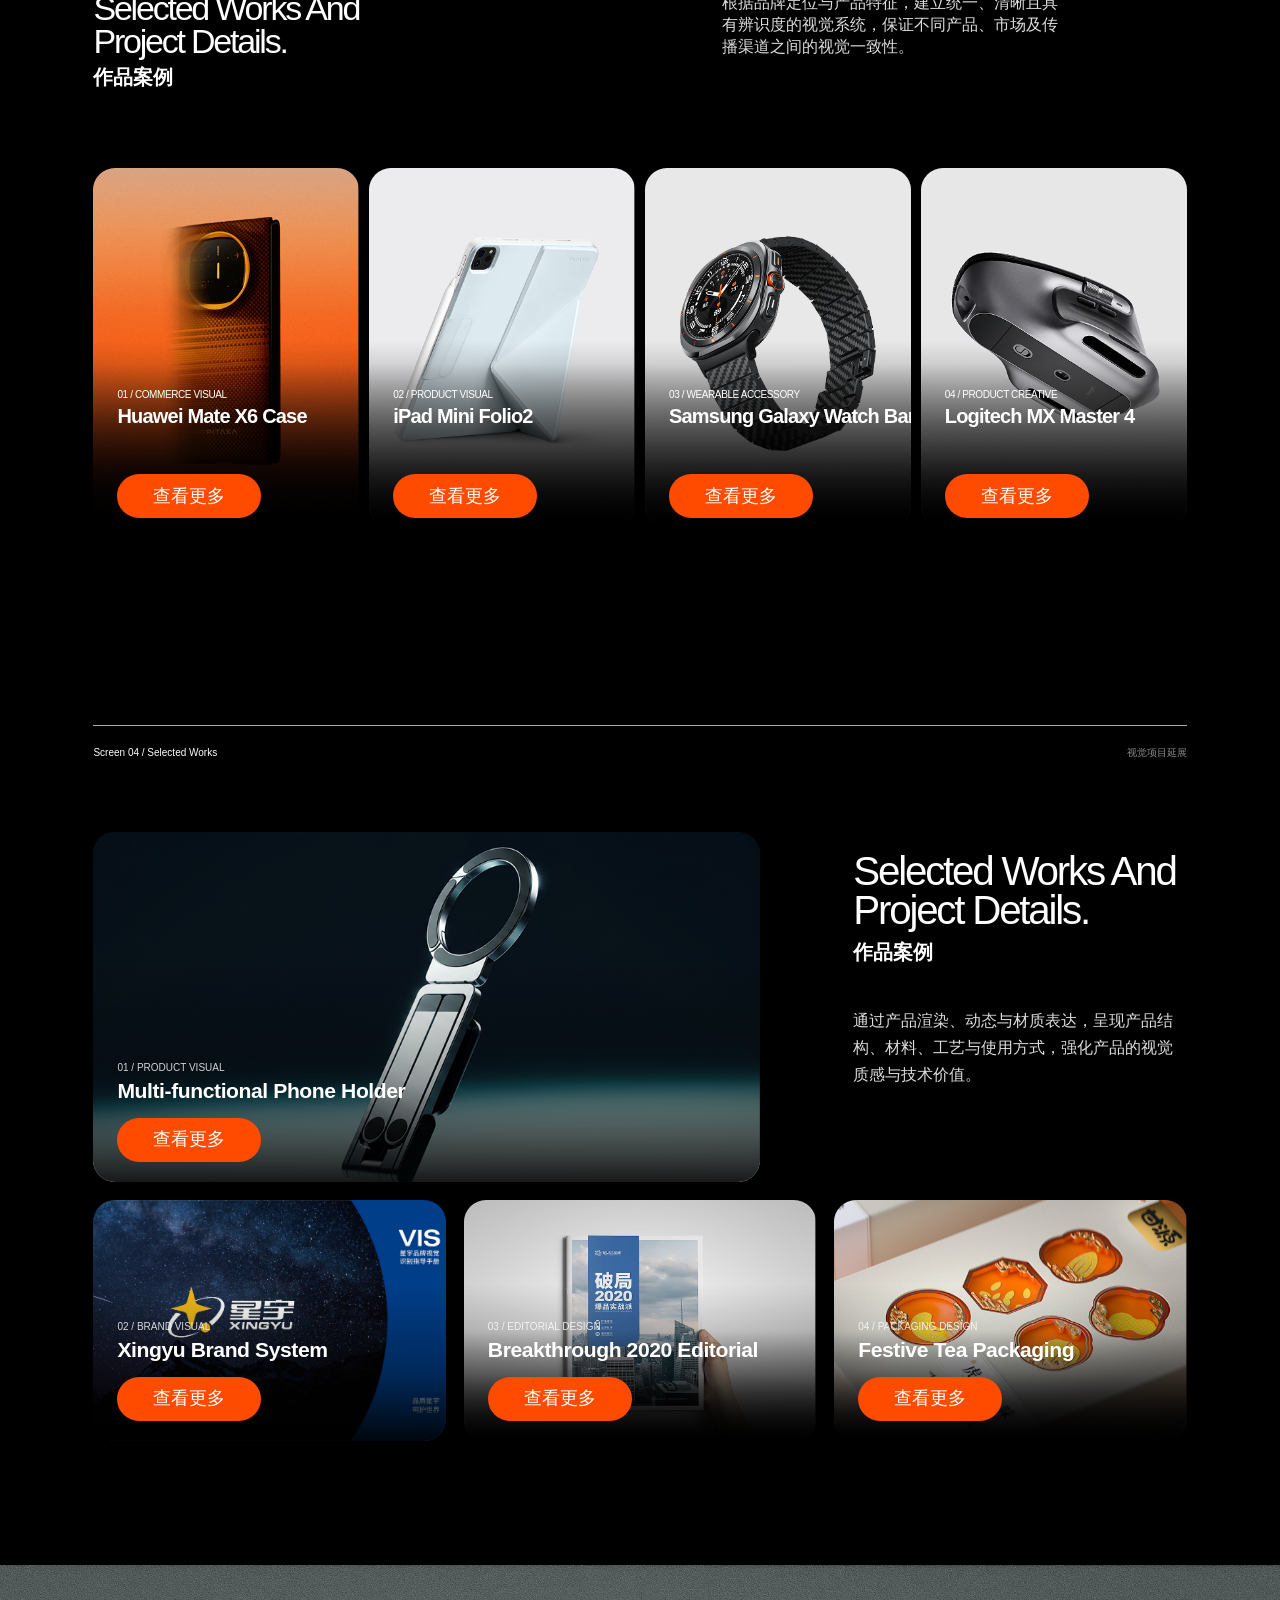
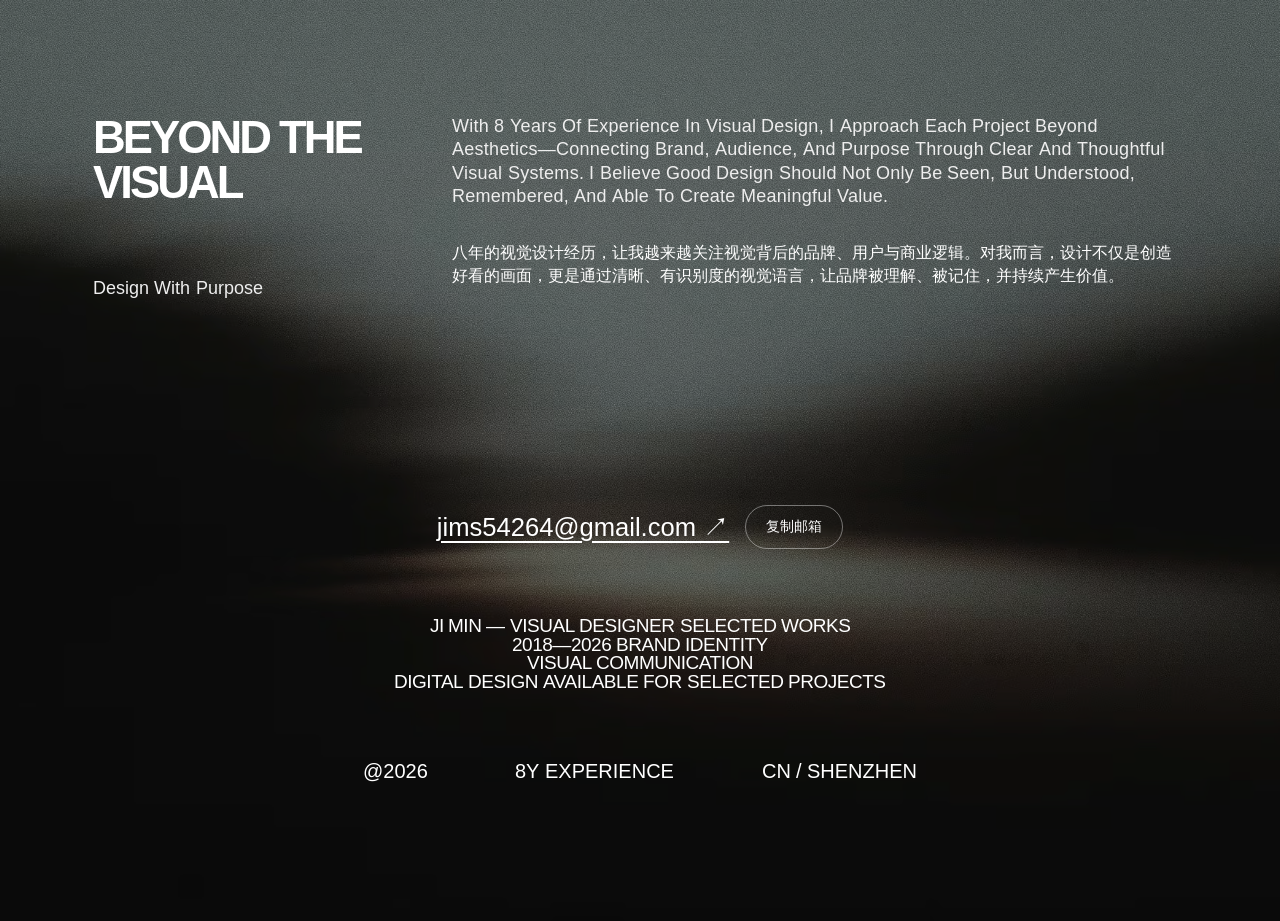
==== commit c95e944a: "Fix: 修复 assets 和 works 目录的路径" ====
--- a/index.html
+++ b/index.html
@@ -31,7 +31,7 @@
   </header>
   <main id="main">
 <section class="screen hero blue-ink-hero" id="home">
-      <div class="home-video-background is-ready" aria-hidden="true"><video class="blue-ink-video" autoplay muted loop playsinline preload="metadata" poster="/assets/hero-background.jpg"><source src="assets/hero-background.mp4" type="video/mp4"></video><div class="hero-dynamic-overlay"></div><div class="hero-dynamic-noise"></div></div>
+      <div class="home-video-background is-ready" aria-hidden="true"><video class="blue-ink-video" autoplay muted loop playsinline preload="metadata" poster="assets/hero-background.jpg"><source src="assets/hero-background.mp4" type="video/mp4"></video><div class="hero-dynamic-overlay"></div><div class="hero-dynamic-noise"></div></div>
       <div class="blue-ink-copy">
         <h1>设计师作品集</h1>
         <p class="blue-ink-english">VISUAL<br>DESIGNER</p>
